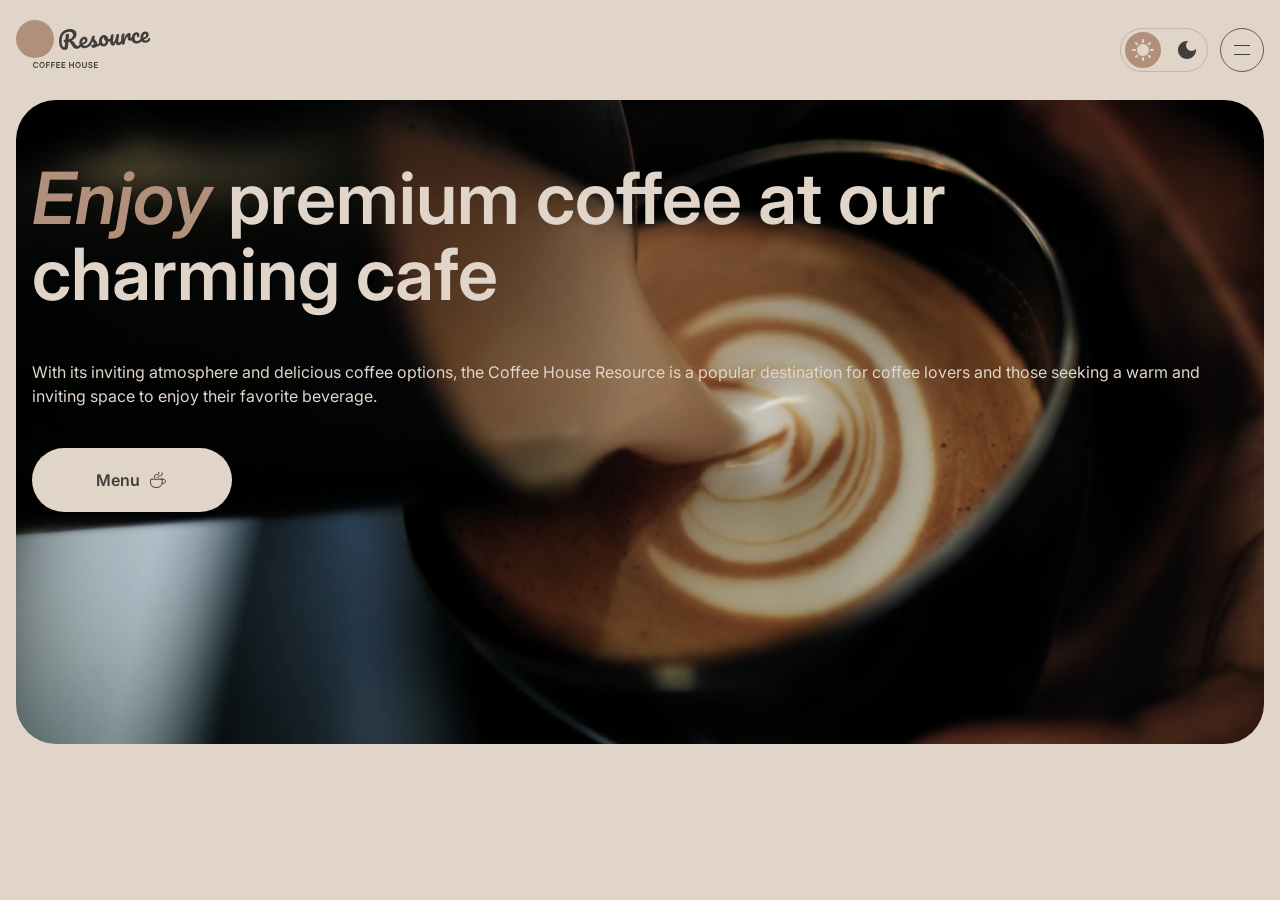
==== index.html @ c5e4708f "feat: add mobile header and hero" ====
<!DOCTYPE html>
<html lang="en">

<head>
    <meta charset="UTF-8">
    <meta name="viewport" content="width=device-width, initial-scale=1.0">
    <title>Coffee House</title>
    <link rel="stylesheet" href="./style.css">
</head>

<body>
    <header class="header">
        <div class="header-menu">
            <a class="logo" href="#">
                <span class="logo__main">
                    <span class="logo__ellipse"></span>
                    <img class="logo__text" src="./assets/images/icons/logo-resource.svg" alt="Resource">
                </span>

                <img class="logo__subtitle" src="./assets/images/icons/logo-coffee-house.svg" alt="Coffee House">
            </a>

            <div class="header-actions">
                <div class="theme-switch">
                    <button class="theme-switch__item theme-switch__item--light" type="button" aria-label="Light theme"
                        data-theme="light">
                        <img src="./assets/images/icons/sun.svg" alt="">
                    </button>

                    <button class="theme-switch__item theme-switch__item--dark" type="button" aria-label="Dark theme"
                        data-theme="dark">
                        <img src="./assets/images/icons/moon.svg" alt="">
                    </button>
                </div>

                <button class="burger-button" type="button" aria-label="Open menu" aria-expanded="false">
                    <span class="burger-button__lines">
                        <span class="burger-button__line"></span>
                        <span class="burger-button__line"></span>
                    </span>
                </button>
            </div>
        </div>

        <nav class="mobile-menu" aria-label="Main navigation">
            <ul class="mobile-menu__list">
                <li class="mobile-menu__item">
                    <a class="mobile-menu__link" href="#favorite-coffee">
                        Favorite coffee
                    </a>
                </li>

                <li class="mobile-menu__item">
                    <a class="mobile-menu__link" href="#about">
                        About
                    </a>
                </li>

                <li class="mobile-menu__item">
                    <a class="mobile-menu__link" href="#mobile-app">
                        Mobile App
                    </a>
                </li>

                <li class="mobile-menu__item">
                    <a class="mobile-menu__link" href="#contacts">
                        Contact Us
                    </a>
                </li>

                <li class="mobile-menu__item">
                    <a class="mobile-menu__link" href="./menu.html">
                        Menu
                    </a>
                </li>
            </ul>
        </nav>
    </header>

    <main>
        <section class="hero">
            <div class="hero__container">
                <div class="offer">
                    <h1 class="offer__title">
                        <em>Enjoy</em> premium coffee at our charming cafe
                    </h1>

                    <p class="offer__description">
                        With its inviting atmosphere and delicious coffee options, the Coffee House Resource is a
                        popular destination for coffee lovers and those seeking a warm and inviting space to enjoy their
                        favorite beverage.
                    </p>

                    <a class="primary-button" href="./menu.html">
                        <span>Menu</span>
                        <img class="primary-button__icon" src="./assets/images/icons/coffee-cup.svg" alt="">
                    </a>
                </div>
            </div>
        </section>

        <section class="slider" id="favorite-coffee">
        </section>

        <section class="about" id="about">
        </section>

        <section class="mobile-app" id="mobile-app">
        </section>
    </main>

    <footer class="footer" id="contacts">
        <section class="contacts">
        </section>
    </footer>

    <script src="./script.js"></script>
</body>

</html>
---- style.css ----
@import url('https://fonts.googleapis.com/css2?family=Inter:ital,wght@0,400;0,600;1,600&display=swap');

:root {
    --color-text-primary: #403F3D;
    --color-text-inverse: #E1D4C9;
    --color-text-accent: #B0907A;

    --color-background-page: #E1D4C9;
    --color-background-container: #665F55;
    --color-background-overlay: rgba(64, 63, 61, 0.8);

    --color-border-primary: #C1B6AD;
    --color-border-inverse: #665F55;

    --font-family-primary: 'Inter', sans-serif;

    --font-weight-regular: 400;
    --font-weight-semibold: 600;

    --font-size-h1-mobile: 42px;
    --font-size-h2-mobile: 32px;
    --font-size-h1-desktop: 72px;
    --font-size-h2-desktop: 60px;
    --font-size-body: 16px;
    --font-size-caption: 10px;
    --font-size-action: 16px;
    --font-size-burger: 32px;

    --line-height-h1-mobile: 115%;
    --line-height-h2-mobile: 125%;
    --line-height-h1-desktop: 105%;
    --line-height-h2-desktop: 125%;
    --line-height-body: 150%;
    --line-height-caption: 140%;
    --line-height-action: 150%;
    --line-height-burger: 125%;

    --menu-item-gap: 8px;
    --menu-item-icon-size: 20px;
    --menu-item-hover-border: 2px;
    --menu-item-hover-gap: 4px;

    --tab-item-width: 115px;
    --tab-item-height: 46px;
    --tab-item-gap: 8px;
    --tab-item-radius: 100px;
    --tab-item-padding-top: 8px;
    --tab-item-padding-right: 16px;
    --tab-item-padding-bottom: 8px;
    --tab-item-padding-left: 8px;
    --tab-item-icon-size: 30px;
    --tab-item-icon-radius: 100px;

    --button-primary-width: 200px;
    --button-primary-height: 64px;
    --button-primary-gap: 8px;
    --button-primary-radius: 100px;
    --button-primary-padding-top: 20px;
    --button-primary-padding-right: 78px;
    --button-primary-padding-bottom: 20px;
    --button-primary-padding-left: 78px;

    --button-secondary-width: 200px;
    --button-secondary-height: 44px;
    --button-secondary-gap: 8px;
    --button-secondary-radius: 100px;
    --button-secondary-padding-top: 10px;
    --button-secondary-padding-right: 78px;
    --button-secondary-padding-bottom: 10px;
    --button-secondary-padding-left: 78px;
    --button-secondary-border-width: 1px;

    --app-store-button-width: 200px;
    --app-store-button-height: 64px;
    --app-store-button-gap: 8px;
    --app-store-button-border-width: 1px;
    --app-store-button-radius: 100px;
    --app-store-button-padding-top: 12px;
    --app-store-button-padding-right: 20px;
    --app-store-button-padding-bottom: 12px;
    --app-store-button-padding-left: 20px;
    --app-store-button-icon-size: 36px;
    --app-store-button-text-gap: 2px;

    --slider-button-size: 60px;
    --slider-button-border-width: 1px;
    --slider-button-radius: 100px;
    --slider-button-icon-width: 14px;
    --slider-button-icon-height: 13px;

    --social-button-size: 60px;
    --social-button-border-width: 1px;
    --social-button-radius: 100px;
    --social-button-icon-size: 24px;

    --burger-button-size: 44px;
    --burger-button-border-width: 1px;
    --burger-button-radius: 100px;
    --burger-line-width: 16px;
    --burger-line-height: 1px;
    --burger-line-gap: 8px;

    --contact-link-icon-size: 20px;
    --contact-link-gap: 8px;
    --contact-link-hover-border: 2px;
    --contact-link-hover-gap: 4px;

    --theme-switch-width: 88px;
    --theme-switch-height: 44px;
    --theme-switch-gap: 8px;
    --theme-switch-border-width: 1px;
    --theme-switch-radius: 100px;
    --theme-switch-padding: 4px;
    --theme-switch-item-size: 36px;
    --theme-switch-item-radius: 100px;

    --logo-ellipse-size: 38px;
    --logo-ellipse-radius: 100%;
    --logo-text-width: 93px;
    --logo-text-height: 23px;
    --logo-subtitle-gap: 4.1px;
    --logo-subtitle-width: 64.78px;
    --logo-subtitle-height: 5.99px;

    --transition-duration: 500ms;
    --transition-timing: ease-in;
}

[data-theme='dark'] {
    --color-text-primary: #E1D4C9;
    --color-text-inverse: #E1D4C9;
    --color-text-accent: #B0907A;

    --color-background-page: #292826;
    --color-background-container: #403F3D;
    --color-background-overlay: rgba(41, 40, 38, 0.8);

    --color-border-primary: #665F55;
    --color-border-inverse: #C1B6AD;
}

*,
*::before,
*::after {
    box-sizing: border-box;
}

html {
    scroll-behavior: smooth;
}

body {
    margin: 0;
    min-width: 320px;
    font-family: var(--font-family-primary);
    font-size: var(--font-size-body);
    font-weight: var(--font-weight-regular);
    line-height: var(--line-height-body);
    color: var(--color-text-primary);
    background-color: var(--color-background-page);
}

h1,
h2,
h3,
h4,
h5,
h6,
p,
ul,
ol {
    margin: 0;
}

ul,
ol {
    padding: 0;
    list-style: none;
}

a {
    color: inherit;
    text-decoration: none;
}

button,
input,
textarea,
select {
    margin: 0;
    font: inherit;
}

button {
    padding: 0;
    border: 0;
    color: inherit;
    background: none;
    cursor: pointer;
}

img {
    display: block;
    max-width: 100%;
    height: auto;
}

h1,
h2 {
    font-weight: var(--font-weight-semibold);
}

h1 {
    font-size: var(--font-size-h1-mobile);
    line-height: var(--line-height-h1-mobile);
}

h2 {
    font-size: var(--font-size-h2-mobile);
    line-height: var(--line-height-h2-mobile);
}

h1 em,
h2 em {
    font-weight: var(--font-weight-semibold);
    font-style: italic;
    color: var(--color-text-accent);
}

.menu-item {
    display: inline-flex;
    align-items: center;
    gap: var(--menu-item-gap);
    font-size: var(--font-size-action);
    font-weight: var(--font-weight-semibold);
    line-height: var(--line-height-action);
}

.menu-item__icon {
    width: var(--menu-item-icon-size);
    height: var(--menu-item-icon-size);
}

.menu-item__text {
    position: relative;
}

.menu-item__text::after {
    position: absolute;
    right: 0;
    bottom: calc(-1 * var(--menu-item-hover-gap));
    left: 0;
    height: var(--menu-item-hover-border);
    content: '';
    background-color: currentColor;
    transform: scaleX(0);
    transform-origin: left;
    transition: transform var(--transition-duration) var(--transition-timing);
}

.menu-item:hover .menu-item__text::after {
    transform: scaleX(1);
}

.tab-item {
    display: inline-flex;
    align-items: center;
    width: var(--tab-item-width);
    height: var(--tab-item-height);
    gap: var(--tab-item-gap);
    padding: var(--tab-item-padding-top) var(--tab-item-padding-right) var(--tab-item-padding-bottom) var(--tab-item-padding-left);
    border-radius: var(--tab-item-radius);
    color: var(--color-text-inverse);
    background-color: var(--color-background-container);
}

.tab-item__icon {
    display: flex;
    align-items: center;
    justify-content: center;
    width: var(--tab-item-icon-size);
    height: var(--tab-item-icon-size);
    flex-shrink: 0;
    border-radius: var(--tab-item-icon-radius);
    background-color: var(--color-background-page);
}

.tab-item__icon svg {
    width: 100%;
    height: 100%;
}

.primary-button {
    display: inline-flex;
    align-items: center;
    justify-content: center;
    width: var(--button-primary-width);
    height: var(--button-primary-height);
    gap: var(--button-primary-gap);
    padding: var(--button-primary-padding-top) var(--button-primary-padding-right) var(--button-primary-padding-bottom) var(--button-primary-padding-left);
    border-radius: var(--button-primary-radius);
    color: var(--color-text-primary);
    background-color: var(--color-background-page);
    font-size: var(--font-size-action);
    font-weight: var(--font-weight-semibold);
    line-height: var(--line-height-action);
    transition: background-color var(--transition-duration) var(--transition-timing);
}

.secondary-button {
    display: inline-flex;
    align-items: center;
    justify-content: center;
    width: var(--button-secondary-width);
    height: var(--button-secondary-height);
    gap: var(--button-secondary-gap);
    padding: var(--button-secondary-padding-top) var(--button-secondary-padding-right) var(--button-secondary-padding-bottom) var(--button-secondary-padding-left);
    border: var(--button-secondary-border-width) solid var(--color-border-inverse);
    border-radius: var(--button-secondary-radius);
    color: var(--color-text-inverse);
    background-color: var(--color-text-primary);
    font-size: var(--font-size-action);
    font-weight: var(--font-weight-semibold);
    line-height: var(--line-height-action);
    transition: background-color var(--transition-duration) var(--transition-timing);
}

.secondary-button:hover {
    background-color: var(--color-background-container);
}

.app-store-button {
    display: inline-flex;
    align-items: center;
    justify-content: center;
    width: var(--app-store-button-width);
    height: var(--app-store-button-height);
    gap: var(--app-store-button-gap);
    padding: var(--app-store-button-padding-top) var(--app-store-button-padding-right) var(--app-store-button-padding-bottom) var(--app-store-button-padding-left);
    border: var(--app-store-button-border-width) solid var(--color-border-inverse);
    border-radius: var(--app-store-button-radius);
    color: var(--color-text-primary);
    background-color: transparent;
    transition:
        color var(--transition-duration) var(--transition-timing),
        background-color var(--transition-duration) var(--transition-timing),
        border-color var(--transition-duration) var(--transition-timing);
}

.app-store-button__icon {
    width: var(--app-store-button-icon-size);
    height: var(--app-store-button-icon-size);
    flex-shrink: 0;
}

.app-store-button__text {
    display: flex;
    flex-direction: column;
    gap: var(--app-store-button-text-gap);
    align-items: center;
}

.app-store-button__caption {
    font-size: var(--font-size-caption);
    font-weight: var(--font-weight-semibold);
    line-height: var(--line-height-caption);
}

.app-store-button__name {
    font-size: var(--font-size-action);
    font-weight: var(--font-weight-semibold);
    line-height: var(--line-height-action);
}

.app-store-button:hover {
    color: var(--color-text-inverse);
    background-color: var(--color-text-primary);
    border-color: var(--color-text-primary);
}

.slider-button {
    display: inline-flex;
    align-items: center;
    justify-content: center;
    width: var(--slider-button-size);
    height: var(--slider-button-size);
    border: var(--slider-button-border-width) solid var(--color-border-inverse);
    border-radius: var(--slider-button-radius);
    color: var(--color-text-primary);
    transition:
        color var(--transition-duration) var(--transition-timing),
        background-color var(--transition-duration) var(--transition-timing);
}

.slider-button:hover {
    color: var(--color-text-inverse);
    background-color: var(--color-background-container);
}

.slider-button svg {
    width: var(--slider-button-icon-width);
    height: var(--slider-button-icon-height);
}

.social-button {
    display: inline-flex;
    align-items: center;
    justify-content: center;
    width: var(--social-button-size);
    height: var(--social-button-size);
    border: var(--social-button-border-width) solid var(--color-border-primary);
    border-radius: var(--social-button-radius);
    color: var(--color-text-inverse);
    transition:
        color var(--transition-duration) var(--transition-timing),
        background-color var(--transition-duration) var(--transition-timing);
}

.social-button:hover {
    color: var(--color-text-primary);
    background-color: var(--color-background-page);
}

.social-button svg {
    width: var(--social-button-icon-size);
    height: var(--social-button-icon-size);
}

.burger-button {
    display: inline-flex;
    align-items: center;
    justify-content: center;
    width: var(--burger-button-size);
    height: var(--burger-button-size);
    border: var(--burger-button-border-width) solid var(--color-border-inverse);
    border-radius: var(--burger-button-radius);
}

.burger-button__lines {
    display: flex;
    flex-direction: column;
    gap: var(--burger-line-gap);
}

.burger-button__line {
    width: var(--burger-line-width);
    height: var(--burger-line-height);
    background-color: currentColor;
    transition:
        transform var(--transition-duration) var(--transition-timing);
}

.burger-button--active .burger-button__line:first-child {
    transform: translateY(4.5px) rotate(45deg);
}

.burger-button--active .burger-button__line:last-child {
    transform: translateY(-4.5px) rotate(-45deg);
}

.contact-link {
    display: inline-flex;
    align-items: center;
    gap: var(--contact-link-gap);
    font-size: var(--font-size-action);
    font-weight: var(--font-weight-semibold);
    line-height: var(--line-height-action);
}

.contact-link__content {
    position: relative;
}

.contact-link__content::after {
    position: absolute;
    right: 0;
    bottom: calc(-1 * var(--contact-link-hover-gap));
    left: 0;
    height: var(--contact-link-hover-border);
    content: '';
    background-color: currentColor;
    transform: scaleX(0);
    transform-origin: left;
    transition: transform var(--transition-duration) var(--transition-timing);
}

.contact-link:hover .contact-link__content::after {
    transform: scaleX(1);
}

.contact-link__icon {
    width: var(--contact-link-icon-size);
    height: var(--contact-link-icon-size);
}

.theme-switch {
    display: flex;
    align-items: center;
    justify-content: space-between;
    width: var(--theme-switch-width);
    height: var(--theme-switch-height);
    gap: var(--theme-switch-gap);
    padding: var(--theme-switch-padding);
    border: var(--theme-switch-border-width) solid var(--color-border-primary);
    border-radius: var(--theme-switch-radius);
}

.theme-switch__item {
    display: flex;
    align-items: center;
    justify-content: center;
    width: var(--theme-switch-item-size);
    height: var(--theme-switch-item-size);
    flex-shrink: 0;
    border: 0;
    border-radius: var(--theme-switch-item-radius);
    color: var(--color-text-primary);
    background-color: transparent;
    transition:
        color var(--transition-duration) var(--transition-timing),
        background-color var(--transition-duration) var(--transition-timing);
}

.theme-switch__item--light {
    background-color: var(--color-text-accent);
    color: var(--color-text-inverse);
}

.theme-switch__item:hover {
    background-color: var(--color-border-inverse);
}

.theme-switch__item img {
    display: block;
}

.theme-switch__item--light img {
    width: 22px;
    height: 22px;
}

.theme-switch__item--dark img {
    width: 18px;
    height: 18px;
}

[data-theme='dark'] .theme-switch__item--light {
    background-color: transparent;
    color: var(--color-text-inverse);
}

[data-theme='dark'] .theme-switch__item--dark {
    background-color: var(--color-text-accent);
    color: var(--color-text-inverse);
}

[data-theme='dark'] .theme-switch__item--light:hover {
    background-color: var(--color-background-container);
}

.logo {
    display: inline-flex;
    flex-direction: column;
    align-items: flex-start;
    width: 100px;
    height: 60px;
    color: var(--color-text-primary);
}

.logo__main {
    display: flex;
    align-items: center;
    gap: 4px;
}

.logo__ellipse {
    display: flex;
    align-items: center;
    justify-content: center;
    width: var(--logo-ellipse-size);
    height: var(--logo-ellipse-size);
    flex-shrink: 0;
    border-radius: var(--logo-ellipse-radius);
    background-color: var(--color-text-accent);
}

.logo__text {
    width: var(--logo-text-width);
    height: var(--logo-text-height);
}

.logo__subtitle {
    width: var(--logo-subtitle-width);
    height: var(--logo-subtitle-height);
    margin-top: var(--logo-subtitle-gap);
    margin-left: 17.43px;
}

@media (min-width: 768px) {
    h1 {
        font-size: var(--font-size-h1-desktop);
        line-height: var(--line-height-h1-desktop);
    }

    h2 {
        font-size: var(--font-size-h2-desktop);
        line-height: var(--line-height-h2-desktop);
    }
}

.header {
    padding: 20px 16px 0;
}

.header-menu {
    display: flex;
    align-items: center;
    justify-content: space-between;
}

.header-actions {
    display: flex;
    align-items: center;
    gap: 12px;
}

.mobile-menu {
    display: none;
}

.mobile-menu__list {
    display: flex;
    flex-direction: column;
    align-items: center;
    gap: 40px;
}

.mobile-menu__link {
    font-size: var(--font-size-burger);
    font-weight: var(--font-weight-semibold);
    line-height: var(--line-height-burger);
}

.header--menu-open {
    position: fixed;
    inset: 0;
    z-index: 10;
    width: 100%;
    min-height: 100vh;
    background-color: var(--color-background-page);
}

.header--menu-open .mobile-menu {
    display: flex;
    align-items: center;
    justify-content: center;
    min-height: calc(100vh - 80px);
}

.hero {
    margin-top: 20px;
    padding: 0 16px;
}

.hero__container {
    min-height: 644px;
    padding: 60px 16px;
    border-radius: 40px;
    background-image: url('./assets/images/img-hero.png');
    background-position: center;
    background-size: cover;
    background-repeat: no-repeat;
}

.offer {
    display: flex;
    flex-direction: column;
    justify-content: center;
    height: 100%;
}

.offer__title {
    color: var(--color-text-inverse);
}

.offer__description {
    margin-top: 49px;
    color: var(--color-text-inverse);
}

.offer .primary-button {
    margin-top: 40px;
}

.primary-button__icon {
    width: 20px;
    height: 20px;
    flex-shrink: 0;
}

.slider,
.about,
.mobile-app {
    margin-top: 100px;
}

.footer {
    margin-top: 100px;
    padding: 0 16px 40px;
}
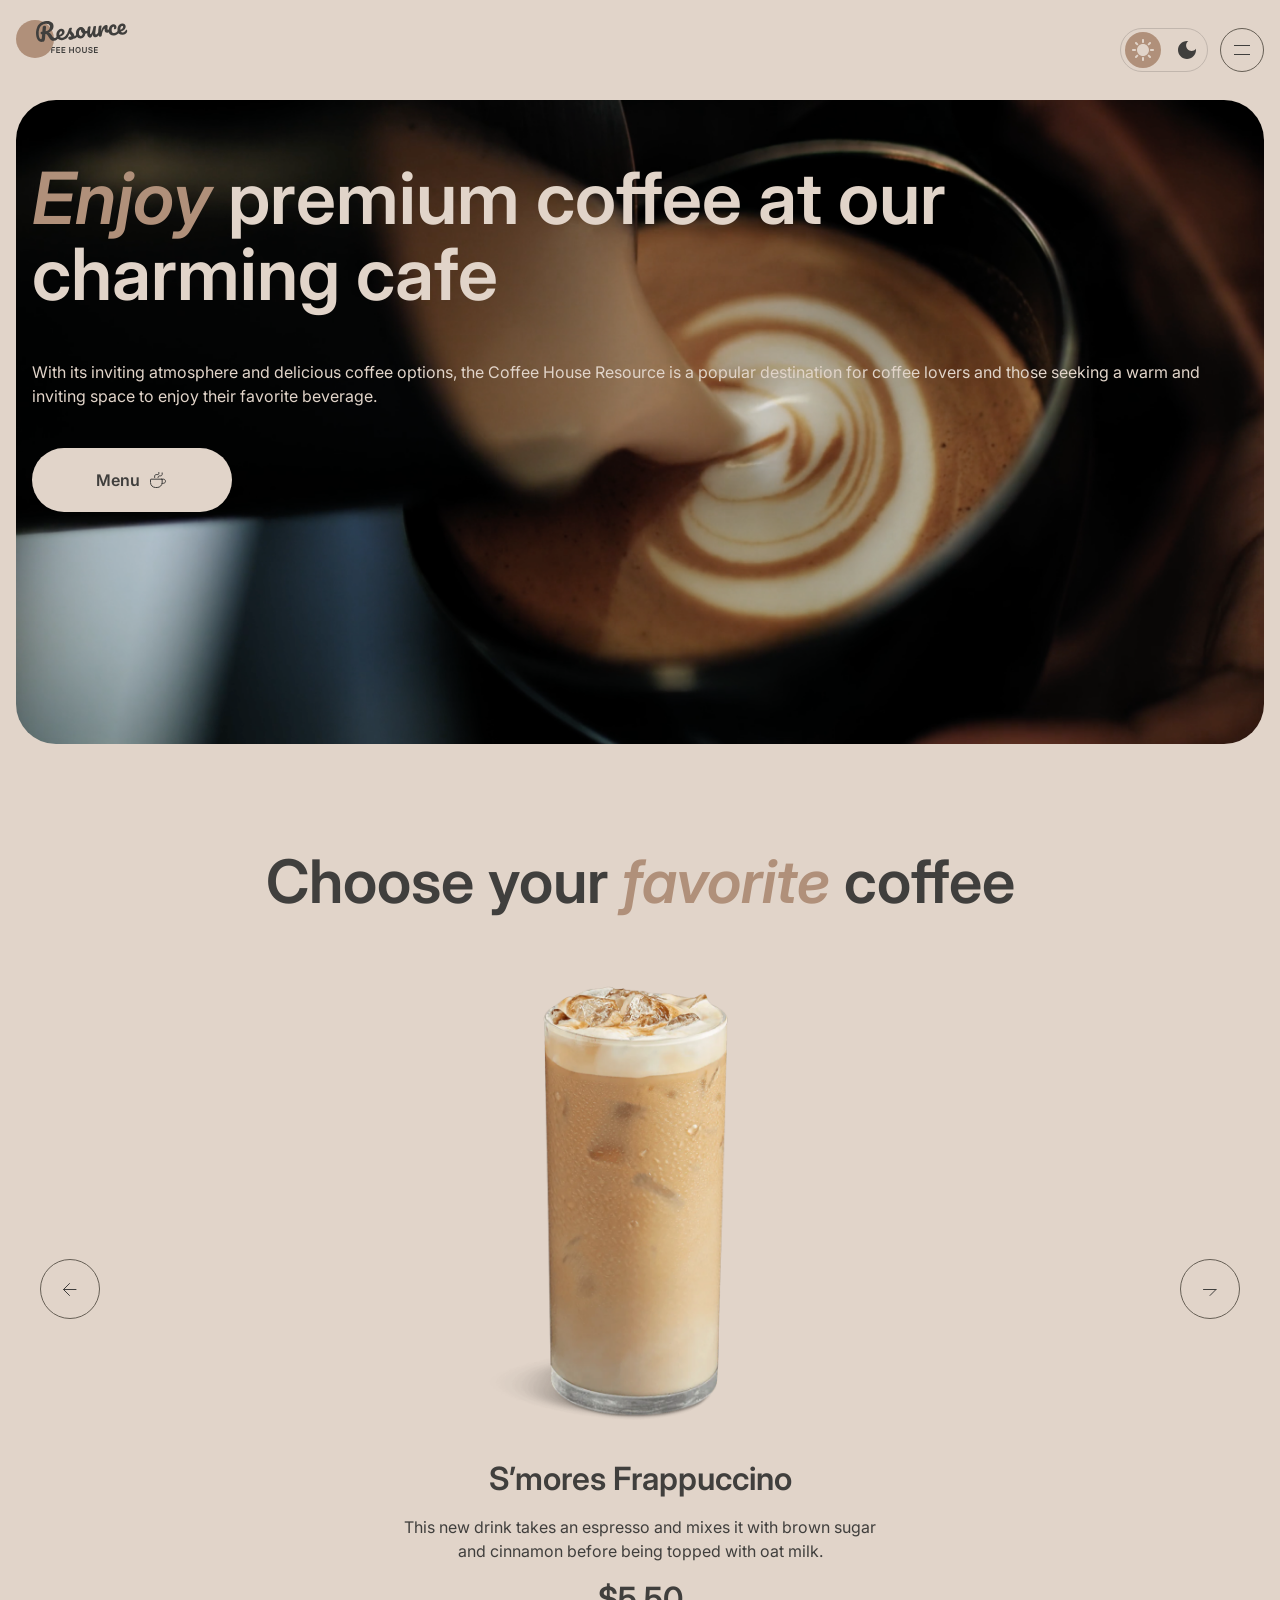
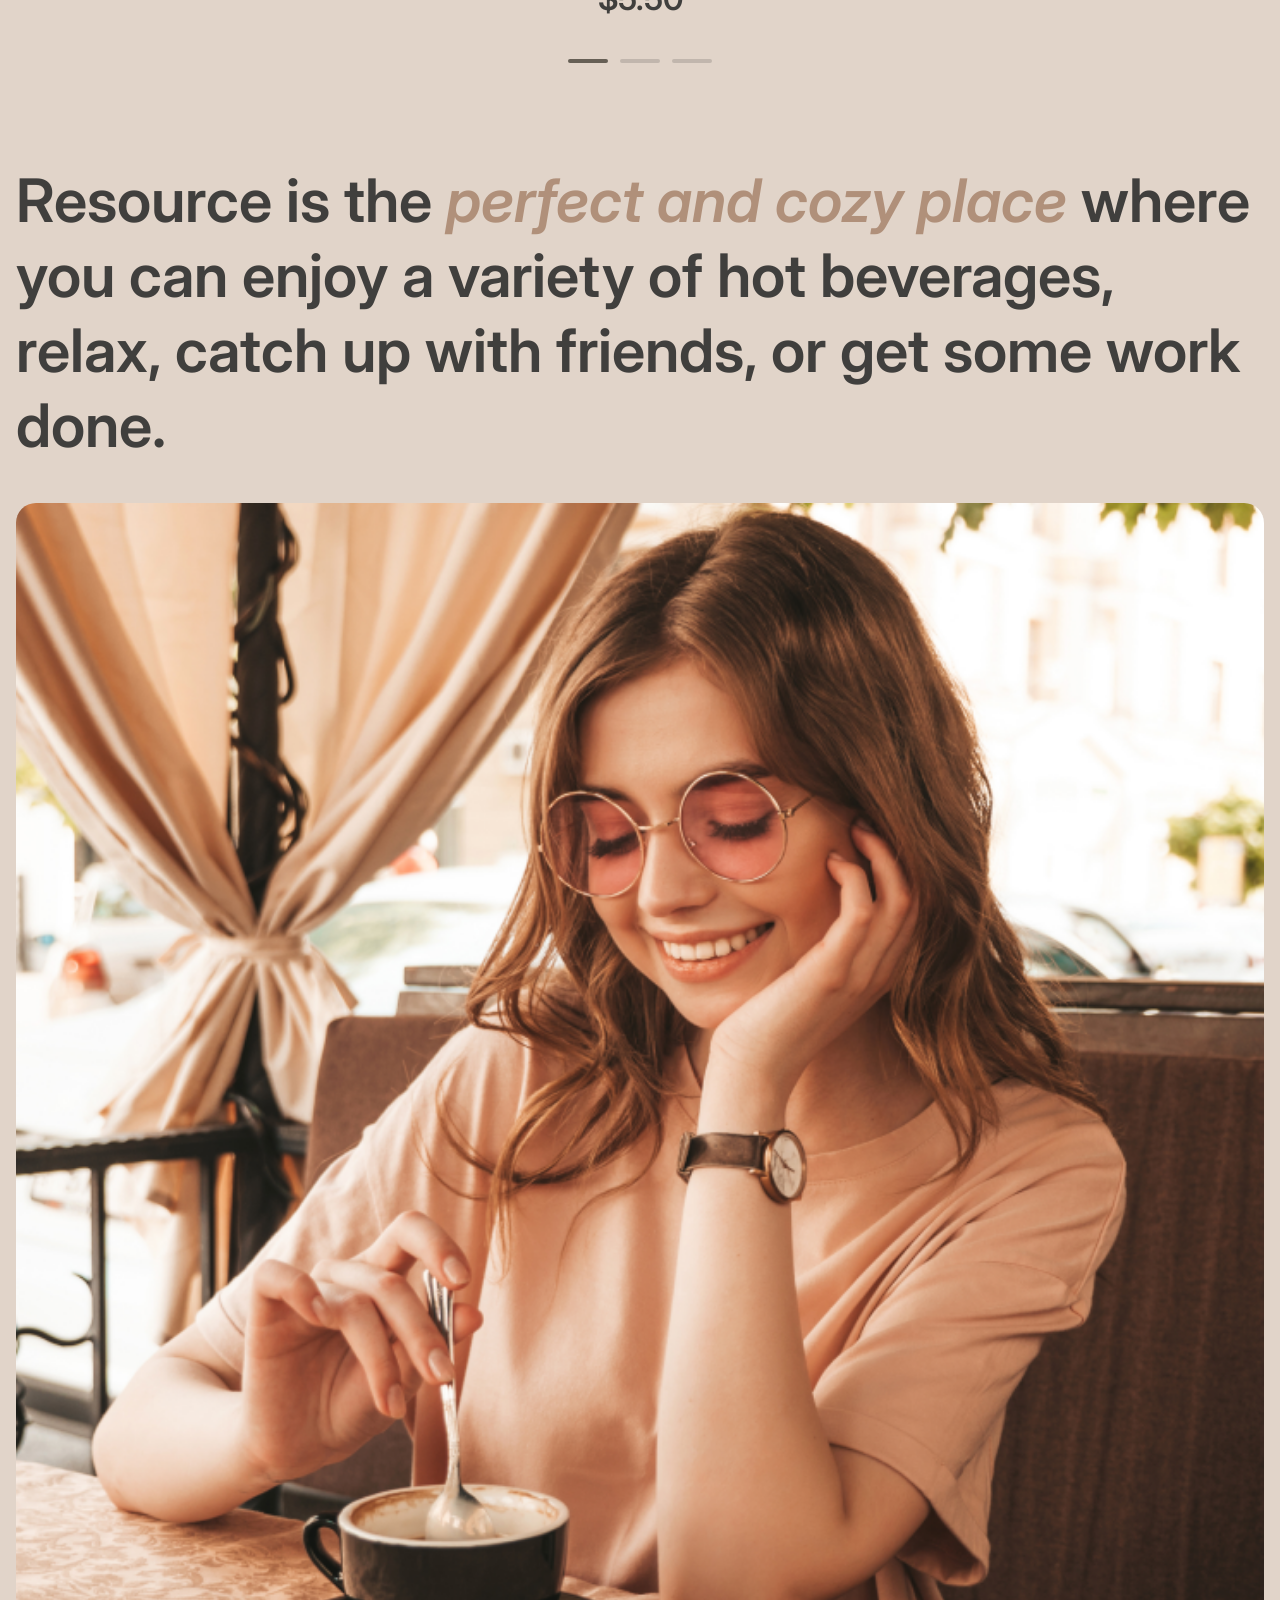
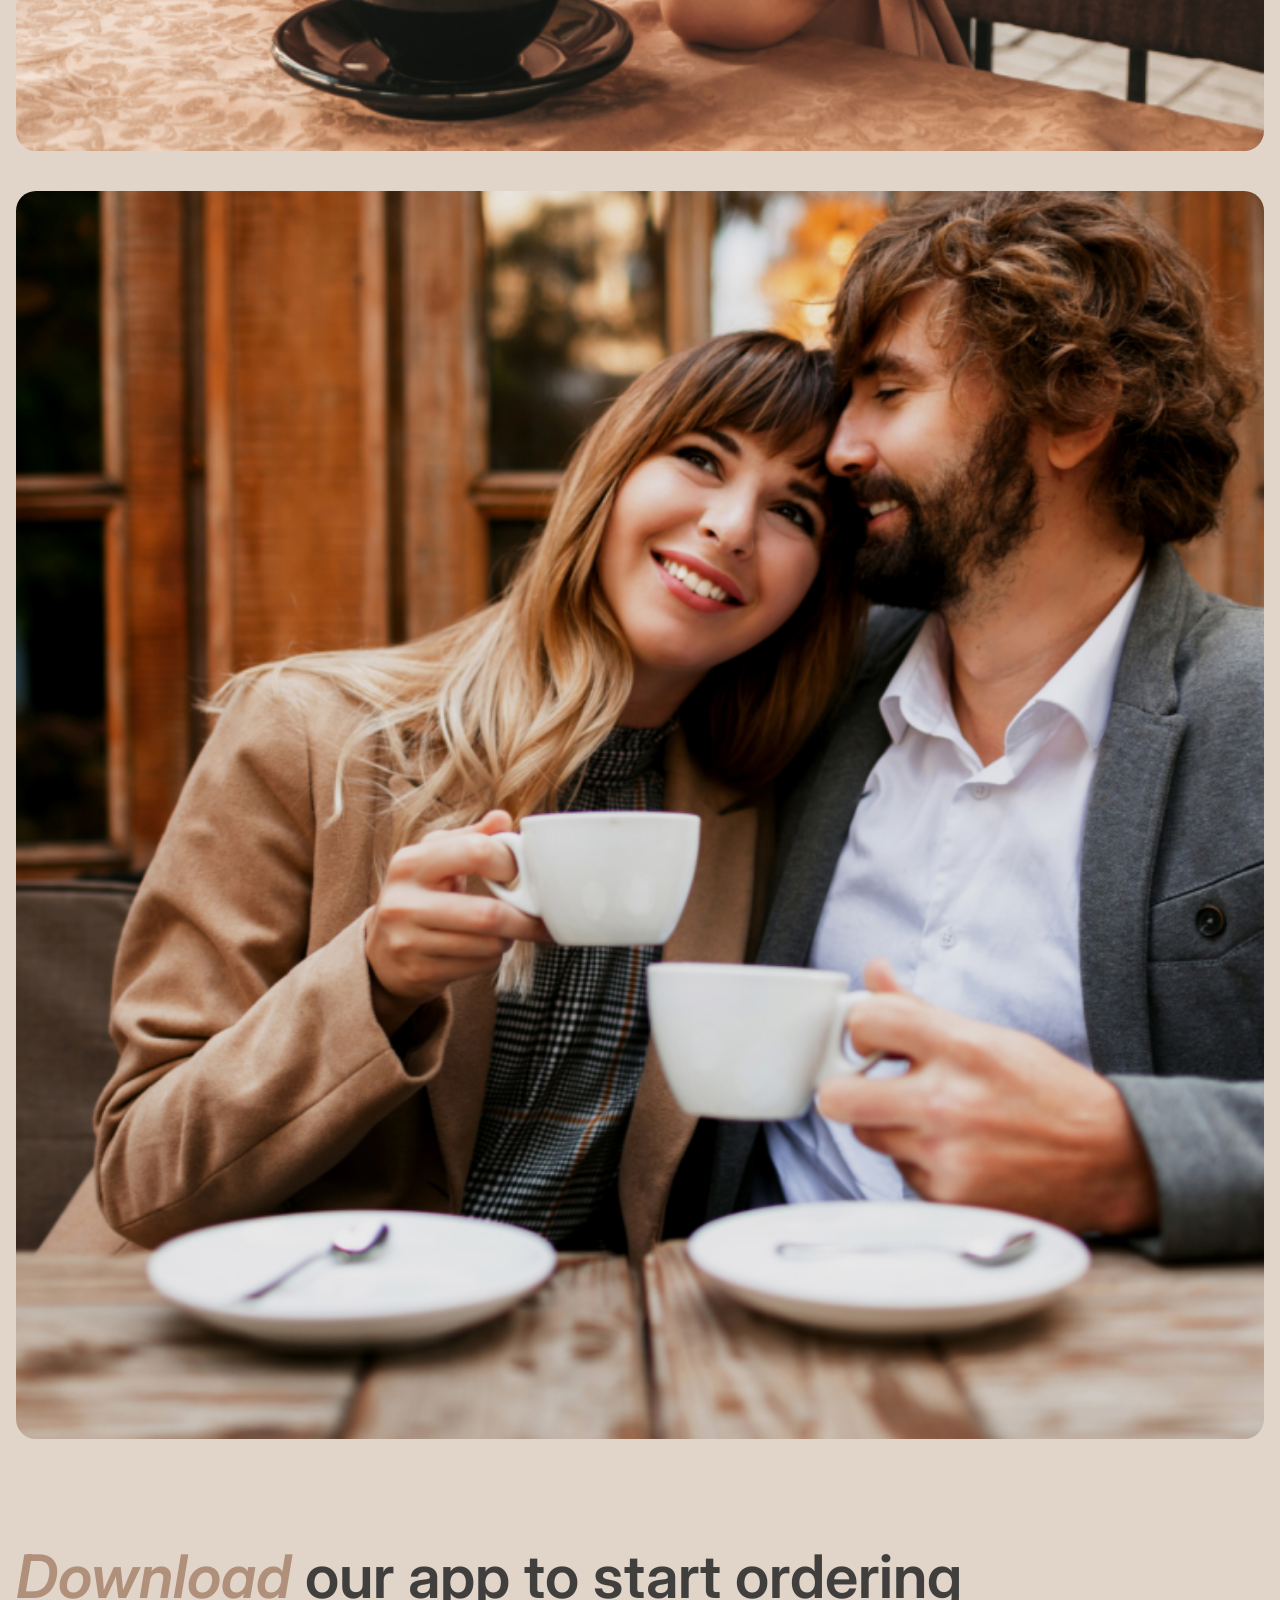
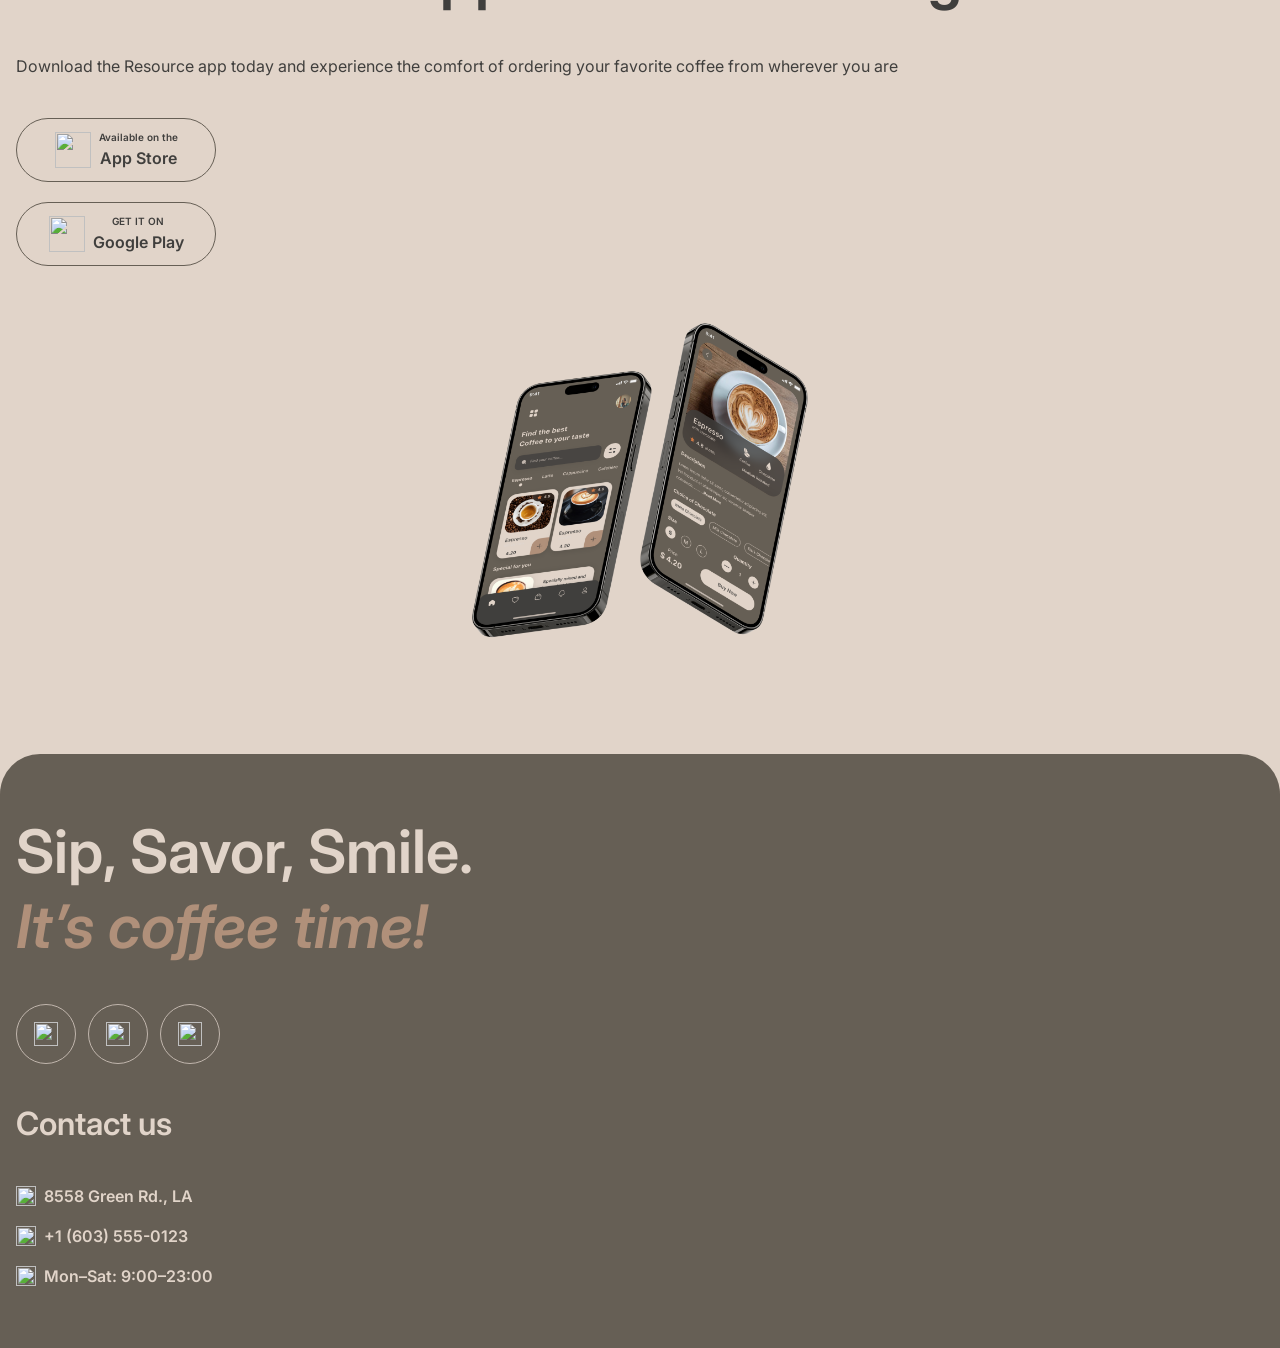
==== commit 8a16f4ab: "feat: add about mobile app and footer" ====
--- a/index.html
+++ b/index.html
@@ -100,18 +100,157 @@
         </section>
 
         <section class="slider" id="favorite-coffee">
+            <div class="slider__container">
+                <h2 class="slider__title">
+                    Choose your <em>favorite</em> coffee
+                </h2>
+
+                <div class="slider__content">
+                    <button class="slider-button slider-button--prev" type="button" aria-label="Previous coffee">
+                        <svg width="14" height="13" viewBox="0 0 14 13" fill="none" xmlns="http://www.w3.org/2000/svg">
+                            <path d="M13 6.5H0.5M6.5 12.5L0.5 6.5L6.5 0.5" stroke="currentColor" stroke-linecap="round"
+                                stroke-linejoin="round" />
+                        </svg>
+                    </button>
+
+                    <div class="slider__track">
+                        <article class="coffee-card">
+                            <img class="coffee-card__image" src="./assets/images/coffee-slider-1.png"
+                                alt="S’mores Frappuccino">
+
+                            <div class="coffee-card__description">
+                                <h3 class="coffee-card__title">
+                                    S’mores Frappuccino
+                                </h3>
+
+                                <p class="coffee-card__text">
+                                    This new drink takes an espresso and mixes it with brown sugar and cinnamon before
+                                    being topped with oat milk.
+                                </p>
+
+                                <p class="coffee-card__price">
+                                    $5.50
+                                </p>
+                            </div>
+                        </article>
+                    </div>
+
+                    <button class="slider-button slider-button--next" type="button" aria-label="Next coffee">
+                        <svg width="14" height="13" viewBox="0 0 14 13" fill="none" xmlns="http://www.w3.org/2000/svg">
+                            <path d="M0.5 6.5H13M7 12.5L13 6.5" stroke="currentColor" stroke-linecap="round"
+                                stroke-linejoin="round" />
+                        </svg>
+                    </button>
+                </div>
+
+                <div class="slider__controls" aria-label="Coffee slider controls">
+                    <span class="slider__control slider__control--active"></span>
+                    <span class="slider__control"></span>
+                    <span class="slider__control"></span>
+                </div>
+            </div>
         </section>
 
         <section class="about" id="about">
+            <div class="about__container">
+                <div class="about__text">
+                    <h2>
+                        Resource is the <em>perfect and cozy place</em> where you can enjoy a variety of hot beverages,
+                        relax, catch up with friends, or get some work done.
+                    </h2>
+                </div>
+
+                <div class="about__images">
+                    <img class="about__image" src="./assets/images/about-1.png" alt="Coffee House interior">
+
+                    <img class="about__image" src="./assets/images/about-4.png" alt="Coffee House interior">
+                </div>
+            </div>
         </section>
 
         <section class="mobile-app" id="mobile-app">
+            <div class="mobile-app__container">
+                <div class="mobile-app__content">
+                    <h2>
+                        <em>Download</em> our app to start ordering
+                    </h2>
+
+                    <p class="mobile-app__text">
+                        Download the Resource app today and experience the comfort of ordering your favorite coffee from
+                        wherever you are
+                    </p>
+
+                    <div class="mobile-app__buttons">
+                        <a class="app-store-button" href="#" aria-label="Download on the App Store">
+                            <img class="app-store-button__icon" src="./assets/images/icons/apple.svg" alt="">
+
+                            <span class="app-store-button__text">
+                                <span class="app-store-button__caption">Available on the</span>
+                                <span class="app-store-button__name">App Store</span>
+                            </span>
+                        </a>
+
+                        <a class="app-store-button" href="#" aria-label="Get it on Google Play">
+                            <img class="app-store-button__icon" src="./assets/images/icons/google-play.svg" alt="">
+
+                            <span class="app-store-button__text">
+                                <span class="app-store-button__caption">GET IT ON</span>
+                                <span class="app-store-button__name">Google Play</span>
+                            </span>
+                        </a>
+                    </div>
+                </div>
+
+                <img class="mobile-app__image" src="./assets/images/mobile-screens.png"
+                    alt="Resource mobile app screens">
+            </div>
         </section>
     </main>
 
     <footer class="footer" id="contacts">
-        <section class="contacts">
-        </section>
+        <div class="footer__container">
+            <div class="footer__offer">
+                <h2>
+                    Sip, Savor, Smile.<br>
+                    <em>It’s coffee time!</em>
+                </h2>
+
+                <div class="footer__socials">
+                    <a class="social-button" href="#" aria-label="Twitter">
+                        <img src="./assets/images/icons/twitter.svg" alt="">
+                    </a>
+
+                    <a class="social-button" href="#" aria-label="Instagram">
+                        <img src="./assets/images/icons/instagram.svg" alt="">
+                    </a>
+
+                    <a class="social-button" href="#" aria-label="Facebook">
+                        <img src="./assets/images/icons/facebook.svg" alt="">
+                    </a>
+                </div>
+            </div>
+
+            <div class="contacts-info">
+                <h3>Contact us</h3>
+
+                <ul class="contacts">
+                    <li class="contact-link">
+                        <img class="contact-link__icon" src="./assets/images/icons/address.svg" alt="">
+                        <span class="contact-link__content">8558 Green Rd., LA</span>
+                    </li>
+
+                    <li class="contact-link">
+                        <img class="contact-link__icon" src="./assets/images/icons/phone.svg" alt="">
+                        <span class="contact-link__content">+1 (603) 555-0123</span>
+                    </li>
+
+                    <li class="contact-link">
+                        <img class="contact-link__icon" src="./assets/images/icons/clock.svg" alt="">
+                        <span class="contact-link__content">Mon–Sat: 9:00–23:00</span>
+                    </li>
+                </ul>
+            </div>
+        </div>
     </footer>
 
     <script src="./script.js"></script>
--- a/style.css
+++ b/style.css
@@ -568,9 +568,23 @@
 }
 
 .logo__main {
-    display: flex;
-    align-items: center;
-    gap: 4px;
+    position: relative;
+    display: flex;
+    align-items: center;
+    width: 100%;
+}
+
+.logo__ellipse {
+    position: absolute;
+    top: 0;
+    left: 0;
+    z-index: 0;
+}
+
+.logo__text {
+    position: relative;
+    z-index: 1;
+    margin-left: 19px;
 }
 
 .logo__ellipse {
@@ -707,4 +721,229 @@
 .footer {
     margin-top: 100px;
     padding: 0 16px 40px;
+}
+
+.slider {
+    margin-top: 100px;
+    padding: 0 16px;
+}
+
+.slider__content {
+    margin-top: 40px;
+}
+
+.slider__track {
+    width: 100%;
+    overflow: hidden;
+}
+
+.slider-button {
+    display: none;
+}
+
+.slider__title {
+    text-align: center;
+}
+
+.slider__content {
+    display: flex;
+    align-items: center;
+    justify-content: center;
+    gap: 40px;
+    margin-top: 40px;
+}
+
+.coffee-card {
+    width: 100%;
+}
+
+.coffee-card__image {
+    width: 100%;
+    aspect-ratio: 1;
+    object-fit: cover;
+}
+
+.coffee-card__description {
+    display: flex;
+    flex-direction: column;
+    align-items: center;
+    text-align: center;
+    gap: 16px;
+    margin-top: 20px;
+    color: var(--color-text-primary);
+}
+
+.coffee-card__title,
+.coffee-card__price {
+    font-size: var(--font-size-h2-mobile);
+    line-height: var(--line-height-h2-mobile);
+    font-weight: var(--font-weight-semibold);
+}
+
+.coffee-card__text {
+    font-size: var(--font-size-body);
+    line-height: var(--line-height-body);
+    font-weight: var(--font-weight-regular);
+}
+
+.slider__controls {
+    display: flex;
+    justify-content: center;
+    gap: 12px;
+    margin-top: 40px;
+}
+
+.slider__control {
+    width: 40px;
+    height: 4px;
+    border-radius: 100px;
+    background-color: var(--color-border-primary);
+}
+
+.slider__control--active {
+    background-color: var(--color-border-inverse);
+}
+
+.footer {
+    margin-top: 100px;
+    padding: 0 16px 40px;
+}
+
+@media (min-width: 768px) {
+    .slider {
+        padding: 0 40px;
+    }
+
+    .slider__content {
+        display: flex;
+        align-items: center;
+        gap: 40px;
+    }
+
+    .slider-button {
+        display: inline-flex;
+        flex-shrink: 0;
+    }
+
+    .slider__track {
+        flex: 1;
+    }
+
+    .coffee-card {
+        max-width: 480px;
+        margin: 0 auto;
+    }
+}
+
+.about {
+    padding: 0 16px;
+}
+
+.about__container {
+    display: flex;
+    flex-direction: column;
+    gap: 40px;
+}
+
+.about__text {
+    text-align: left;
+}
+
+.about__images {
+    display: flex;
+    flex-direction: column;
+    gap: 40px;
+}
+
+.about__image {
+    width: 100%;
+    border-radius: 20px;
+    object-fit: cover;
+}
+
+.mobile-app {
+    padding: 0 16px;
+}
+
+.mobile-app__container {
+    display: flex;
+    flex-direction: column;
+    gap: 40px;
+}
+
+.mobile-app__content {
+    display: flex;
+    flex-direction: column;
+    gap: 40px;
+}
+
+.mobile-app__text {
+    font-size: var(--font-size-body);
+    line-height: var(--line-height-body);
+}
+
+.mobile-app__buttons {
+    display: flex;
+    flex-direction: column;
+    gap: 20px;
+}
+
+.mobile-app__image {
+    width: 348px;
+    max-width: 100%;
+    height: 348px;
+    margin: 0 auto;
+    object-fit: contain;
+}
+
+.footer {
+    margin-top: 100px;
+    padding: 60px 16px;
+    border-radius: 40px 40px 0 0;
+    color: var(--color-text-inverse);
+    background-color: var(--color-background-container);
+}
+
+.footer__container {
+    display: flex;
+    flex-direction: column;
+    gap: 40px;
+}
+
+.footer__offer {
+    display: flex;
+    flex-direction: column;
+    gap: 40px;
+}
+
+.footer__socials {
+    display: flex;
+    gap: 12px;
+}
+
+.contacts-info {
+    display: flex;
+    flex-direction: column;
+    gap: 40px;
+}
+
+.contacts-info h3 {
+    font-size: var(--font-size-h2-mobile);
+    line-height: var(--line-height-h2-mobile);
+    font-weight: var(--font-weight-semibold);
+}
+
+.contacts {
+    display: flex;
+    flex-direction: column;
+    gap: 16px;
+}
+
+.footer .contact-link {
+    color: var(--color-text-inverse);
+}
+
+.social-button img {
+    width: var(--social-button-icon-size);
+    height: var(--social-button-icon-size);
 }
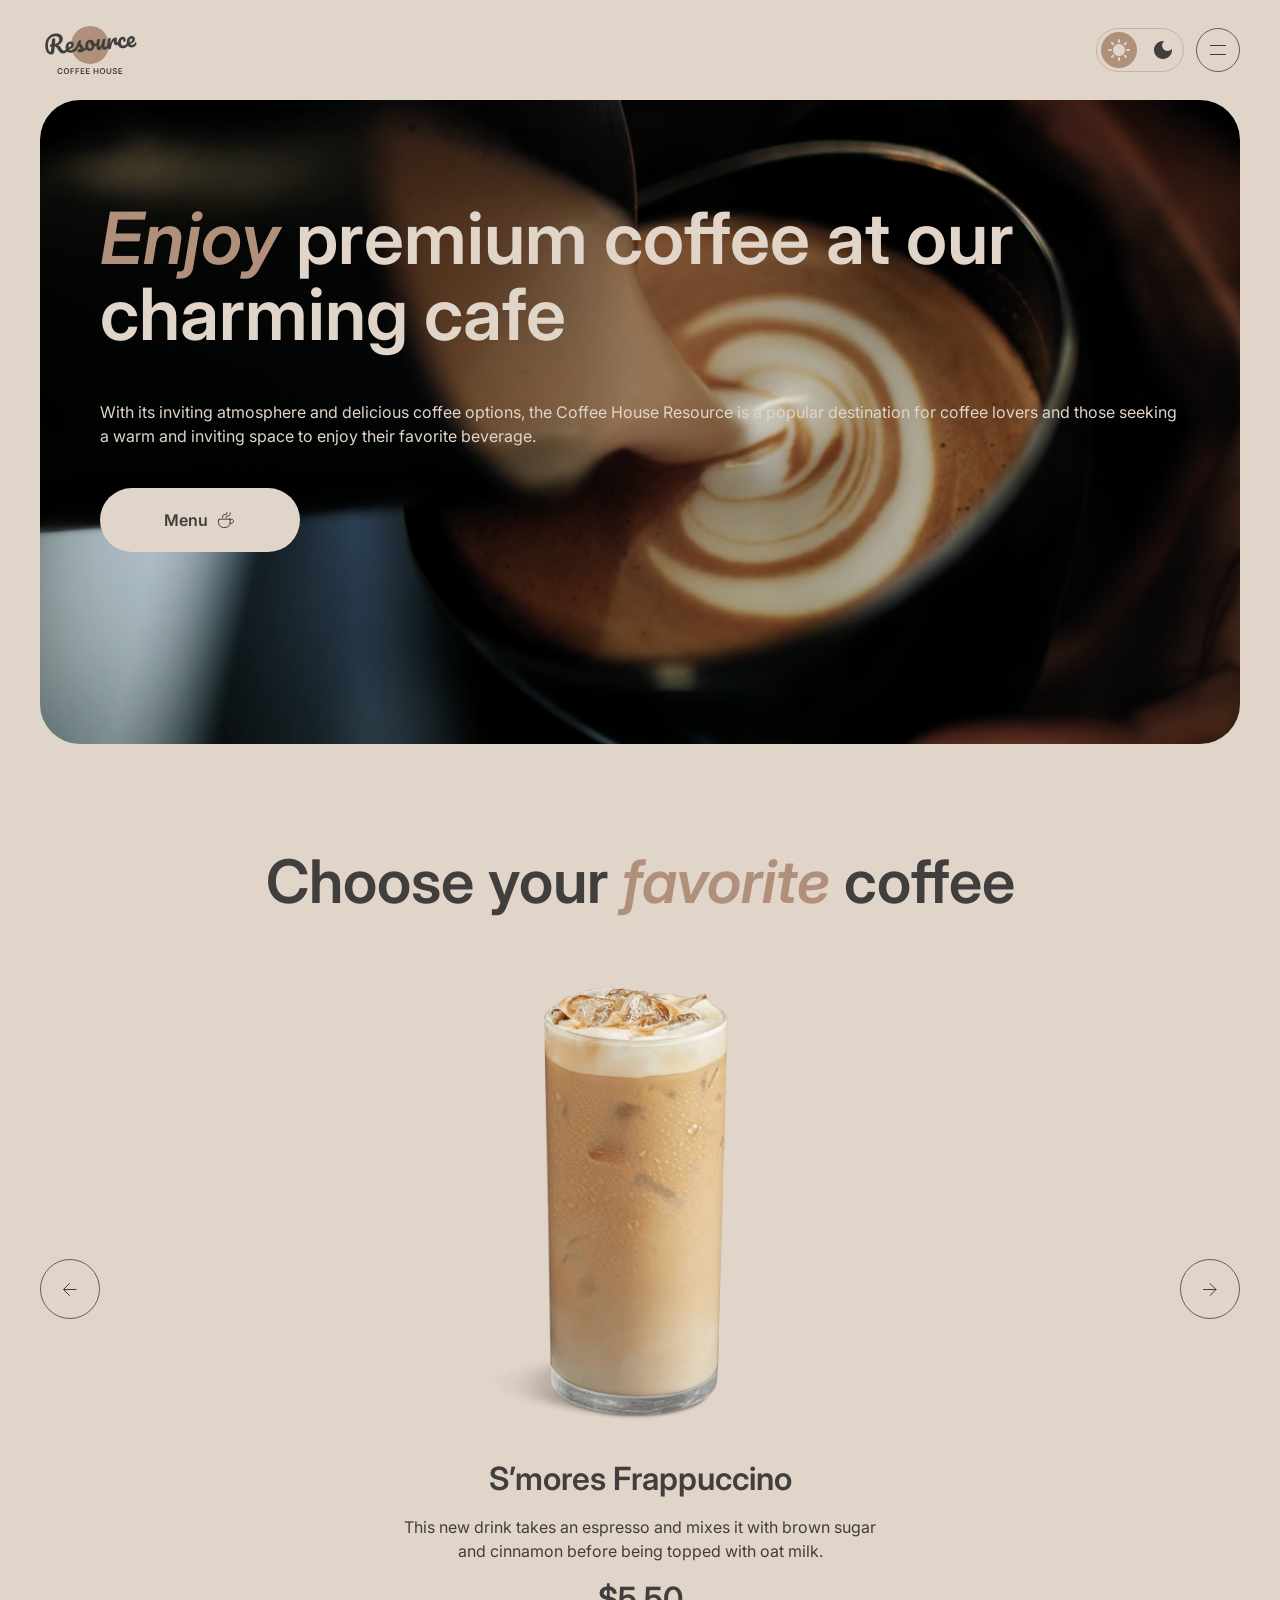
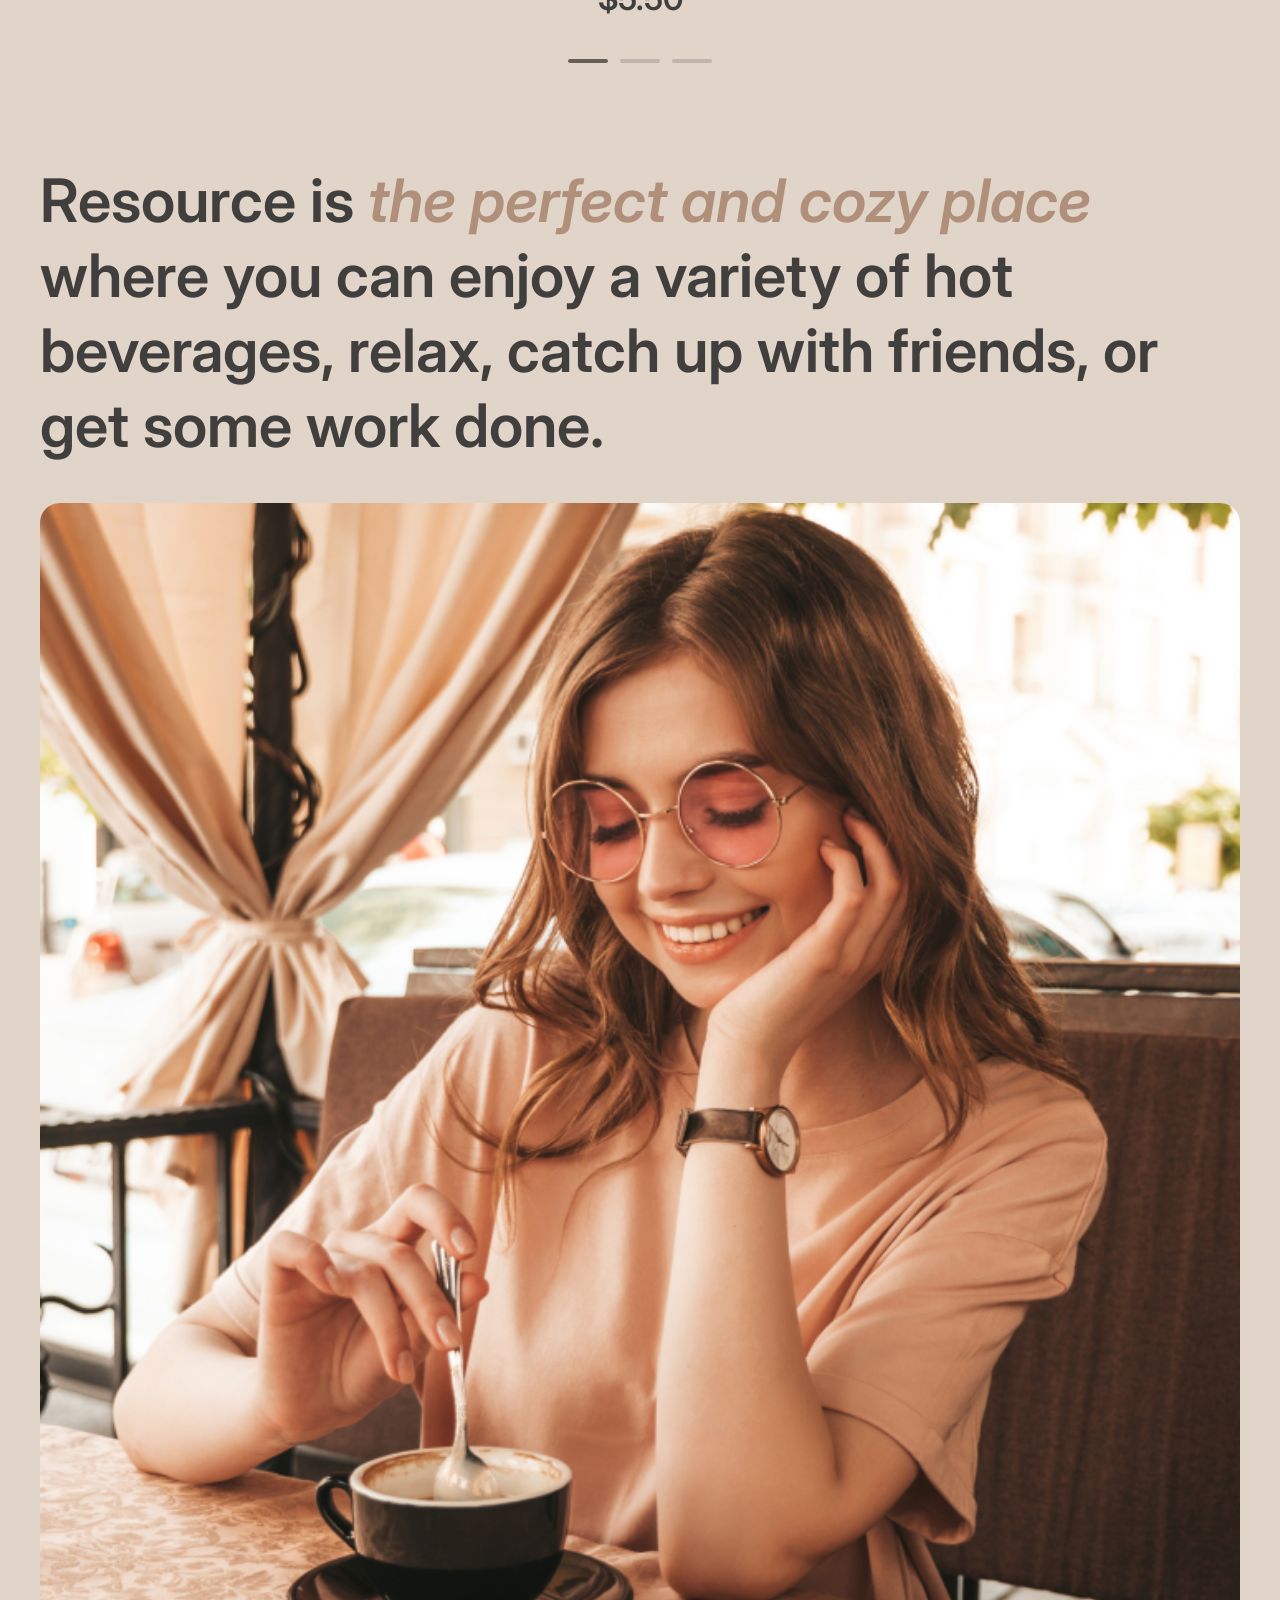
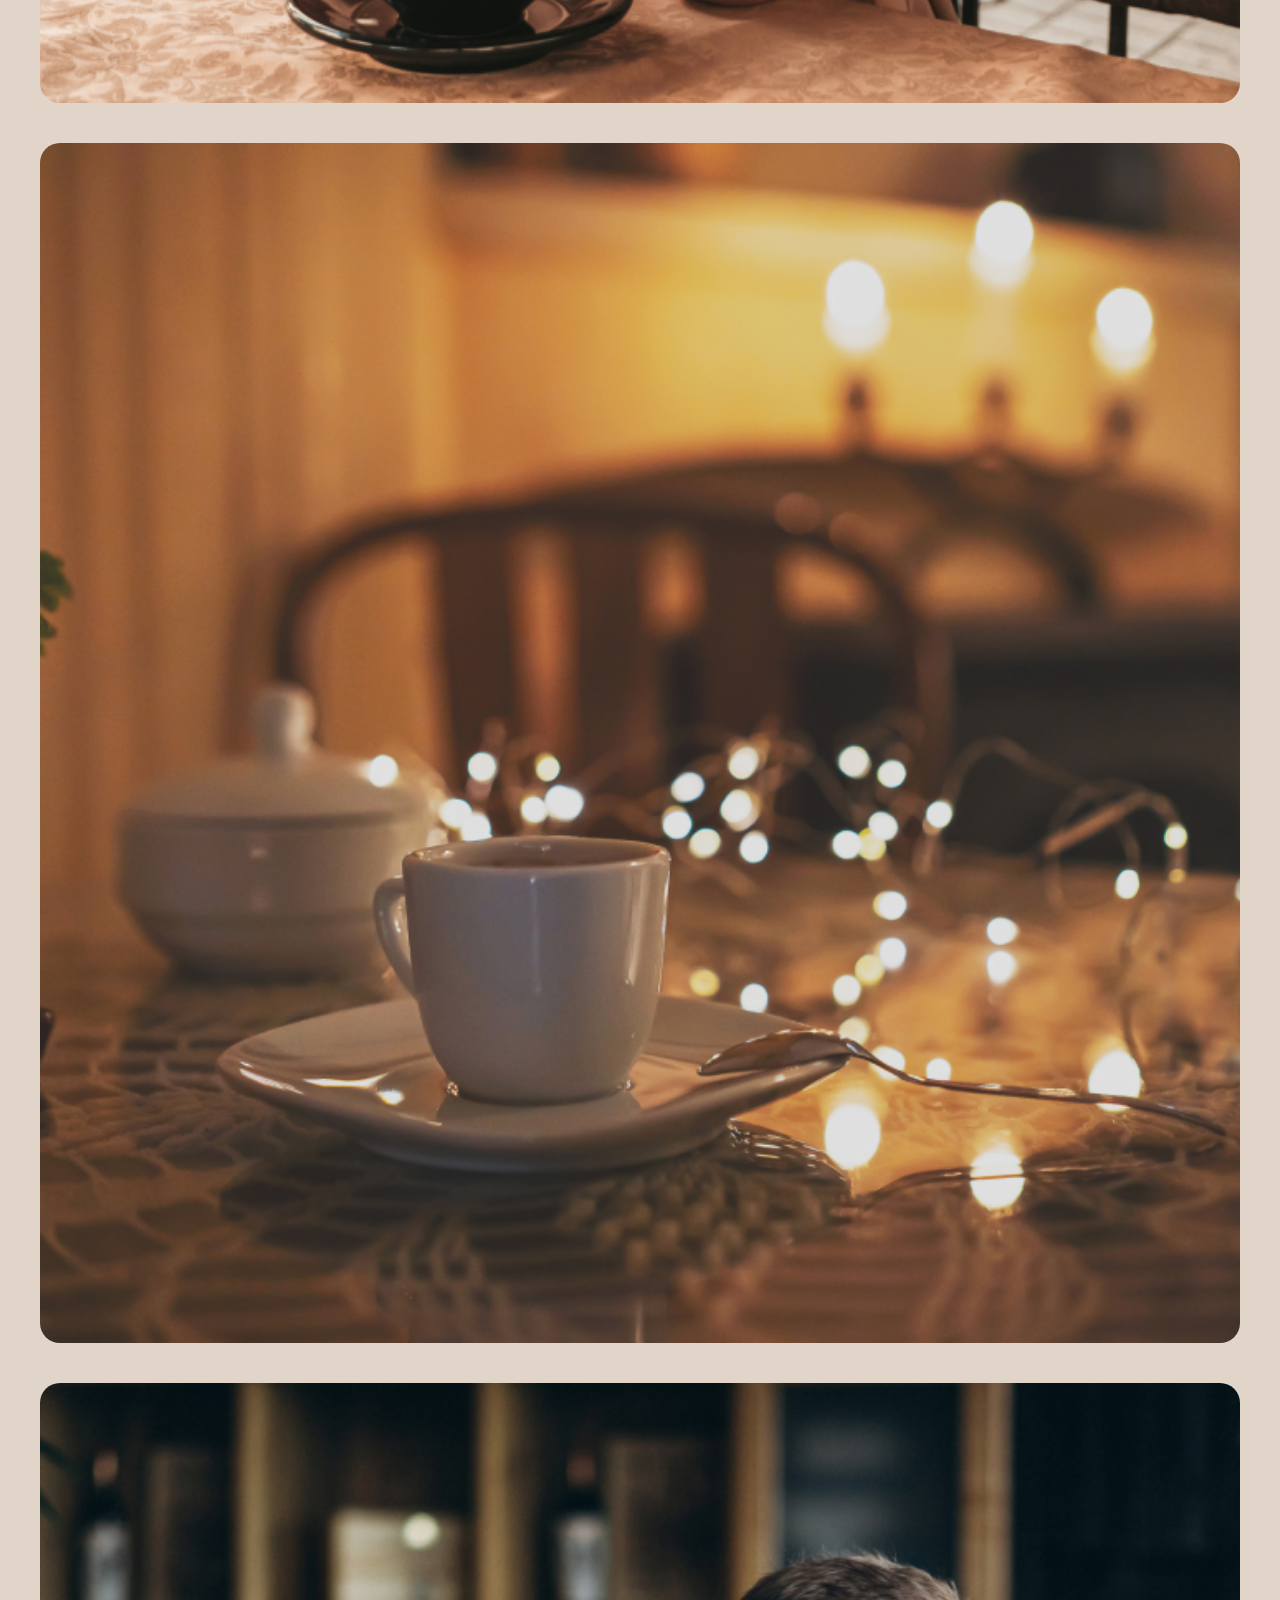
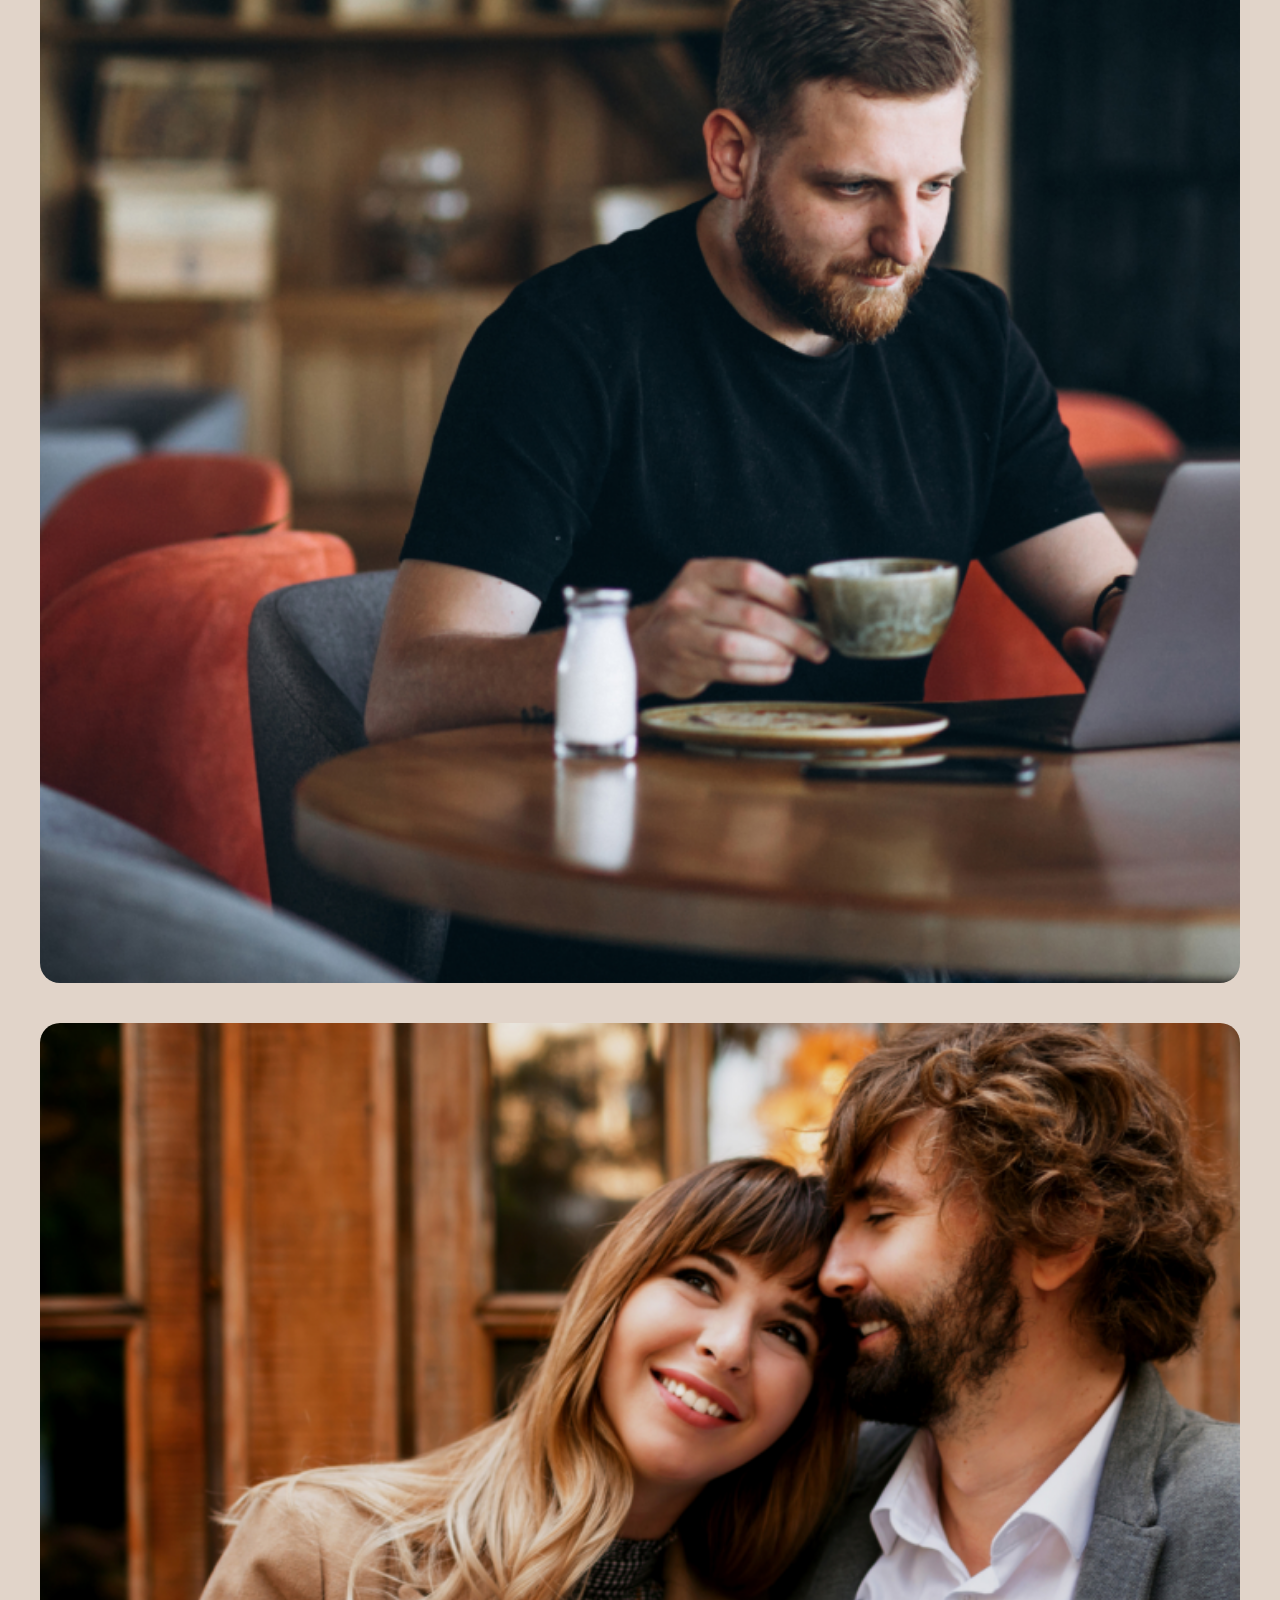
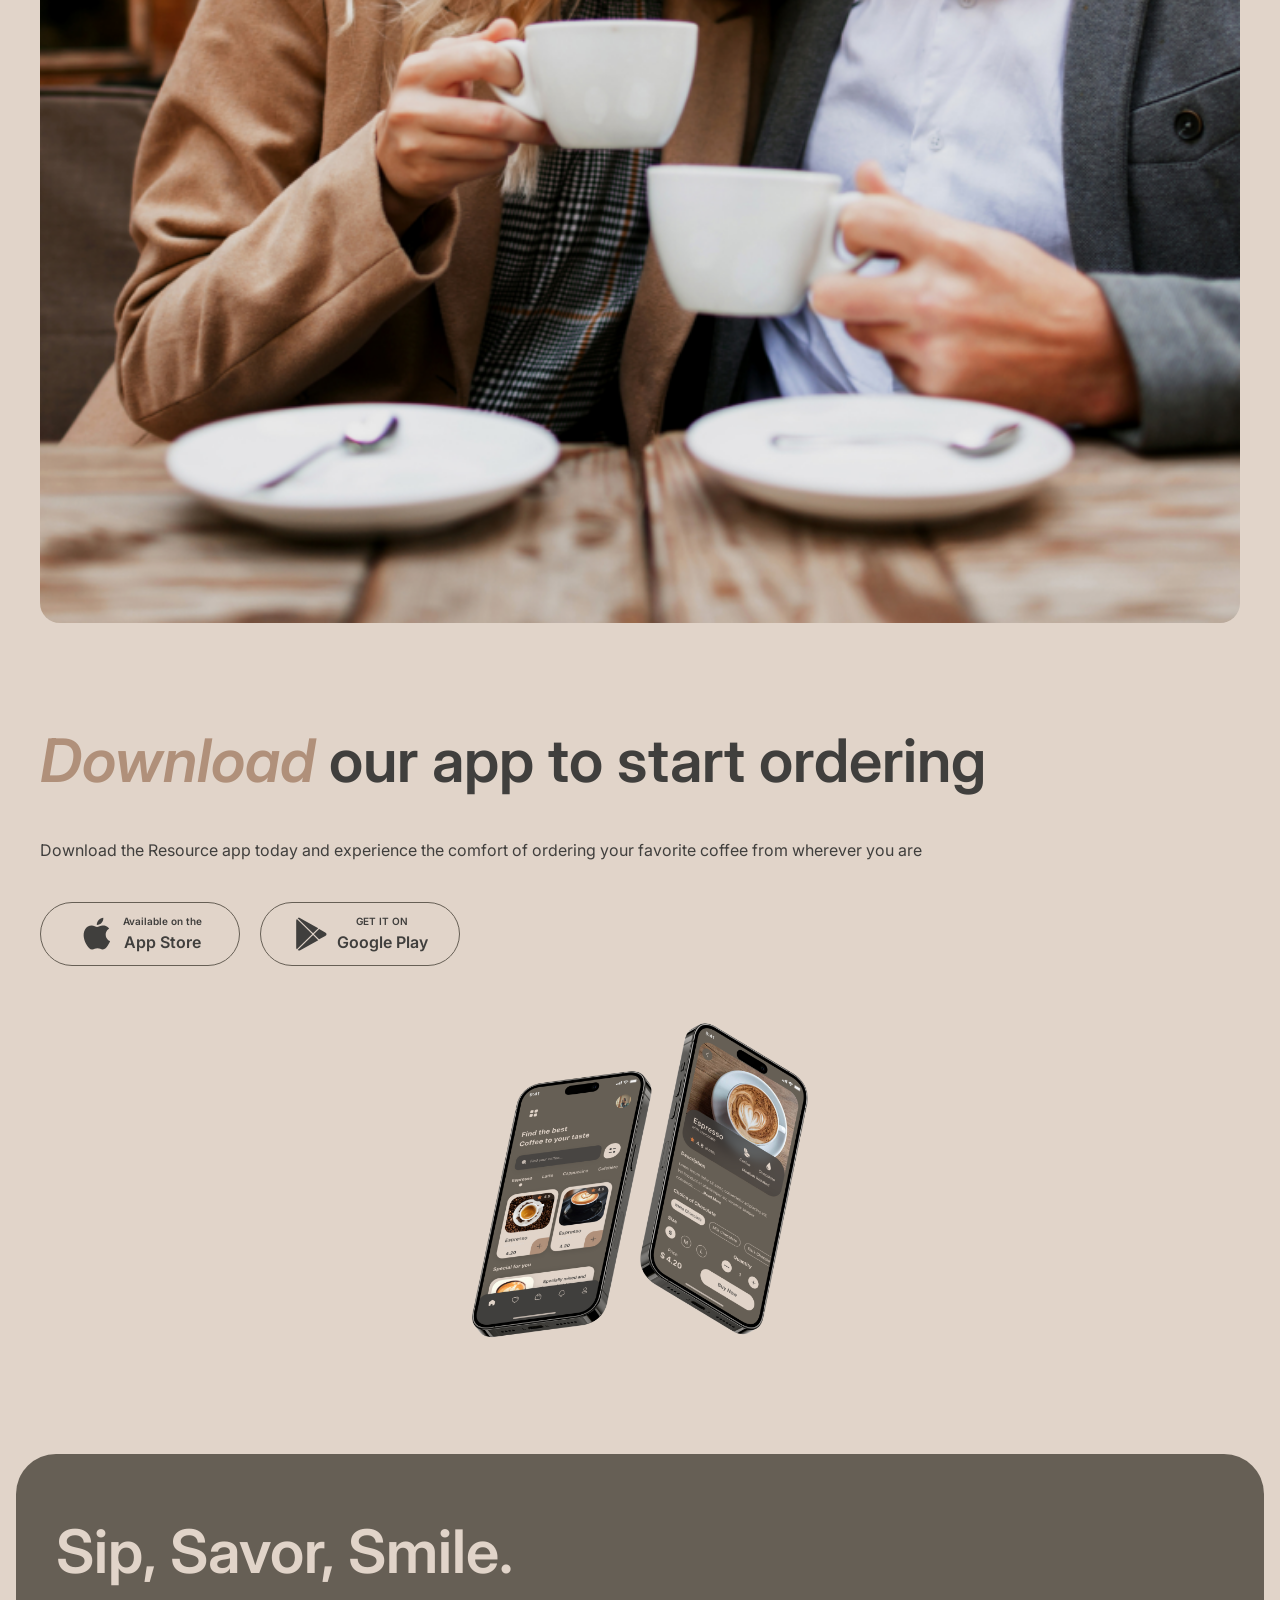
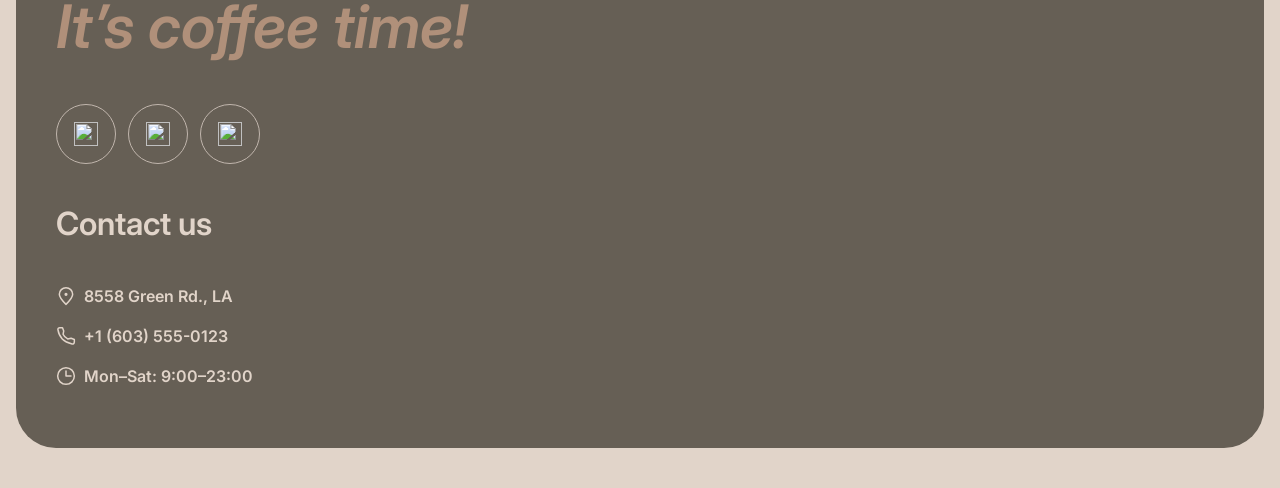
==== commit 499f7d87: "feat: refine responsive layout" ====
--- a/index.html
+++ b/index.html
@@ -1,4 +1,5 @@
 <!DOCTYPE html>
+
 <html lang="en">
 
 <head>
@@ -11,14 +12,29 @@
 <body>
     <header class="header">
         <div class="header-menu">
-            <a class="logo" href="#">
-                <span class="logo__main">
-                    <span class="logo__ellipse"></span>
-                    <img class="logo__text" src="./assets/images/icons/logo-resource.svg" alt="Resource">
-                </span>
-
-                <img class="logo__subtitle" src="./assets/images/icons/logo-coffee-house.svg" alt="Coffee House">
+            <a class="logo" href="./index.html">
+                <img class="logo__image" src="./assets/images/icons/logo-light.svg" alt="Resource Coffee House">
             </a>
+
+            <nav class="desktop-menu" aria-label="Main navigation">
+                <ul class="desktop-menu__list">
+                    <li>
+                        <a class="menu-item" href="#favorite-coffee">Favorite coffee</a>
+                    </li>
+
+                    <li>
+                        <a class="menu-item" href="#about">About</a>
+                    </li>
+
+                    <li>
+                        <a class="menu-item" href="#mobile-app">Mobile App</a>
+                    </li>
+
+                    <li>
+                        <a class="menu-item" href="#contacts">Contact Us</a>
+                    </li>
+                </ul>
+            </nav>
 
             <div class="header-actions">
                 <div class="theme-switch">
@@ -32,6 +48,11 @@
                         <img src="./assets/images/icons/moon.svg" alt="">
                     </button>
                 </div>
+
+                <a class="menu-item menu-item--menu" href="./menu.html">
+                    <span class="menu-item__text">Menu</span>
+                    <img class="menu-item__icon" src="./assets/images/icons/coffee-cup.svg" alt="">
+                </a>
 
                 <button class="burger-button" type="button" aria-label="Open menu" aria-expanded="false">
                     <span class="burger-button__lines">
@@ -137,7 +158,7 @@
 
                     <button class="slider-button slider-button--next" type="button" aria-label="Next coffee">
                         <svg width="14" height="13" viewBox="0 0 14 13" fill="none" xmlns="http://www.w3.org/2000/svg">
-                            <path d="M0.5 6.5H13M7 12.5L13 6.5" stroke="currentColor" stroke-linecap="round"
+                            <path d="M0.5 6.5H13M7 12.5L13 6.5L7 0.5" stroke="currentColor" stroke-linecap="round"
                                 stroke-linejoin="round" />
                         </svg>
                     </button>
@@ -155,15 +176,23 @@
             <div class="about__container">
                 <div class="about__text">
                     <h2>
-                        Resource is the <em>perfect and cozy place</em> where you can enjoy a variety of hot beverages,
+                        Resource is <em>the perfect and cozy place</em> where you can enjoy a variety of hot beverages,
                         relax, catch up with friends, or get some work done.
                     </h2>
                 </div>
 
                 <div class="about__images">
-                    <img class="about__image" src="./assets/images/about-1.png" alt="Coffee House interior">
-
-                    <img class="about__image" src="./assets/images/about-4.png" alt="Coffee House interior">
+                    <div class="about__column">
+                        <img class="about__image" src="./assets/images/about-1.png" alt="Coffee House interior">
+
+                        <img class="about__image" src="./assets/images/about-2.png" alt="Coffee House interior">
+                    </div>
+
+                    <div class="about__column">
+                        <img class="about__image" src="./assets/images/about-3.png" alt="Coffee House interior">
+
+                        <img class="about__image" src="./assets/images/about-4.png" alt="Coffee House interior">
+                    </div>
                 </div>
             </div>
         </section>
@@ -254,6 +283,7 @@
     </footer>
 
     <script src="./script.js"></script>
+
 </body>
 
 </html>
--- a/style.css
+++ b/style.css
@@ -114,14 +114,6 @@
     --theme-switch-item-size: 36px;
     --theme-switch-item-radius: 100px;
 
-    --logo-ellipse-size: 38px;
-    --logo-ellipse-radius: 100%;
-    --logo-text-width: 93px;
-    --logo-text-height: 23px;
-    --logo-subtitle-gap: 4.1px;
-    --logo-subtitle-width: 64.78px;
-    --logo-subtitle-height: 5.99px;
-
     --transition-duration: 500ms;
     --transition-timing: ease-in;
 }
@@ -260,6 +252,14 @@
 
 .menu-item:hover .menu-item__text::after {
     transform: scaleX(1);
+}
+
+.desktop-menu {
+    display: none;
+}
+
+.menu-item--menu {
+    display: none;
 }
 
 .tab-item {
@@ -421,7 +421,8 @@
     background-color: var(--color-background-page);
 }
 
-.social-button svg {
+.social-button svg,
+.social-button img {
     width: var(--social-button-icon-size);
     height: var(--social-button-icon-size);
 }
@@ -446,8 +447,7 @@
     width: var(--burger-line-width);
     height: var(--burger-line-height);
     background-color: currentColor;
-    transition:
-        transform var(--transition-duration) var(--transition-timing);
+    transition: transform var(--transition-duration) var(--transition-timing);
 }
 
 .burger-button--active .burger-button__line:first-child {
@@ -459,19 +459,17 @@
 }
 
 .contact-link {
+    position: relative;
     display: inline-flex;
     align-items: center;
+    width: fit-content;
     gap: var(--contact-link-gap);
     font-size: var(--font-size-action);
     font-weight: var(--font-weight-semibold);
     line-height: var(--line-height-action);
 }
 
-.contact-link__content {
-    position: relative;
-}
-
-.contact-link__content::after {
+.contact-link::after {
     position: absolute;
     right: 0;
     bottom: calc(-1 * var(--contact-link-hover-gap));
@@ -484,7 +482,7 @@
     transition: transform var(--transition-duration) var(--transition-timing);
 }
 
-.contact-link:hover .contact-link__content::after {
+.contact-link:hover::after {
     transform: scaleX(1);
 }
 
@@ -559,67 +557,18 @@
 }
 
 .logo {
-    display: inline-flex;
-    flex-direction: column;
-    align-items: flex-start;
+    display: block;
     width: 100px;
     height: 60px;
-    color: var(--color-text-primary);
-}
-
-.logo__main {
-    position: relative;
-    display: flex;
-    align-items: center;
+}
+
+.logo__image {
     width: 100%;
-}
-
-.logo__ellipse {
-    position: absolute;
-    top: 0;
-    left: 0;
-    z-index: 0;
-}
-
-.logo__text {
-    position: relative;
-    z-index: 1;
-    margin-left: 19px;
-}
-
-.logo__ellipse {
-    display: flex;
-    align-items: center;
-    justify-content: center;
-    width: var(--logo-ellipse-size);
-    height: var(--logo-ellipse-size);
-    flex-shrink: 0;
-    border-radius: var(--logo-ellipse-radius);
-    background-color: var(--color-text-accent);
-}
-
-.logo__text {
-    width: var(--logo-text-width);
-    height: var(--logo-text-height);
-}
-
-.logo__subtitle {
-    width: var(--logo-subtitle-width);
-    height: var(--logo-subtitle-height);
-    margin-top: var(--logo-subtitle-gap);
-    margin-left: 17.43px;
-}
-
-@media (min-width: 768px) {
-    h1 {
-        font-size: var(--font-size-h1-desktop);
-        line-height: var(--line-height-h1-desktop);
-    }
-
-    h2 {
-        font-size: var(--font-size-h2-desktop);
-        line-height: var(--line-height-h2-desktop);
-    }
+    height: 100%;
+}
+
+[data-theme='dark'] .logo__image {
+    content: url('./assets/images/icons/logo-dark.svg');
 }
 
 .header {
@@ -714,21 +663,20 @@
 
 .slider,
 .about,
-.mobile-app {
-    margin-top: 100px;
-}
-
+.mobile-app,
 .footer {
     margin-top: 100px;
-    padding: 0 16px 40px;
 }
 
 .slider {
-    margin-top: 100px;
     padding: 0 16px;
 }
 
 .slider__content {
+    display: flex;
+    align-items: center;
+    justify-content: center;
+    gap: 40px;
     margin-top: 40px;
 }
 
@@ -743,14 +691,6 @@
 
 .slider__title {
     text-align: center;
-}
-
-.slider__content {
-    display: flex;
-    align-items: center;
-    justify-content: center;
-    gap: 40px;
-    margin-top: 40px;
 }
 
 .coffee-card {
@@ -767,10 +707,10 @@
     display: flex;
     flex-direction: column;
     align-items: center;
-    text-align: center;
     gap: 16px;
     margin-top: 20px;
     color: var(--color-text-primary);
+    text-align: center;
 }
 
 .coffee-card__title,
@@ -781,9 +721,11 @@
 }
 
 .coffee-card__text {
+    width: 100%;
     font-size: var(--font-size-body);
     line-height: var(--line-height-body);
     font-weight: var(--font-weight-regular);
+    text-align: center;
 }
 
 .slider__controls {
@@ -804,37 +746,6 @@
     background-color: var(--color-border-inverse);
 }
 
-.footer {
-    margin-top: 100px;
-    padding: 0 16px 40px;
-}
-
-@media (min-width: 768px) {
-    .slider {
-        padding: 0 40px;
-    }
-
-    .slider__content {
-        display: flex;
-        align-items: center;
-        gap: 40px;
-    }
-
-    .slider-button {
-        display: inline-flex;
-        flex-shrink: 0;
-    }
-
-    .slider__track {
-        flex: 1;
-    }
-
-    .coffee-card {
-        max-width: 480px;
-        margin: 0 auto;
-    }
-}
-
 .about {
     padding: 0 16px;
 }
@@ -855,8 +766,15 @@
     gap: 40px;
 }
 
+.about__column {
+    display: flex;
+    flex-direction: column;
+    gap: 40px;
+}
+
 .about__image {
     width: 100%;
+    max-width: 100%;
     border-radius: 20px;
     object-fit: cover;
 }
@@ -897,9 +815,9 @@
 }
 
 .footer {
-    margin-top: 100px;
     padding: 60px 16px;
-    border-radius: 40px 40px 0 0;
+    border-radius: 40px;
+    margin: 100px 16px 40px;
     color: var(--color-text-inverse);
     background-color: var(--color-background-container);
 }
@@ -936,6 +854,7 @@
 .contacts {
     display: flex;
     flex-direction: column;
+    align-items: flex-start;
     gap: 16px;
 }
 
@@ -943,7 +862,185 @@
     color: var(--color-text-inverse);
 }
 
-.social-button img {
-    width: var(--social-button-icon-size);
-    height: var(--social-button-icon-size);
+@media (min-width: 768px) {
+    h1 {
+        font-size: var(--font-size-h1-desktop);
+        line-height: var(--line-height-h1-desktop);
+    }
+
+    h2 {
+        font-size: var(--font-size-h2-desktop);
+        line-height: var(--line-height-h2-desktop);
+    }
+
+    .header {
+        padding: 20px 40px 0;
+    }
+
+    .hero {
+        padding: 0 40px;
+    }
+
+    .hero__container {
+        padding: 100px 60px;
+    }
+
+    .slider {
+        padding: 0 40px;
+    }
+
+    .slider-button {
+        display: inline-flex;
+        flex-shrink: 0;
+    }
+
+    .slider__track {
+        flex: 1;
+    }
+
+    .coffee-card {
+        max-width: 480px;
+        margin: 0 auto;
+    }
+
+    .about {
+        padding: 0 40px;
+    }
+
+    .mobile-app {
+        padding: 0 40px;
+    }
+
+    .mobile-app__buttons {
+        flex-direction: row;
+        gap: 20px;
+    }
+
+    .footer {
+        padding-left: 40px;
+        padding-right: 40px;
+    }
+}
+
+@media (min-width: 1440px) {
+    .header {
+        padding: 20px 40px 0;
+    }
+
+    .header-menu {
+        display: flex;
+        align-items: center;
+    }
+
+    .desktop-menu {
+        display: block;
+        flex: 1;
+    }
+
+    .desktop-menu__list {
+        display: flex;
+        align-items: center;
+        justify-content: center;
+        gap: 40px;
+    }
+
+    .header-actions {
+        margin-left: auto;
+        gap: 40px;
+    }
+
+    .menu-item--menu {
+        display: inline-flex;
+    }
+
+    .burger-button,
+    .mobile-menu {
+        display: none;
+    }
+
+    .hero {
+        padding: 0 40px;
+    }
+
+    .hero__container {
+        min-height: 644px;
+        padding: 100px;
+    }
+
+    .about {
+        padding: 0 40px;
+    }
+
+    .about__images {
+        display: grid;
+        grid-template-columns: repeat(2, minmax(0, 1fr));
+        gap: 40px;
+        height: 1060px;
+    }
+
+    .about__column {
+        display: grid;
+        gap: 40px;
+        min-height: 0;
+    }
+
+    .about__column:first-child {
+        grid-template-rows: 1.372fr 1fr;
+    }
+
+    .about__column:last-child {
+        grid-template-rows: 1fr 1.372fr;
+    }
+
+    .about__image {
+        width: 100%;
+        height: 100%;
+        min-height: 0;
+        max-width: none;
+        border-radius: 20px;
+        object-fit: cover;
+    }
+
+    .mobile-app {
+        padding: 0 40px;
+    }
+
+    .mobile-app__container {
+        flex-direction: row;
+        align-items: center;
+        justify-content: space-between;
+        gap: 100px;
+    }
+
+    .mobile-app__content {
+        flex: 1;
+    }
+
+    .mobile-app__buttons {
+        flex-direction: row;
+        gap: 20px;
+    }
+
+    .mobile-app__image {
+        width: 50%;
+        height: auto;
+        margin: 0;
+        flex-shrink: 0;
+    }
+
+    .footer {
+        padding: 60px 40px;
+    }
+
+    .footer__container {
+        flex-direction: row;
+        align-items: flex-start;
+        justify-content: space-between;
+        gap: 40px;
+    }
+
+    .footer__offer,
+    .contacts-info {
+        flex: 1;
+    }
 }
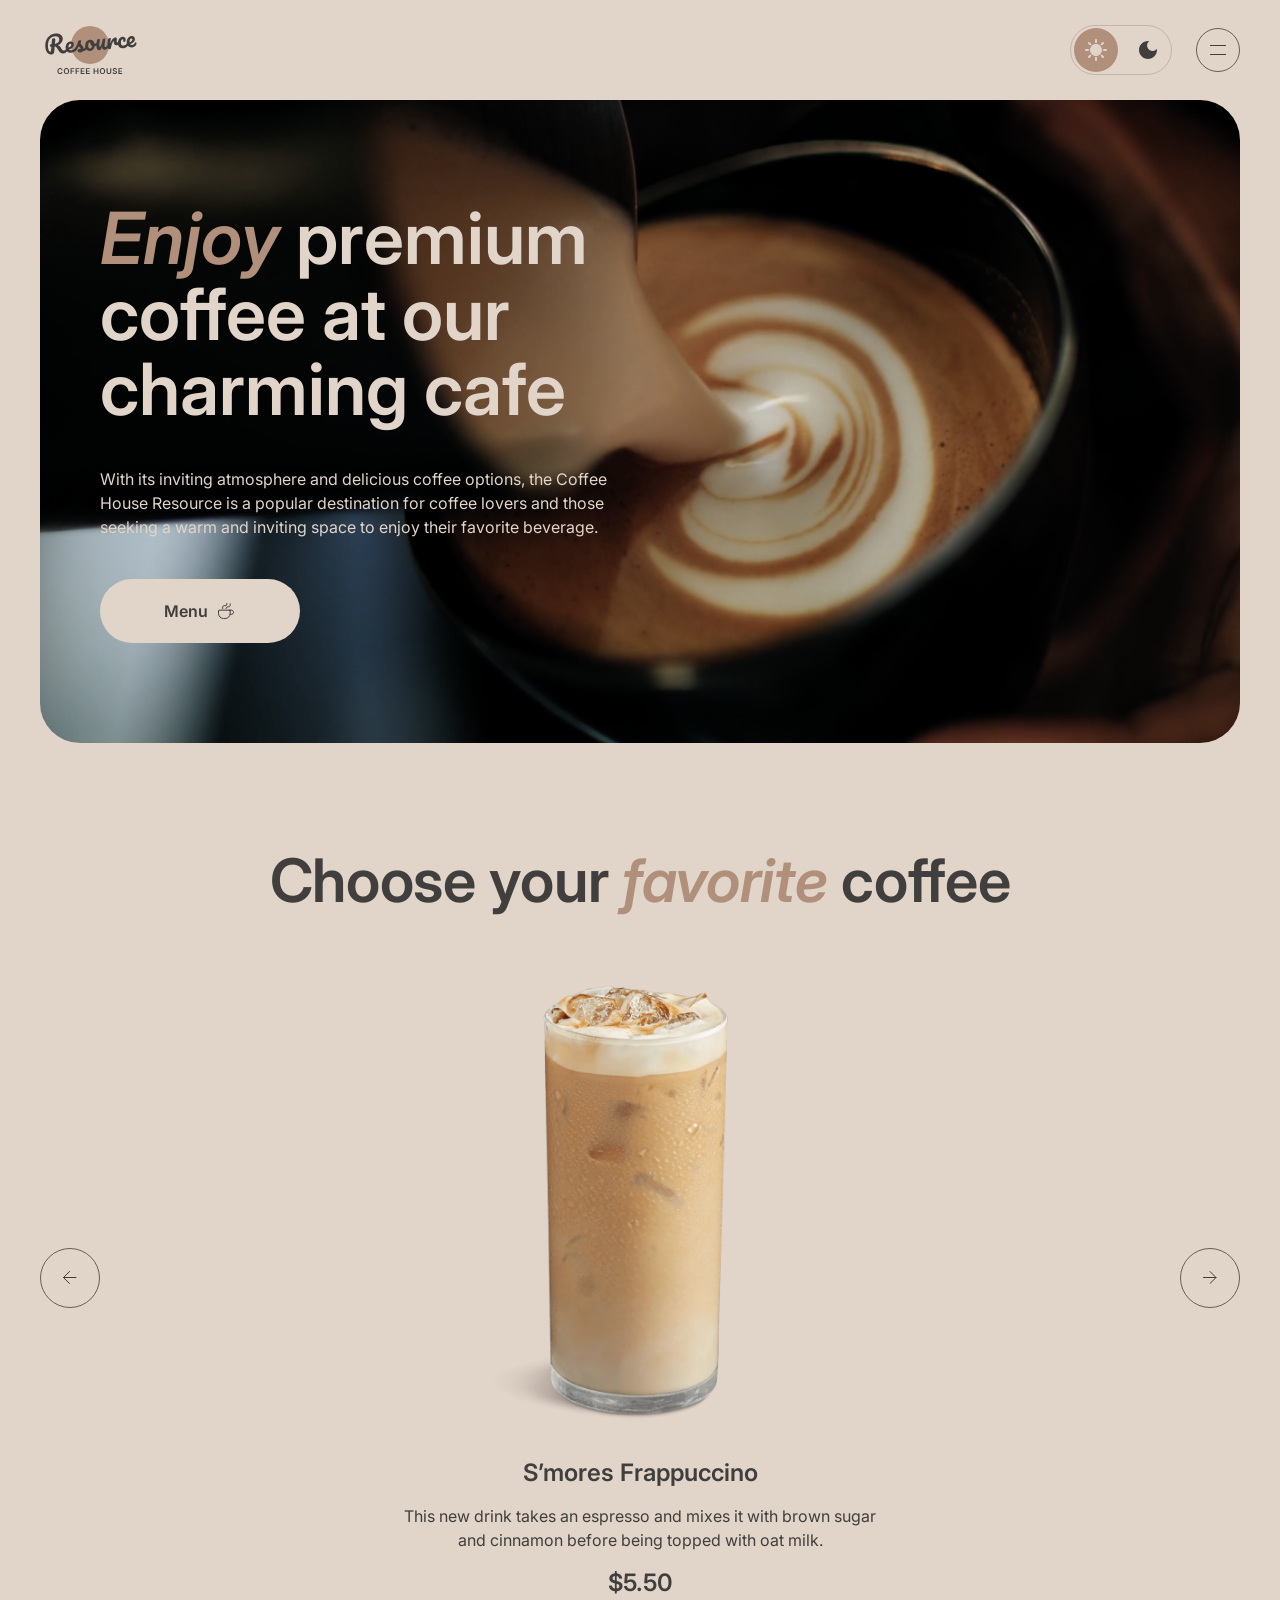
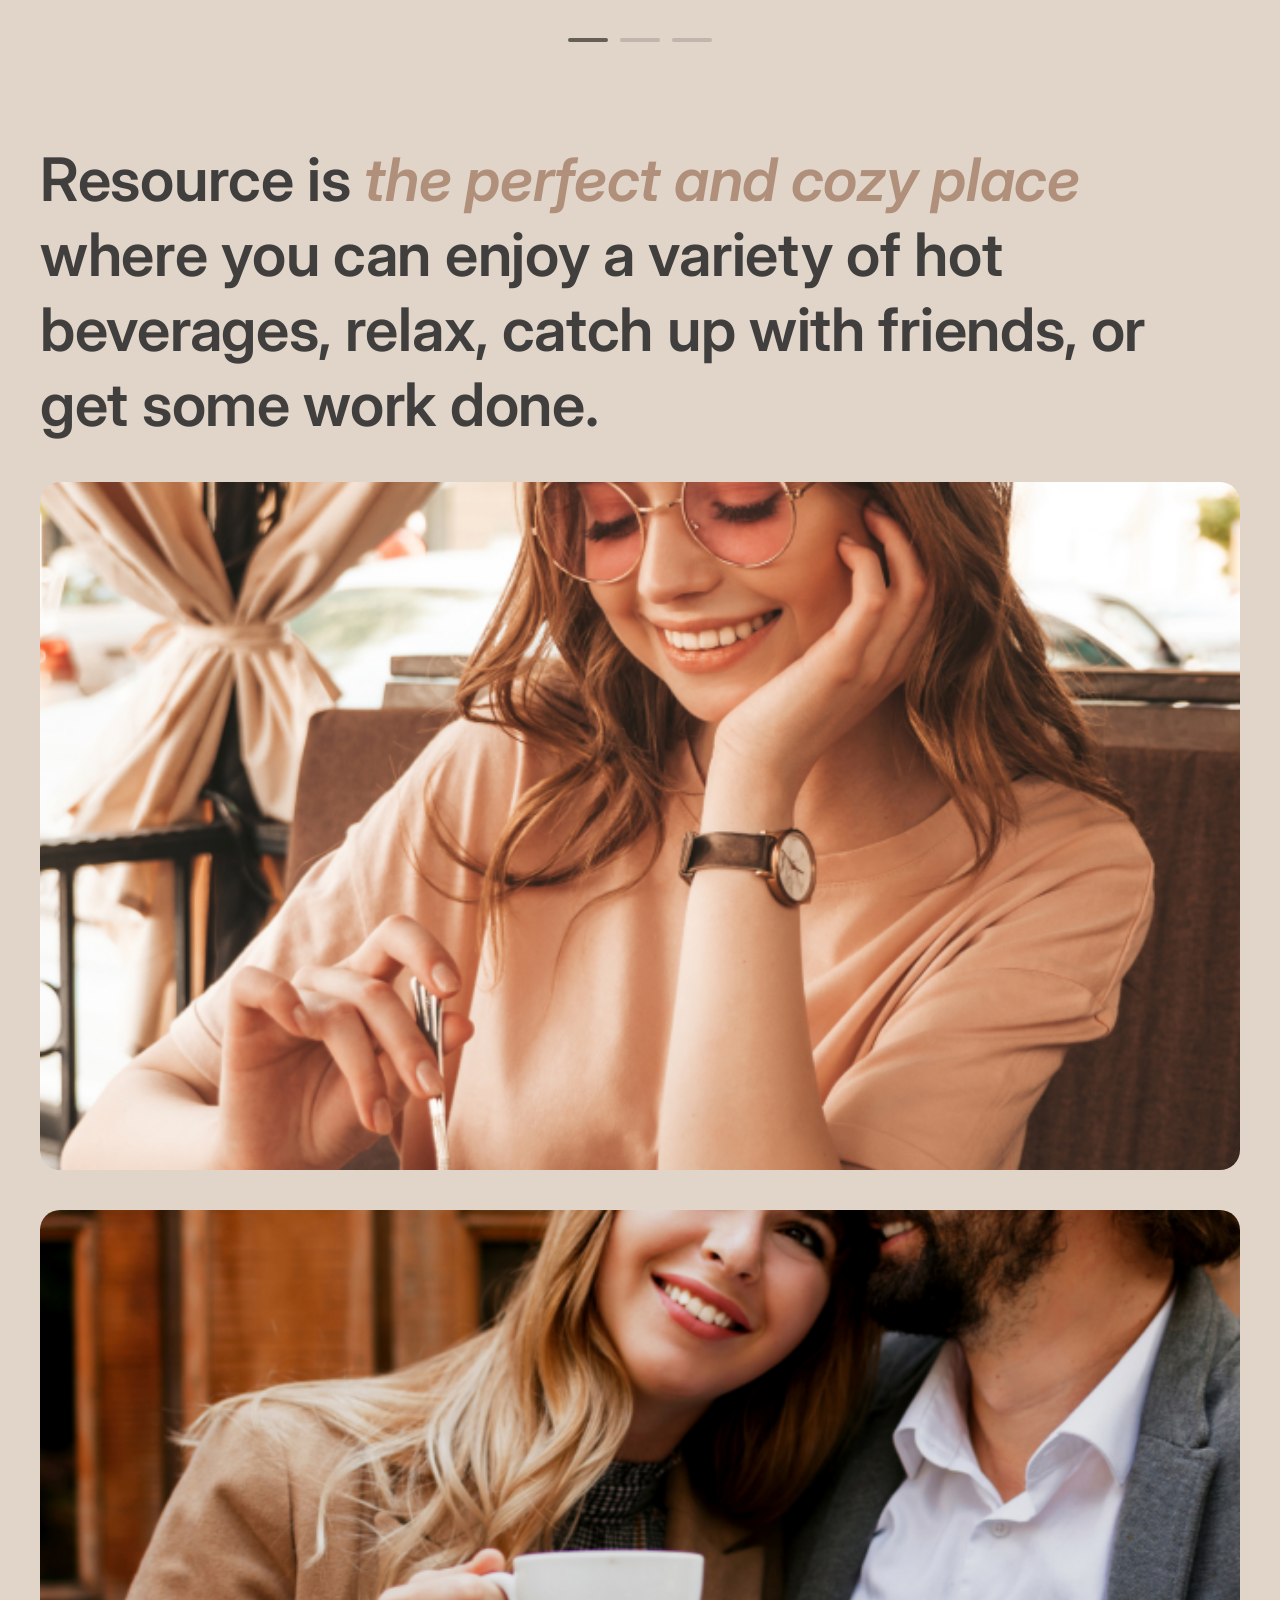
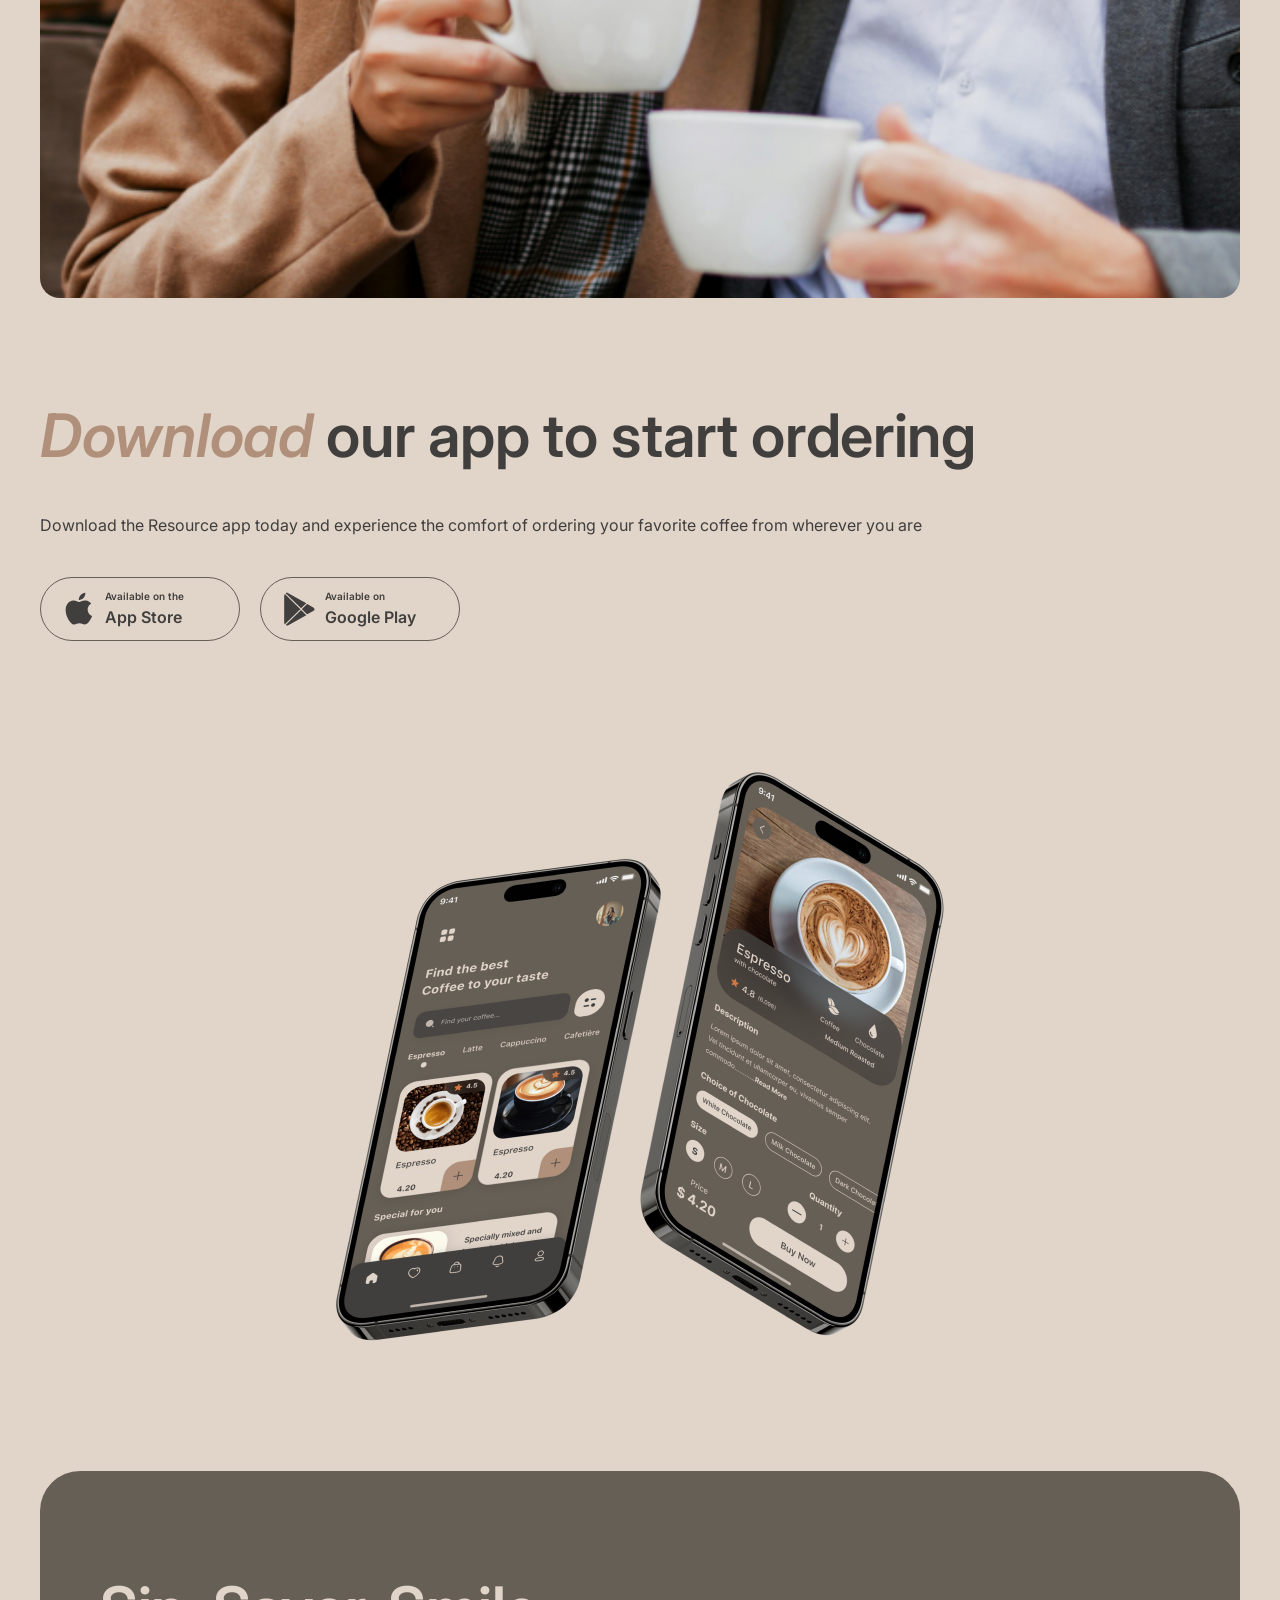
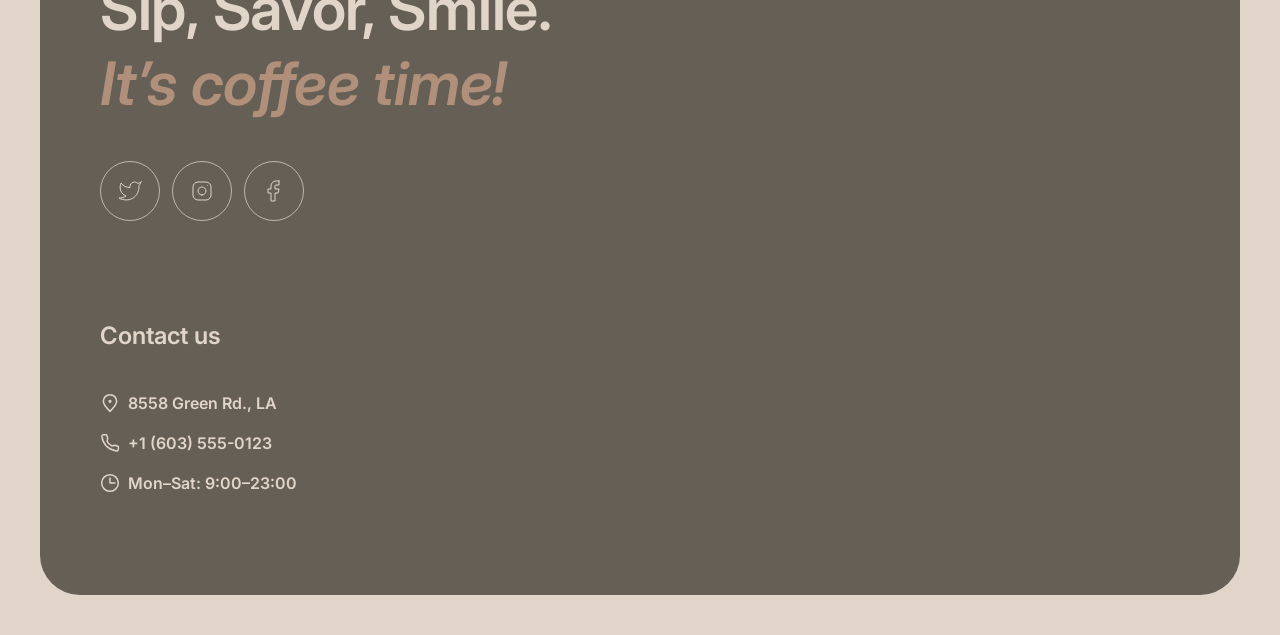
==== commit e0372583: "feat: complete responsive layout for main page" ====
--- a/index.html
+++ b/index.html
@@ -51,7 +51,22 @@
 
                 <a class="menu-item menu-item--menu" href="./menu.html">
                     <span class="menu-item__text">Menu</span>
-                    <img class="menu-item__icon" src="./assets/images/icons/coffee-cup.svg" alt="">
+
+                    <svg class="menu-item__icon" width="20" height="20" viewBox="0 0 40 40" fill="none"
+                        xmlns="http://www.w3.org/2000/svg" aria-hidden="true">
+                        <path
+                            d="M28.3335 18.9333V25C28.3335 30.5228 23.8563 35 18.3335 35H15.0002C9.47731 35 5.00016 30.5228 5.00016 25V18.9333C5.00016 18.602 5.26879 18.3333 5.60016 18.3333H27.7335C28.0649 18.3333 28.3335 18.602 28.3335 18.9333Z"
+                            stroke="currentColor" stroke-width="2" stroke-linecap="round" stroke-linejoin="round" />
+                        <path
+                            d="M20.0002 15C20.0002 13.3334 21.1906 11.6667 23.5716 11.6667C24.0921 11.6667 24.7139 11.6667 25.3335 11.6667C26.9904 11.6667 28.3335 10.3236 28.3335 8.66671V5.83337"
+                            stroke="currentColor" stroke-width="2" stroke-linecap="round" stroke-linejoin="round" />
+                        <path
+                            d="M13.3332 15V12.1667C13.3332 10.5098 14.6763 9.16667 16.3332 9.16667H19.6665C20.7711 9.16667 21.6665 8.27124 21.6665 7.16667V5"
+                            stroke="currentColor" stroke-width="2" stroke-linecap="round" stroke-linejoin="round" />
+                        <path
+                            d="M26.6665 18.3334H30.8332C33.1344 18.3334 34.9998 20.1989 34.9998 22.5C34.9998 24.8012 33.1344 26.6667 30.8332 26.6667H28.3332"
+                            stroke="currentColor" stroke-width="2" stroke-linecap="round" stroke-linejoin="round" />
+                    </svg>
                 </a>
 
                 <button class="burger-button" type="button" aria-label="Open menu" aria-expanded="false">
@@ -113,8 +128,29 @@
                     </p>
 
                     <a class="primary-button" href="./menu.html">
-                        <span>Menu</span>
-                        <img class="primary-button__icon" src="./assets/images/icons/coffee-cup.svg" alt="">
+                        <span class="primary-button__content">
+                            <span>Menu</span>
+
+                            <svg class="primary-button__icon" width="20" height="20" viewBox="0 0 40 40" fill="none"
+                                xmlns="http://www.w3.org/2000/svg" aria-hidden="true">
+                                <path
+                                    d="M28.3335 18.9333V25C28.3335 30.5228 23.8563 35 18.3335 35H15.0002C9.47731 35 5.00016 30.5228 5.00016 25V18.9333C5.00016 18.602 5.26879 18.3333 5.60016 18.3333H27.7335C28.0649 18.3333 28.3335 18.602 28.3335 18.9333Z"
+                                    stroke="currentColor" stroke-width="2" stroke-linecap="round"
+                                    stroke-linejoin="round" />
+                                <path
+                                    d="M20.0002 15C20.0002 13.3334 21.1906 11.6667 23.5716 11.6667C24.0921 11.6667 24.7139 11.6667 25.3335 11.6667C26.9904 11.6667 28.3335 10.3236 28.3335 8.66671V5.83337"
+                                    stroke="currentColor" stroke-width="2" stroke-linecap="round"
+                                    stroke-linejoin="round" />
+                                <path
+                                    d="M13.3332 15V12.1667C13.3332 10.5098 14.6763 9.16667 16.3332 9.16667H19.6665C20.7711 9.16667 21.6665 8.27124 21.6665 7.16667V5"
+                                    stroke="currentColor" stroke-width="2" stroke-linecap="round"
+                                    stroke-linejoin="round" />
+                                <path
+                                    d="M26.6665 18.3334H30.8332C33.1344 18.3334 34.9998 20.1989 34.9998 22.5C34.9998 24.8012 33.1344 26.6667 30.8332 26.6667H28.3332"
+                                    stroke="currentColor" stroke-width="2" stroke-linecap="round"
+                                    stroke-linejoin="round" />
+                            </svg>
+                        </span>
                     </a>
                 </div>
             </div>
@@ -183,15 +219,23 @@
 
                 <div class="about__images">
                     <div class="about__column">
-                        <img class="about__image" src="./assets/images/about-1.png" alt="Coffee House interior">
-
-                        <img class="about__image" src="./assets/images/about-2.png" alt="Coffee House interior">
+                        <div class="about__image-wrapper">
+                            <img class="about__image" src="./assets/images/about-1.png" alt="Coffee House interior">
+                        </div>
+
+                        <div class="about__image-wrapper">
+                            <img class="about__image" src="./assets/images/about-2.png" alt="Coffee House interior">
+                        </div>
                     </div>
 
                     <div class="about__column">
-                        <img class="about__image" src="./assets/images/about-3.png" alt="Coffee House interior">
-
-                        <img class="about__image" src="./assets/images/about-4.png" alt="Coffee House interior">
+                        <div class="about__image-wrapper">
+                            <img class="about__image" src="./assets/images/about-3.png" alt="Coffee House interior">
+                        </div>
+
+                        <div class="about__image-wrapper">
+                            <img class="about__image" src="./assets/images/about-4.png" alt="Coffee House interior">
+                        </div>
                     </div>
                 </div>
             </div>
@@ -211,7 +255,15 @@
 
                     <div class="mobile-app__buttons">
                         <a class="app-store-button" href="#" aria-label="Download on the App Store">
-                            <img class="app-store-button__icon" src="./assets/images/icons/apple.svg" alt="">
+                            <svg class="app-store-button__icon" width="36" height="36" viewBox="0 0 36 36" fill="none"
+                                xmlns="http://www.w3.org/2000/svg" aria-hidden="true">
+                                <path
+                                    d="M26.7068 18.6307C26.6699 14.6324 30.0645 12.6872 30.2198 12.5966C28.2972 9.86366 25.3173 9.49026 24.2702 9.46048C21.7675 9.20369 19.3398 10.9206 18.0649 10.9206C16.7645 10.9206 14.8013 9.48529 12.6853 9.52747C9.96244 9.56841 7.41517 11.1055 6.01811 13.4923C3.13493 18.359 5.28523 25.5108 8.04754 29.4446C9.42932 31.3712 11.044 33.5223 13.1574 33.4466C15.2249 33.3635 15.9973 32.1614 18.4924 32.1614C20.9646 32.1614 21.6898 33.4466 23.8452 33.3983C26.0642 33.3635 27.4613 31.463 28.7947 29.519C30.3915 27.3108 31.0328 25.1362 31.0583 25.0245C31.0061 25.0071 26.7488 23.4229 26.7068 18.6307Z"
+                                    fill="currentColor" />
+                                <path
+                                    d="M22.6352 6.87268C23.7472 5.51675 24.5081 3.67205 24.2969 1.80005C22.6874 1.86952 20.6745 2.88554 19.5154 4.21169C18.4898 5.38029 17.5737 7.29571 17.8104 9.097C19.6184 9.2285 21.4748 8.20752 22.6352 6.87268Z"
+                                    fill="currentColor" />
+                            </svg>
 
                             <span class="app-store-button__text">
                                 <span class="app-store-button__caption">Available on the</span>
@@ -220,10 +272,24 @@
                         </a>
 
                         <a class="app-store-button" href="#" aria-label="Get it on Google Play">
-                            <img class="app-store-button__icon" src="./assets/images/icons/google-play.svg" alt="">
+                            <svg class="app-store-button__icon" width="36" height="36" viewBox="0 0 36 36" fill="none"
+                                xmlns="http://www.w3.org/2000/svg" aria-hidden="true">
+                                <path
+                                    d="M3.7558 3.20297C3.39335 3.57289 3.18359 4.14884 3.18359 4.89471V31.4994C3.18359 32.2453 3.39335 32.8212 3.7558 33.1911L3.84525 33.2723L19.1359 18.37V18.0181L3.84525 3.11575L3.7558 3.20297Z"
+                                    fill="currentColor" />
+                                <path
+                                    d="M26.078 23.34L20.9868 18.37V18.0181L26.0842 13.0482L26.1983 13.1128L32.235 16.4617C33.9578 17.4121 33.9578 18.976 32.235 19.9324L26.1983 23.2753L26.078 23.34V23.34Z"
+                                    fill="currentColor" />
+                                <path
+                                    d="M25.2737 24.2007L20.0622 19.1195L4.68213 34.1166C5.25433 34.7031 6.18744 34.7737 7.24856 34.1873L25.2737 24.2007"
+                                    fill="currentColor" />
+                                <path
+                                    d="M25.2737 12.1876L7.24856 2.20103C6.18744 1.62058 5.25433 1.69125 4.68213 2.27772L20.0622 17.2688L25.2737 12.1876Z"
+                                    fill="currentColor" />
+                            </svg>
 
                             <span class="app-store-button__text">
-                                <span class="app-store-button__caption">GET IT ON</span>
+                                <span class="app-store-button__caption">Available on</span>
                                 <span class="app-store-button__name">Google Play</span>
                             </span>
                         </a>
@@ -246,15 +312,35 @@
 
                 <div class="footer__socials">
                     <a class="social-button" href="#" aria-label="Twitter">
-                        <img src="./assets/images/icons/twitter.svg" alt="">
+                        <svg width="24" height="24" viewBox="0 0 24 24" fill="none" xmlns="http://www.w3.org/2000/svg"
+                            aria-hidden="true">
+                            <path
+                                d="M23 3.01006C23 3.01006 20.9821 4.20217 19.86 4.54006C19.2577 3.84757 18.4577 3.35675 17.567 3.13398C16.6767 2.91122 15.7395 2.96725 14.8821 3.29451C14.0247 3.62177 13.2884 4.20446 12.773 4.96377C12.2575 5.72309 11.9877 6.62239 12 7.54006V8.54006C10.2426 8.58562 8.50127 8.19587 6.93101 7.4055C5.36074 6.61513 4.01032 5.44869 3 4.01006C3 4.01006 -1 13.0101 8 17.0101C5.94053 18.408 3.48716 19.109 1 19.0101C10 24.0101 21 19.0101 21 7.51006C20.9991 7.23151 20.9723 6.95365 20.92 6.68006C21.9406 5.67355 23 3.01006 23 3.01006Z"
+                                stroke="currentColor" stroke-linecap="round" stroke-linejoin="round" />
+                        </svg>
                     </a>
 
                     <a class="social-button" href="#" aria-label="Instagram">
-                        <img src="./assets/images/icons/instagram.svg" alt="">
+                        <svg width="24" height="24" viewBox="0 0 24 24" fill="none" xmlns="http://www.w3.org/2000/svg"
+                            aria-hidden="true">
+                            <path
+                                d="M12 16C14.2091 16 16 14.2091 16 12C16 9.79086 14.2091 8 12 8C9.79086 8 8 9.79086 8 12C8 14.2091 9.79086 16 12 16Z"
+                                stroke="currentColor" stroke-linecap="round" stroke-linejoin="round" />
+                            <path
+                                d="M3 16V8C3 5.23858 5.23858 3 8 3H16C18.7614 3 21 5.23858 21 8V16C21 18.7614 18.7614 21 16 21H8C5.23858 21 3 18.7614 3 16Z"
+                                stroke="currentColor" />
+                            <path d="M17.5 6.51L17.51 6.49889" stroke="currentColor" stroke-linecap="round"
+                                stroke-linejoin="round" />
+                        </svg>
                     </a>
 
                     <a class="social-button" href="#" aria-label="Facebook">
-                        <img src="./assets/images/icons/facebook.svg" alt="">
+                        <svg width="24" height="24" viewBox="0 0 24 24" fill="none" xmlns="http://www.w3.org/2000/svg"
+                            aria-hidden="true">
+                            <path
+                                d="M17 2H14C12.6739 2 11.4021 2.52678 10.4645 3.46447C9.52678 4.40215 9 5.67392 9 7V10H6V14H9V22H13V14H16L17 10H13V7C13 6.73478 13.1054 6.48043 13.2929 6.29289C13.4804 6.10536 13.7348 6 14 6H17V2Z"
+                                stroke="currentColor" stroke-linecap="round" stroke-linejoin="round" />
+                        </svg>
                     </a>
                 </div>
             </div>
--- a/style.css
+++ b/style.css
@@ -21,6 +21,7 @@
     --font-size-h2-mobile: 32px;
     --font-size-h1-desktop: 72px;
     --font-size-h2-desktop: 60px;
+    --font-size-h3-desktop: 24px;
     --font-size-body: 16px;
     --font-size-caption: 10px;
     --font-size-action: 16px;
@@ -210,11 +211,13 @@
 h2 {
     font-size: var(--font-size-h2-mobile);
     line-height: var(--line-height-h2-mobile);
+    letter-spacing: -0.3px;
 }
 
 h1 em,
 h2 em {
-    font-weight: var(--font-weight-semibold);
+    font-family: 'Inter', sans-serif;
+    font-weight: 600;
     font-style: italic;
     color: var(--color-text-accent);
 }
@@ -233,11 +236,16 @@
     height: var(--menu-item-icon-size);
 }
 
-.menu-item__text {
+.menu-item--menu {
     position: relative;
-}
-
-.menu-item__text::after {
+    display: none;
+}
+
+.menu-item {
+    position: relative;
+}
+
+.menu-item::after {
     position: absolute;
     right: 0;
     bottom: calc(-1 * var(--menu-item-hover-gap));
@@ -250,7 +258,7 @@
     transition: transform var(--transition-duration) var(--transition-timing);
 }
 
-.menu-item:hover .menu-item__text::after {
+.menu-item:hover::after {
     transform: scaleX(1);
 }
 
@@ -288,23 +296,6 @@
 .tab-item__icon svg {
     width: 100%;
     height: 100%;
-}
-
-.primary-button {
-    display: inline-flex;
-    align-items: center;
-    justify-content: center;
-    width: var(--button-primary-width);
-    height: var(--button-primary-height);
-    gap: var(--button-primary-gap);
-    padding: var(--button-primary-padding-top) var(--button-primary-padding-right) var(--button-primary-padding-bottom) var(--button-primary-padding-left);
-    border-radius: var(--button-primary-radius);
-    color: var(--color-text-primary);
-    background-color: var(--color-background-page);
-    font-size: var(--font-size-action);
-    font-weight: var(--font-weight-semibold);
-    line-height: var(--line-height-action);
-    transition: background-color var(--transition-duration) var(--transition-timing);
 }
 
 .secondary-button {
@@ -332,7 +323,6 @@
 .app-store-button {
     display: inline-flex;
     align-items: center;
-    justify-content: center;
     width: var(--app-store-button-width);
     height: var(--app-store-button-height);
     gap: var(--app-store-button-gap);
@@ -357,7 +347,6 @@
     display: flex;
     flex-direction: column;
     gap: var(--app-store-button-text-gap);
-    align-items: center;
 }
 
 .app-store-button__caption {
@@ -370,12 +359,19 @@
     font-size: var(--font-size-action);
     font-weight: var(--font-weight-semibold);
     line-height: var(--line-height-action);
+    text-align: left;
 }
 
 .app-store-button:hover {
     color: var(--color-text-inverse);
     background-color: var(--color-text-primary);
     border-color: var(--color-text-primary);
+}
+
+[data-theme='dark'] .app-store-button:hover {
+    color: var(--color-text-inverse);
+    background-color: var(--color-background-container);
+    border-color: var(--color-background-container);
 }
 
 .slider-button {
@@ -626,7 +622,6 @@
 }
 
 .hero__container {
-    min-height: 644px;
     padding: 60px 16px;
     border-radius: 40px;
     background-image: url('./assets/images/img-hero.png');
@@ -640,6 +635,7 @@
     flex-direction: column;
     justify-content: center;
     height: 100%;
+    max-width: 530px;
 }
 
 .offer__title {
@@ -647,7 +643,7 @@
 }
 
 .offer__description {
-    margin-top: 49px;
+    margin-top: 40px;
     color: var(--color-text-inverse);
 }
 
@@ -655,10 +651,50 @@
     margin-top: 40px;
 }
 
+.primary-button {
+    display: inline-flex;
+    align-items: center;
+    justify-content: center;
+    width: var(--button-primary-width);
+    height: var(--button-primary-height);
+    padding: var(--button-primary-padding-top) var(--button-primary-padding-right) var(--button-primary-padding-bottom) var(--button-primary-padding-left);
+    border-radius: var(--button-primary-radius);
+    color: var(--color-text-primary);
+    background-color: var(--color-background-page);
+    font-size: var(--font-size-action);
+    font-weight: var(--font-weight-semibold);
+    line-height: var(--line-height-action);
+    transition: background-color var(--transition-duration) var(--transition-timing);
+}
+
+.primary-button__content {
+    position: relative;
+    display: inline-flex;
+    align-items: center;
+    justify-content: center;
+    transition: transform var(--transition-duration) var(--transition-timing);
+}
+
 .primary-button__icon {
+    position: absolute;
+    left: calc(100% + 8px);
+    top: 50%;
     width: 20px;
     height: 20px;
-    flex-shrink: 0;
+    opacity: 0;
+    transform: translateY(-50%) scale(0);
+    transition:
+        opacity var(--transition-duration) var(--transition-timing),
+        transform var(--transition-duration) var(--transition-timing);
+}
+
+.primary-button:hover .primary-button__content {
+    transform: translateX(-14px);
+}
+
+.primary-button:hover .primary-button__icon {
+    opacity: 1;
+    transform: translateY(-50%) scale(1);
 }
 
 .slider,
@@ -715,7 +751,7 @@
 
 .coffee-card__title,
 .coffee-card__price {
-    font-size: var(--font-size-h2-mobile);
+    font-size: var(--font-size-h3-desktop);
     line-height: var(--line-height-h2-mobile);
     font-weight: var(--font-weight-semibold);
 }
@@ -772,11 +808,16 @@
     gap: 40px;
 }
 
+.about__image-wrapper {
+    overflow: hidden;
+    border-radius: 20px;
+}
+
 .about__image {
     width: 100%;
-    max-width: 100%;
-    border-radius: 20px;
+    height: 100%;
     object-fit: cover;
+    transform: scale(1.1);
 }
 
 .mobile-app {
@@ -846,7 +887,7 @@
 }
 
 .contacts-info h3 {
-    font-size: var(--font-size-h2-mobile);
+    font-size: var(--font-size-h3-desktop);
     line-height: var(--line-height-h2-mobile);
     font-weight: var(--font-weight-semibold);
 }
@@ -860,6 +901,21 @@
 
 .footer .contact-link {
     color: var(--color-text-inverse);
+}
+
+@media (max-width: 767px) {
+    .about__image-wrapper {
+        height: 590px;
+    }
+
+    .about__image {
+        height: 100%;
+        object-fit: cover;
+    }
+
+    .mobile-app__content h2 {
+        max-width: 85%;
+    };
 }
 
 @media (min-width: 768px) {
@@ -873,8 +929,24 @@
         line-height: var(--line-height-h2-desktop);
     }
 
+    .theme-switch {
+        width: 102px;
+        height: 50px;
+        gap: 8px;
+        padding: 3px;
+    }
+
+    .theme-switch__item {
+        width: 44px;
+        height: 44px;
+    }
+
     .header {
         padding: 20px 40px 0;
+    }
+
+    .header-actions {
+        gap: 24px;
     }
 
     .hero {
@@ -911,14 +983,44 @@
         padding: 0 40px;
     }
 
+    .mobile-app__container {
+        gap: 100px;
+    }
+
     .mobile-app__buttons {
         flex-direction: row;
         gap: 20px;
     }
 
+    .mobile-app__content h2 {
+        width: 85%;
+    }
+
+    .mobile-app__image {
+        width: 630px;
+        height: 630px;
+    }
+
     .footer {
-        padding-left: 40px;
-        padding-right: 40px;
+        padding: 100px 60px;
+        margin-left: 40px;
+        margin-right: 40px;
+        text-align: left;
+    }
+
+    .footer__container {
+        gap: 100px;
+    }
+}
+
+@media (min-width: 768px) and (max-width: 1439px) {
+    .about__image-wrapper {
+        height: 688px;
+    }
+
+    .about__image {
+        height: 100%;
+        object-fit: cover;
     }
 }
 
@@ -942,15 +1044,17 @@
         align-items: center;
         justify-content: center;
         gap: 40px;
+        padding-right: 44px;
     }
 
     .header-actions {
         margin-left: auto;
-        gap: 40px;
+        gap: 24px;
     }
 
     .menu-item--menu {
         display: inline-flex;
+        width: 100%;
     }
 
     .burger-button,
@@ -1006,41 +1110,62 @@
     }
 
     .mobile-app__container {
+        display: grid;
+        grid-template-columns: 1fr 1fr;
+        gap: 100px;
+    }
+
+    .mobile-app__content {
+        align-self: center;
+        flex: 1;
+    }
+
+    .mobile-app__content h2 {
+        width: 90%;
+    }
+
+    .mobile-app__buttons {
+        flex-direction: row;
+        gap: 20px;
+    }
+
+    .mobile-app__image {
+        margin: 0;
+        flex-shrink: 0;
+        width: 100%;
+        height: auto;
+    }
+
+    .footer {
+        padding: 100px;
+        margin: 100px 40px 40px 40px;
+    }
+
+    .footer__container {
         flex-direction: row;
         align-items: center;
         justify-content: space-between;
         gap: 100px;
     }
 
-    .mobile-app__content {
-        flex: 1;
-    }
-
-    .mobile-app__buttons {
-        flex-direction: row;
-        gap: 20px;
-    }
-
-    .mobile-app__image {
-        width: 50%;
-        height: auto;
-        margin: 0;
-        flex-shrink: 0;
-    }
-
-    .footer {
-        padding: 60px 40px;
-    }
-
-    .footer__container {
-        flex-direction: row;
-        align-items: flex-start;
-        justify-content: space-between;
-        gap: 40px;
-    }
-
     .footer__offer,
     .contacts-info {
         flex: 1;
     }
+}
+
+@media (max-width: 1439px) {
+    .primary-button__content {
+        transform: translateX(-14px);
+    }
+
+    .primary-button__icon {
+        opacity: 1;
+        transform: translateY(-50%) scale(1);
+    }
+
+    .about__column:first-child .about__image-wrapper:nth-child(2),
+    .about__column:last-child .about__image-wrapper:first-child {
+        display: none;
+    }
 }
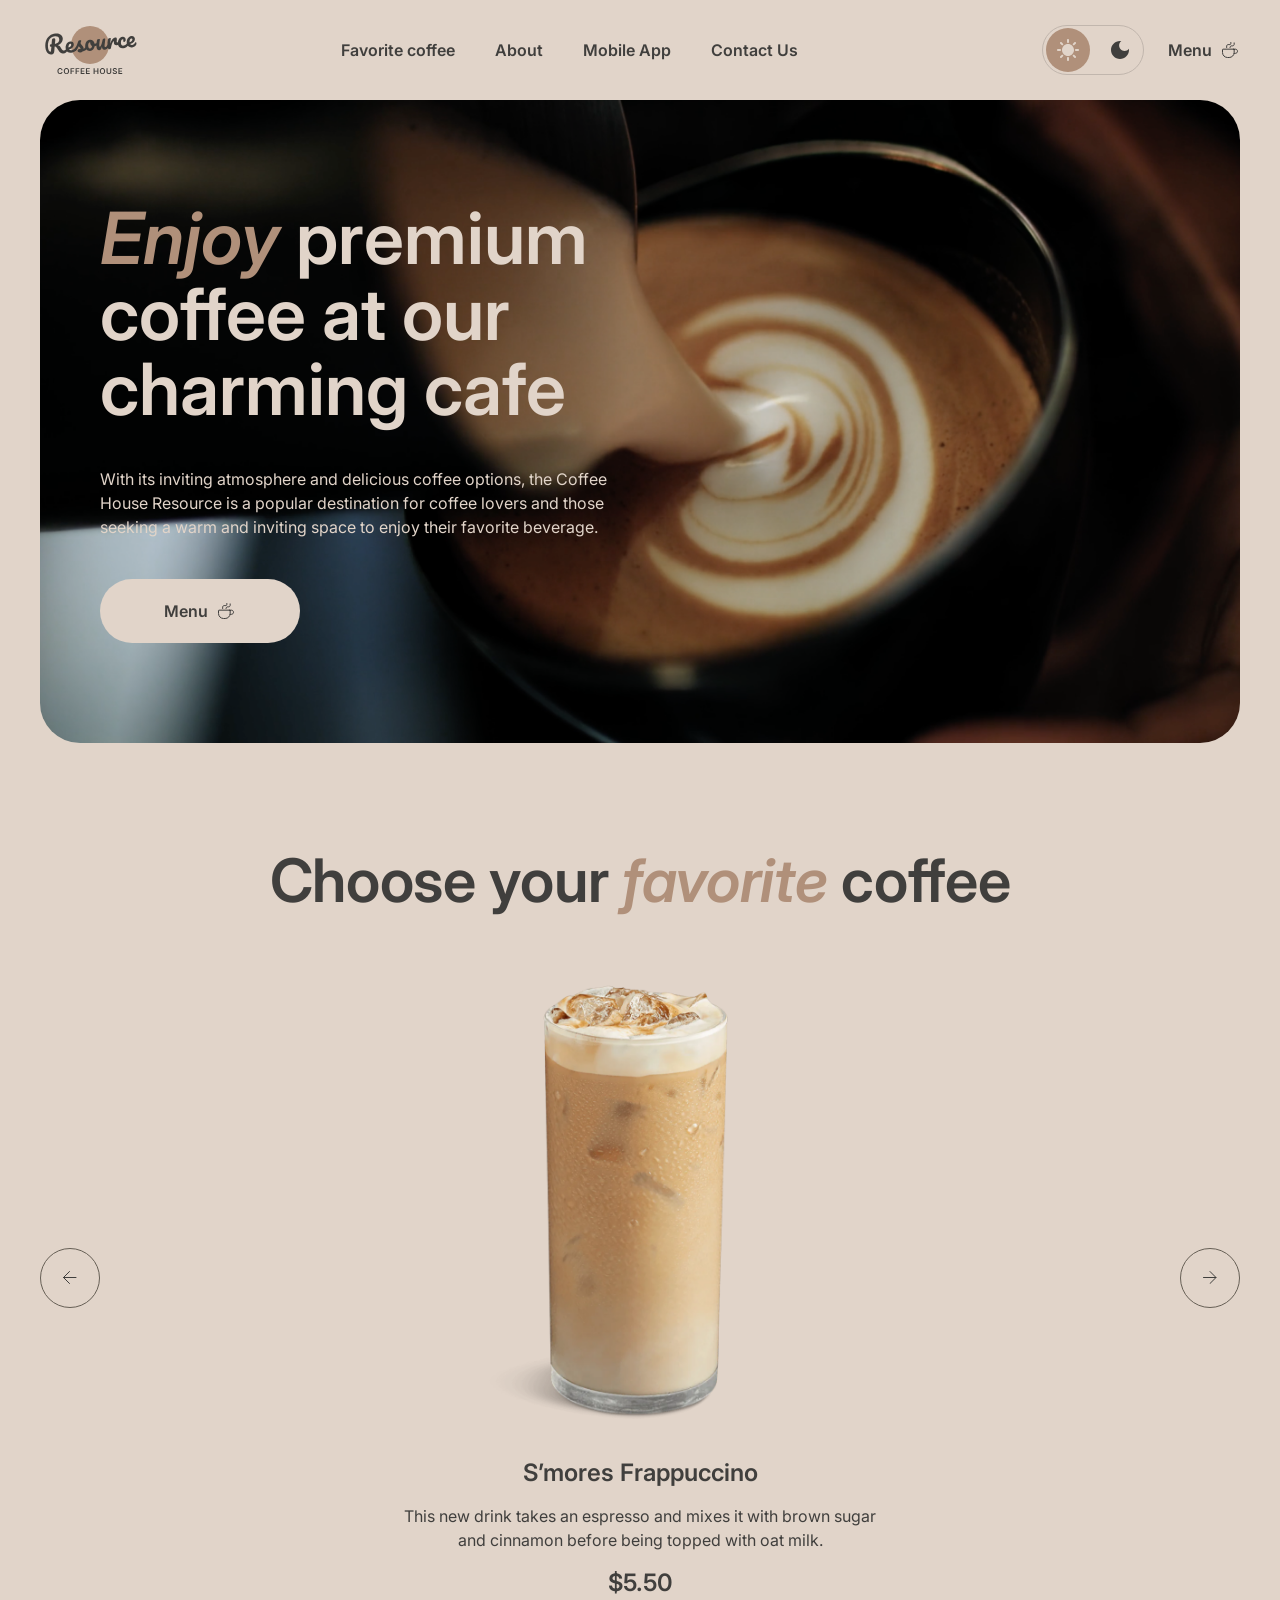
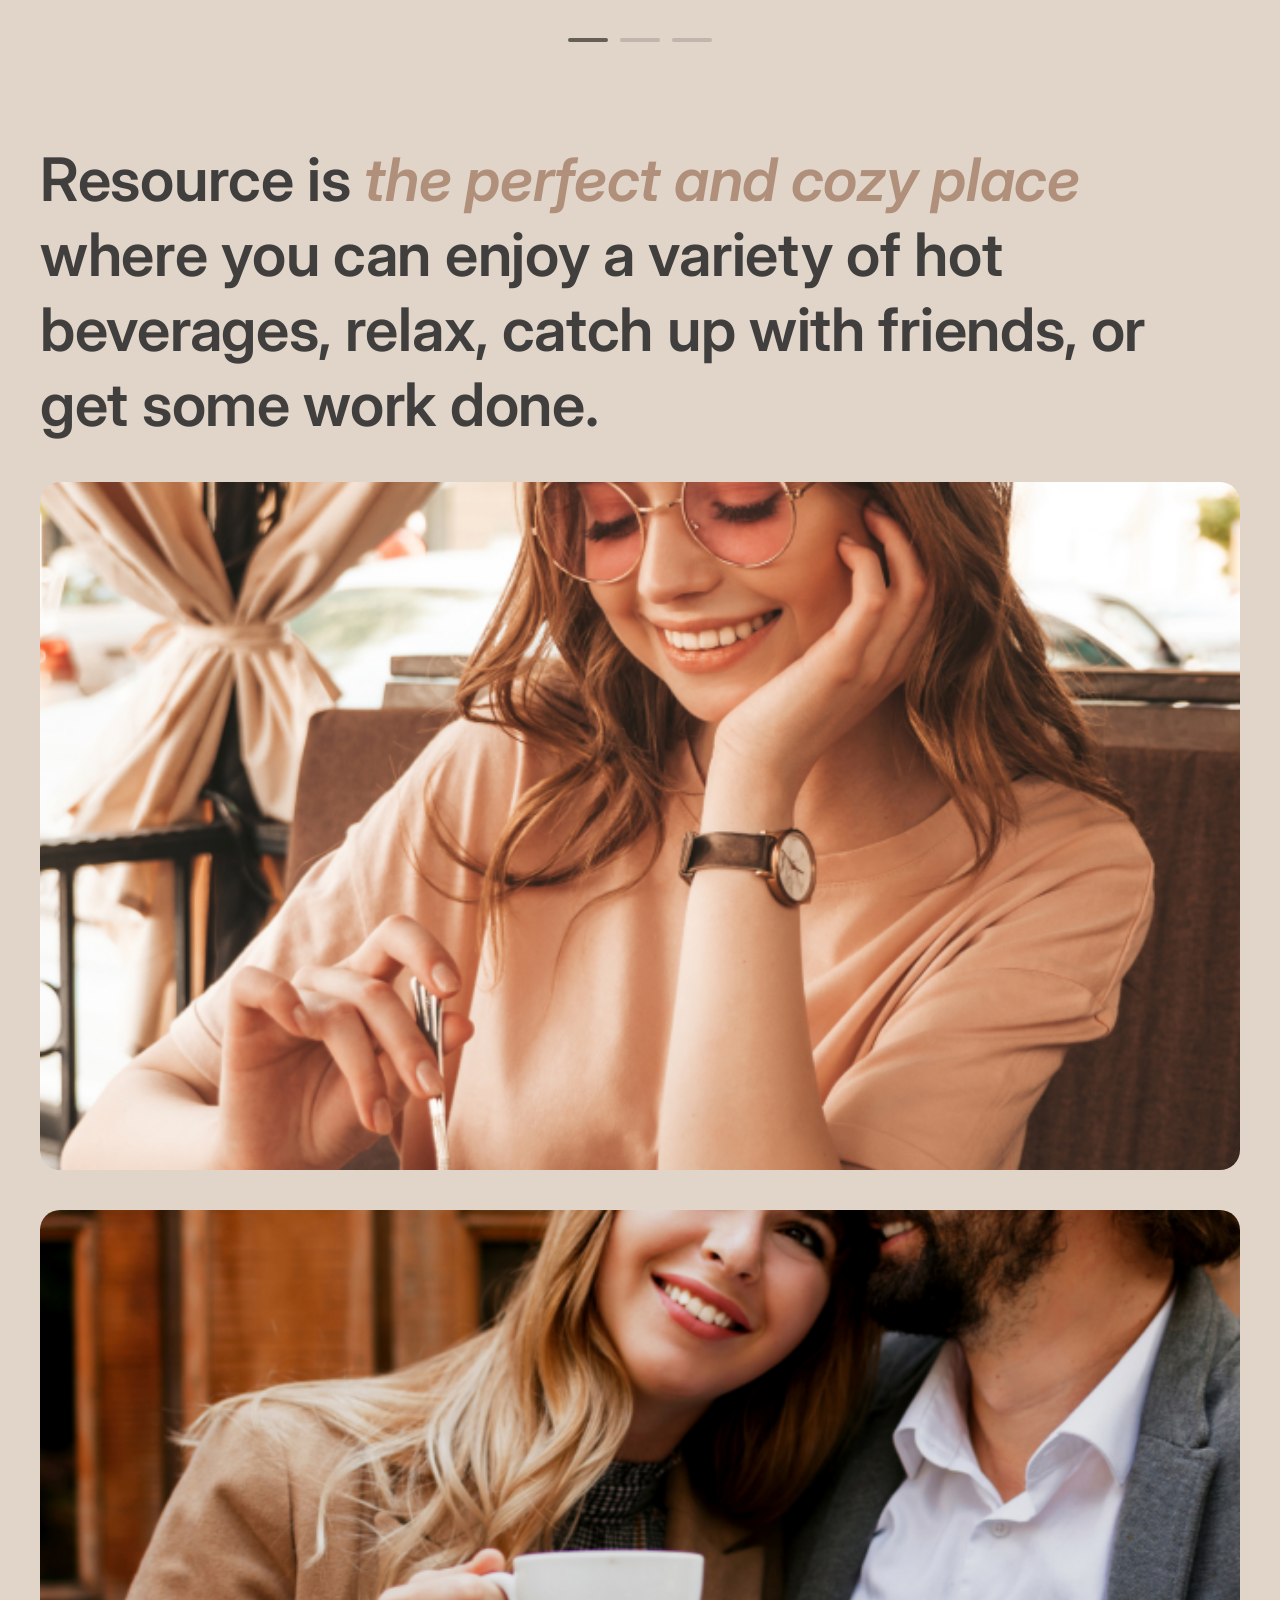
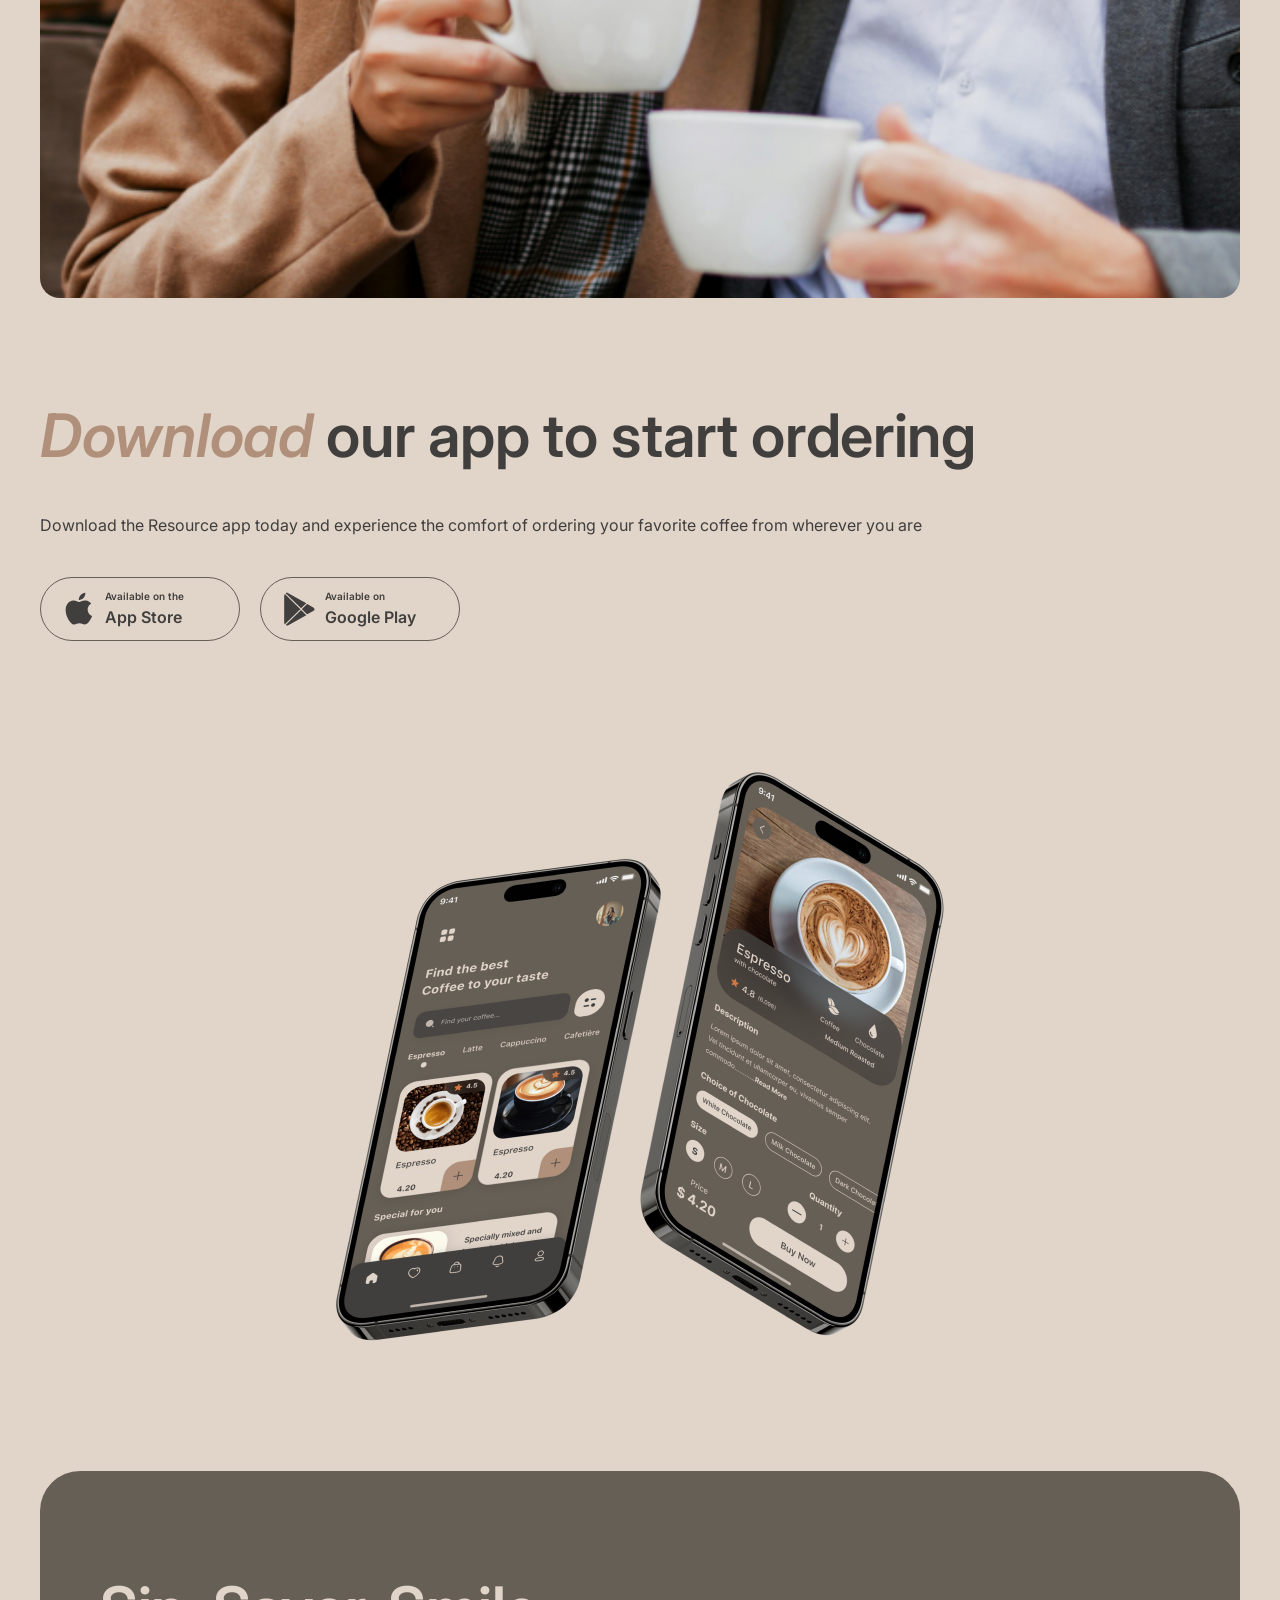
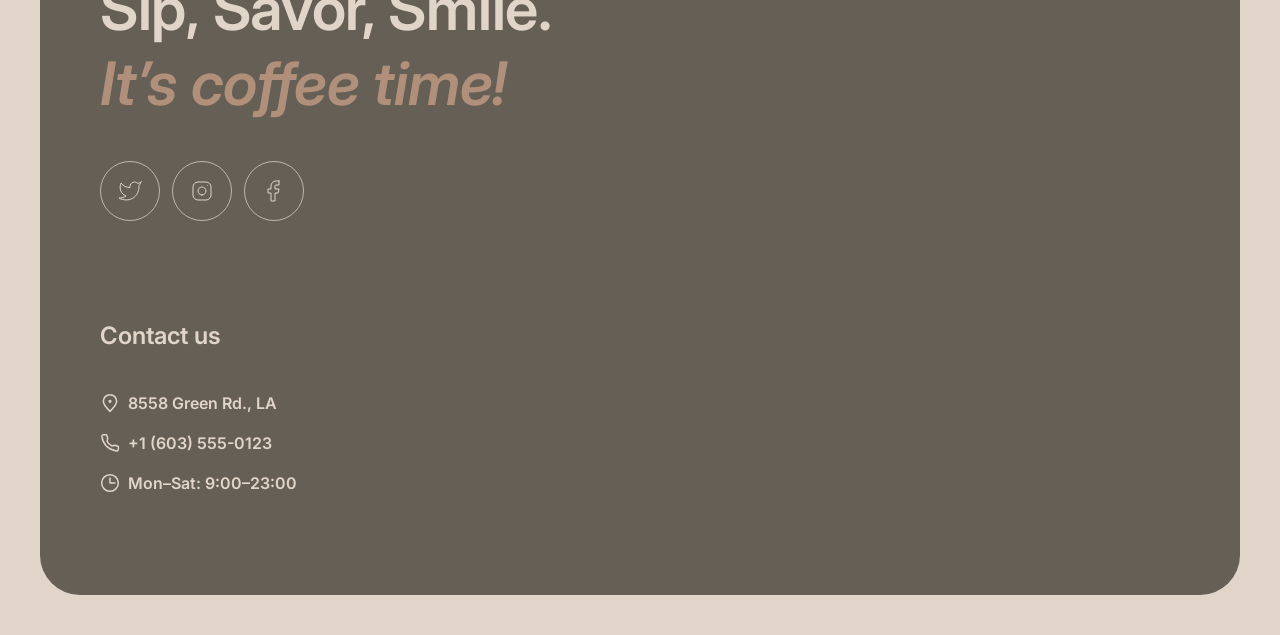
==== commit 80eb219e: "fix(theme): persist selected theme" ====
--- a/index.html
+++ b/index.html
@@ -6,6 +6,10 @@
     <meta charset="UTF-8">
     <meta name="viewport" content="width=device-width, initial-scale=1.0">
     <title>Coffee House</title>
+    <script>
+        const savedTheme = localStorage.getItem('theme') || 'light';
+        document.documentElement.dataset.theme = savedTheme;
+    </script>
     <link rel="stylesheet" href="./style.css">
 </head>
 
--- a/style.css
+++ b/style.css
@@ -266,8 +266,10 @@
     display: none;
 }
 
-.menu-item--menu {
-    display: none;
+.tab-item__icon img {
+    width: 20px;
+    height: 20px;
+    object-fit: contain;
 }
 
 .tab-item {
@@ -277,12 +279,28 @@
     height: var(--tab-item-height);
     gap: var(--tab-item-gap);
     padding: var(--tab-item-padding-top) var(--tab-item-padding-right) var(--tab-item-padding-bottom) var(--tab-item-padding-left);
+    border: 1px solid var(--color-border-primary);
     border-radius: var(--tab-item-radius);
+    color: var(--color-text-primary);
+    background-color: transparent;
+    transition:
+        color var(--transition-duration) var(--transition-timing),
+        background-color var(--transition-duration) var(--transition-timing);
+}
+
+.tab-item:hover {
+    border-color: var(--color-background-container);
     color: var(--color-text-inverse);
     background-color: var(--color-background-container);
 }
 
+.tab-item:hover .tab-item__icon {
+    background-color: var(--color-background-page);
+}
+
 .tab-item__icon {
+    width: 20px;
+    height: 20px;
     display: flex;
     align-items: center;
     justify-content: center;
@@ -290,6 +308,16 @@
     height: var(--tab-item-icon-size);
     flex-shrink: 0;
     border-radius: var(--tab-item-icon-radius);
+    background-color: var(--color-background-container);
+}
+
+.tab-item--active {
+    border-color: var(--color-background-container);
+    color: var(--color-text-inverse);
+    background-color: var(--color-background-container);
+}
+
+.tab-item--active .tab-item__icon {
     background-color: var(--color-background-page);
 }
 
@@ -436,12 +464,15 @@
 .burger-button__lines {
     display: flex;
     flex-direction: column;
-    gap: var(--burger-line-gap);
+    justify-content: space-between;
+    width: var(--burger-line-width);
+    height: calc(var(--burger-line-height) * 2 + var(--burger-line-gap));
 }
 
 .burger-button__line {
     width: var(--burger-line-width);
     height: var(--burger-line-height);
+    flex-shrink: 0;
     background-color: currentColor;
     transition: transform var(--transition-duration) var(--transition-timing);
 }
@@ -915,7 +946,9 @@
 
     .mobile-app__content h2 {
         max-width: 85%;
-    };
+    }
+
+    ;
 }
 
 @media (min-width: 768px) {
@@ -1011,6 +1044,7 @@
     .footer__container {
         gap: 100px;
     }
+
 }
 
 @media (min-width: 768px) and (max-width: 1439px) {
@@ -1024,16 +1058,7 @@
     }
 }
 
-@media (min-width: 1440px) {
-    .header {
-        padding: 20px 40px 0;
-    }
-
-    .header-menu {
-        display: flex;
-        align-items: center;
-    }
-
+@media (min-width: 1200px) {
     .desktop-menu {
         display: block;
         flex: 1;
@@ -1060,6 +1085,17 @@
     .burger-button,
     .mobile-menu {
         display: none;
+    }
+}
+
+@media (min-width: 1440px) {
+    .header {
+        padding: 20px 40px 0;
+    }
+
+    .header-menu {
+        display: flex;
+        align-items: center;
     }
 
     .hero {
@@ -1168,4 +1204,152 @@
     .about__column:last-child .about__image-wrapper:first-child {
         display: none;
     }
+}
+
+.menu {
+    margin-top: 20px;
+    padding: 0 16px;
+}
+
+.menu__container {
+    display: flex;
+    flex-direction: column;
+    gap: 40px;
+}
+
+.menu__offer {
+    display: flex;
+    justify-content: center;
+}
+
+.menu__title {
+    text-align: center;
+}
+
+.menu__content {
+    display: flex;
+    flex-direction: column;
+    align-items: center;
+    gap: 40px;
+}
+
+.menu__tabs {
+    display: flex;
+    align-items: center;
+    justify-content: center;
+    gap: 8px;
+}
+
+.tab-item {
+    transition:
+        color var(--transition-duration) var(--transition-timing),
+        background-color var(--transition-duration) var(--transition-timing);
+}
+
+.tab-item--active {
+    color: var(--color-text-inverse);
+    background-color: var(--color-background-container);
+}
+
+.menu__grid {
+    display: grid;
+    grid-template-columns: 1fr;
+    width: 100%;
+    gap: 40px;
+}
+
+.menu-card {
+    width: 100%;
+    overflow: hidden;
+    border: 1px solid var(--color-border-primary);
+    border-radius: 40px;
+    background-color: transparent;
+}
+
+.menu-card__image-wrapper {
+    overflow: hidden;
+    width: 100%;
+    aspect-ratio: 1;
+    border-radius: 40px 40px 0 0;
+}
+
+.menu-card__image {
+    width: 100%;
+    height: 100%;
+    object-fit: cover;
+}
+
+.menu-card__content {
+    display: flex;
+    flex-direction: column;
+    min-height: 190px;
+    padding: 20px;
+    gap: 12px;
+}
+
+.menu-card__title,
+.menu-card__price {
+    font-size: var(--font-size-h3-desktop);
+    line-height: var(--line-height-h2-mobile);
+    font-weight: var(--font-weight-semibold);
+}
+
+.menu-card__description {
+    flex: 1;
+    font-size: var(--font-size-body);
+    line-height: var(--line-height-body);
+}
+
+.refresh-button {
+    display: inline-flex;
+    align-items: center;
+    justify-content: center;
+    width: var(--slider-button-size);
+    height: var(--slider-button-size);
+    border: var(--slider-button-border-width) solid var(--color-border-inverse);
+    border-radius: 50%;
+    color: var(--color-text-primary);
+    transition:
+        color var(--transition-duration) var(--transition-timing),
+        background-color var(--transition-duration) var(--transition-timing);
+}
+
+.refresh-button:hover {
+    color: var(--color-text-inverse);
+    background-color: var(--color-background-container);
+}
+
+.refresh-button svg {
+    width: 24px;
+    height: 24px;
+}
+
+.refresh-button[hidden] {
+    display: none;
+}
+
+@media (min-width: 768px) {
+    .menu {
+        padding: 0 40px;
+    }
+
+    .menu__grid {
+        grid-template-columns: repeat(2, minmax(0, 1fr));
+        gap: 40px;
+    }
+}
+
+@media (min-width: 1200px) {
+    .menu__grid {
+        grid-template-columns: repeat(4, minmax(0, 1fr));
+        gap: 40px;
+    }
+
+    .refresh-button {
+        display: none;
+    }
+
+    .menu__title {
+        padding: 0 280px;
+    }
 }
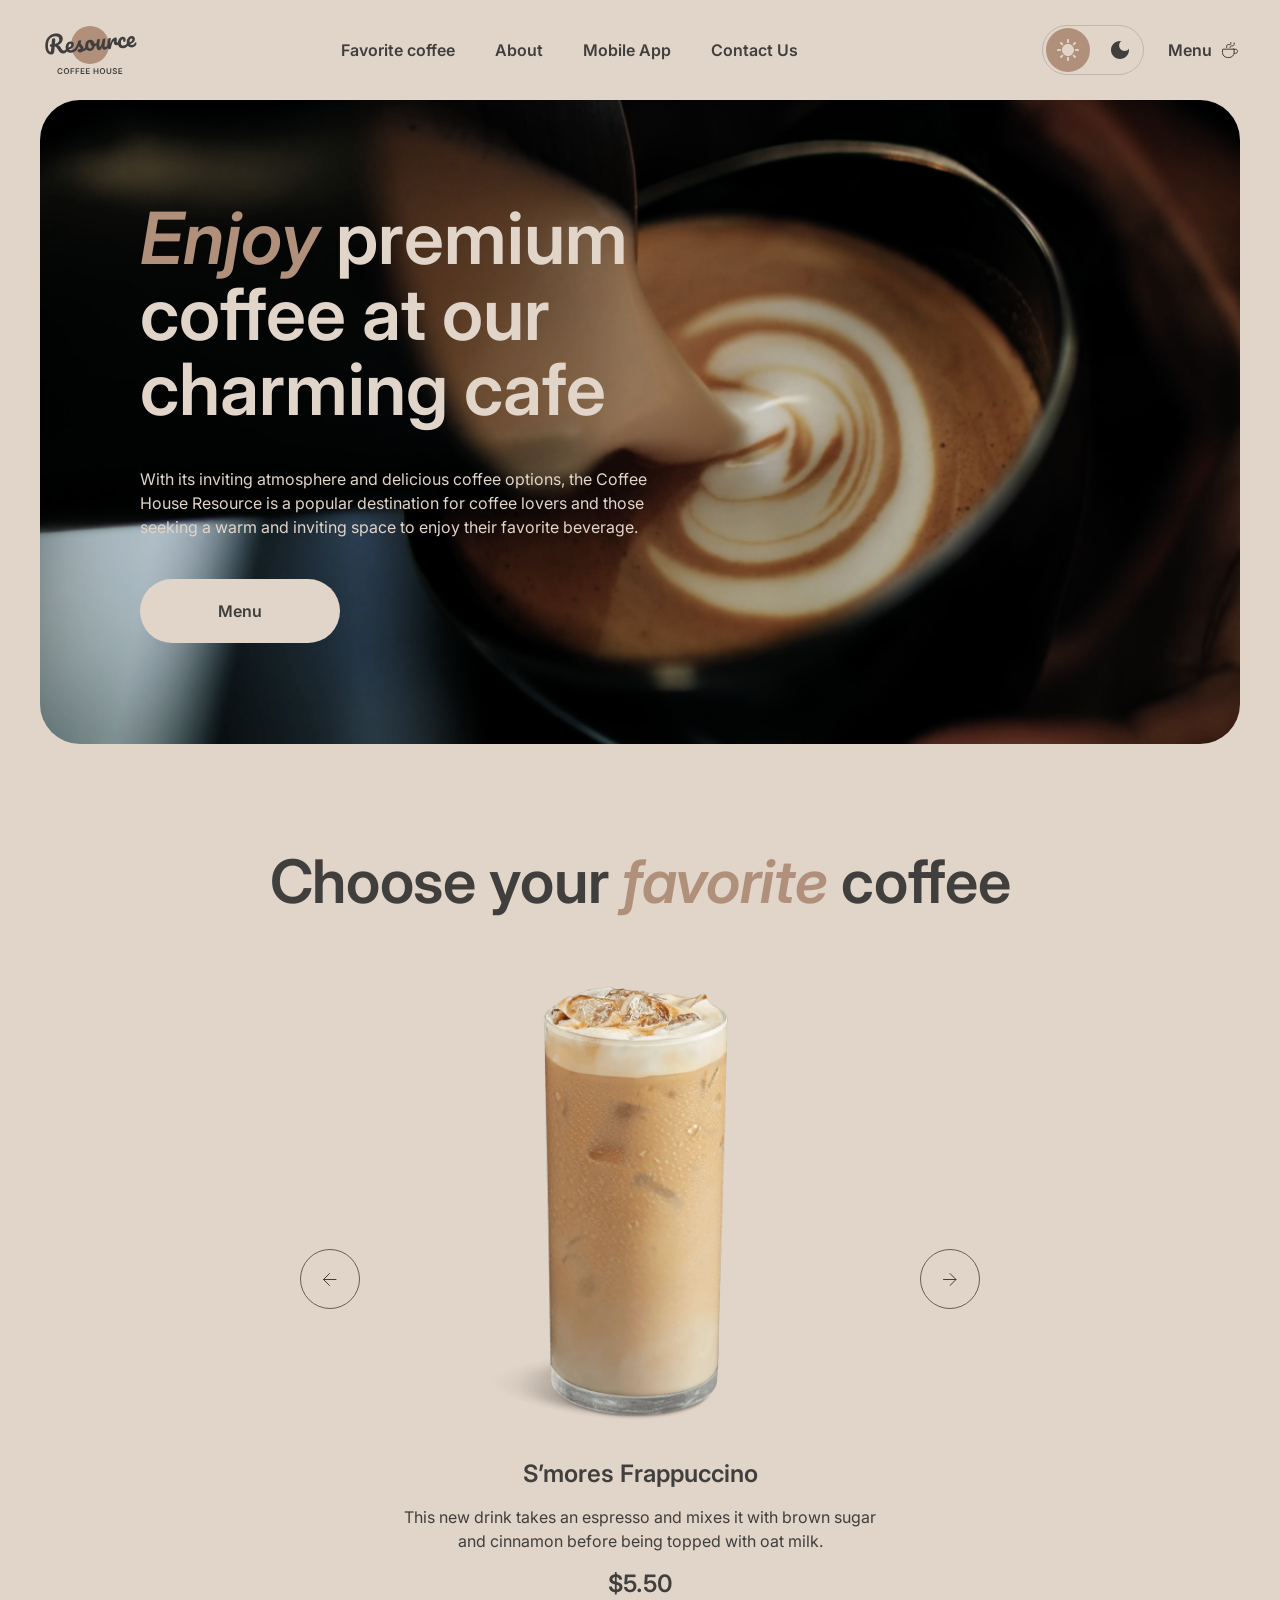
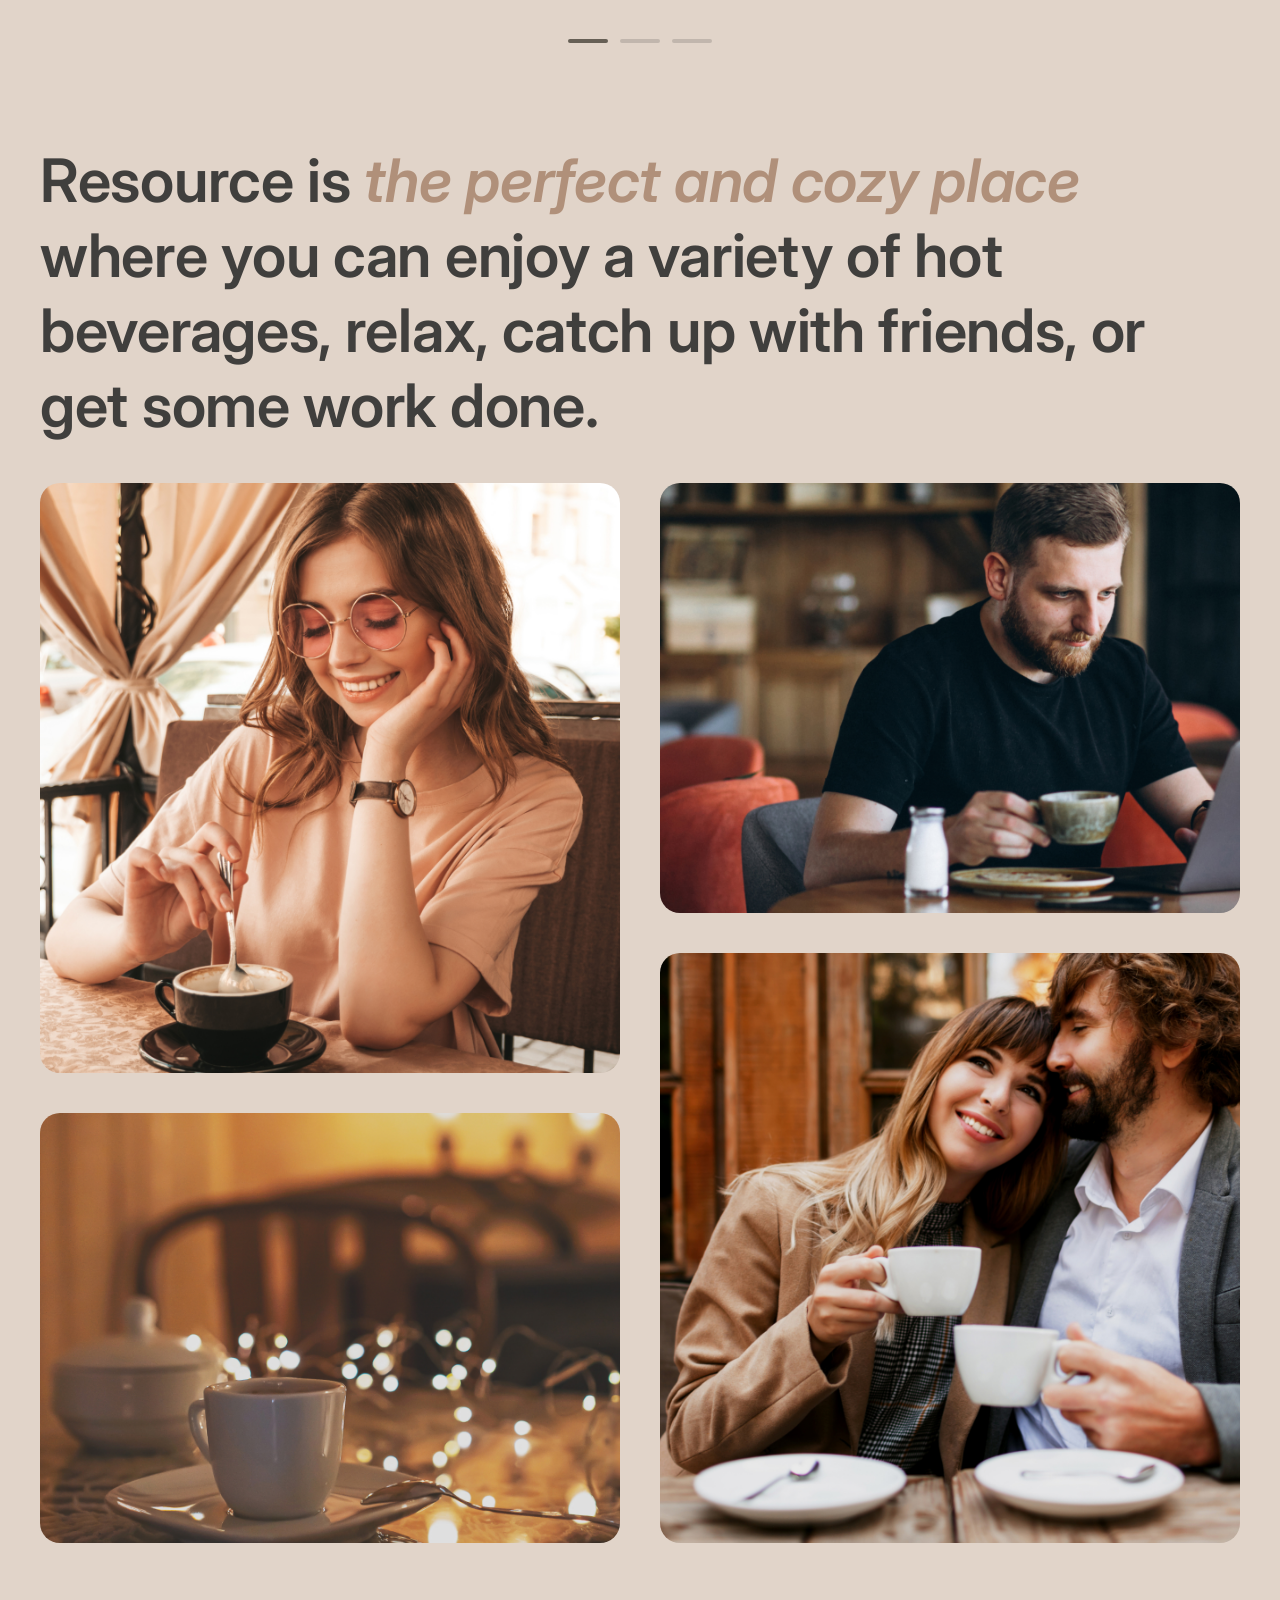
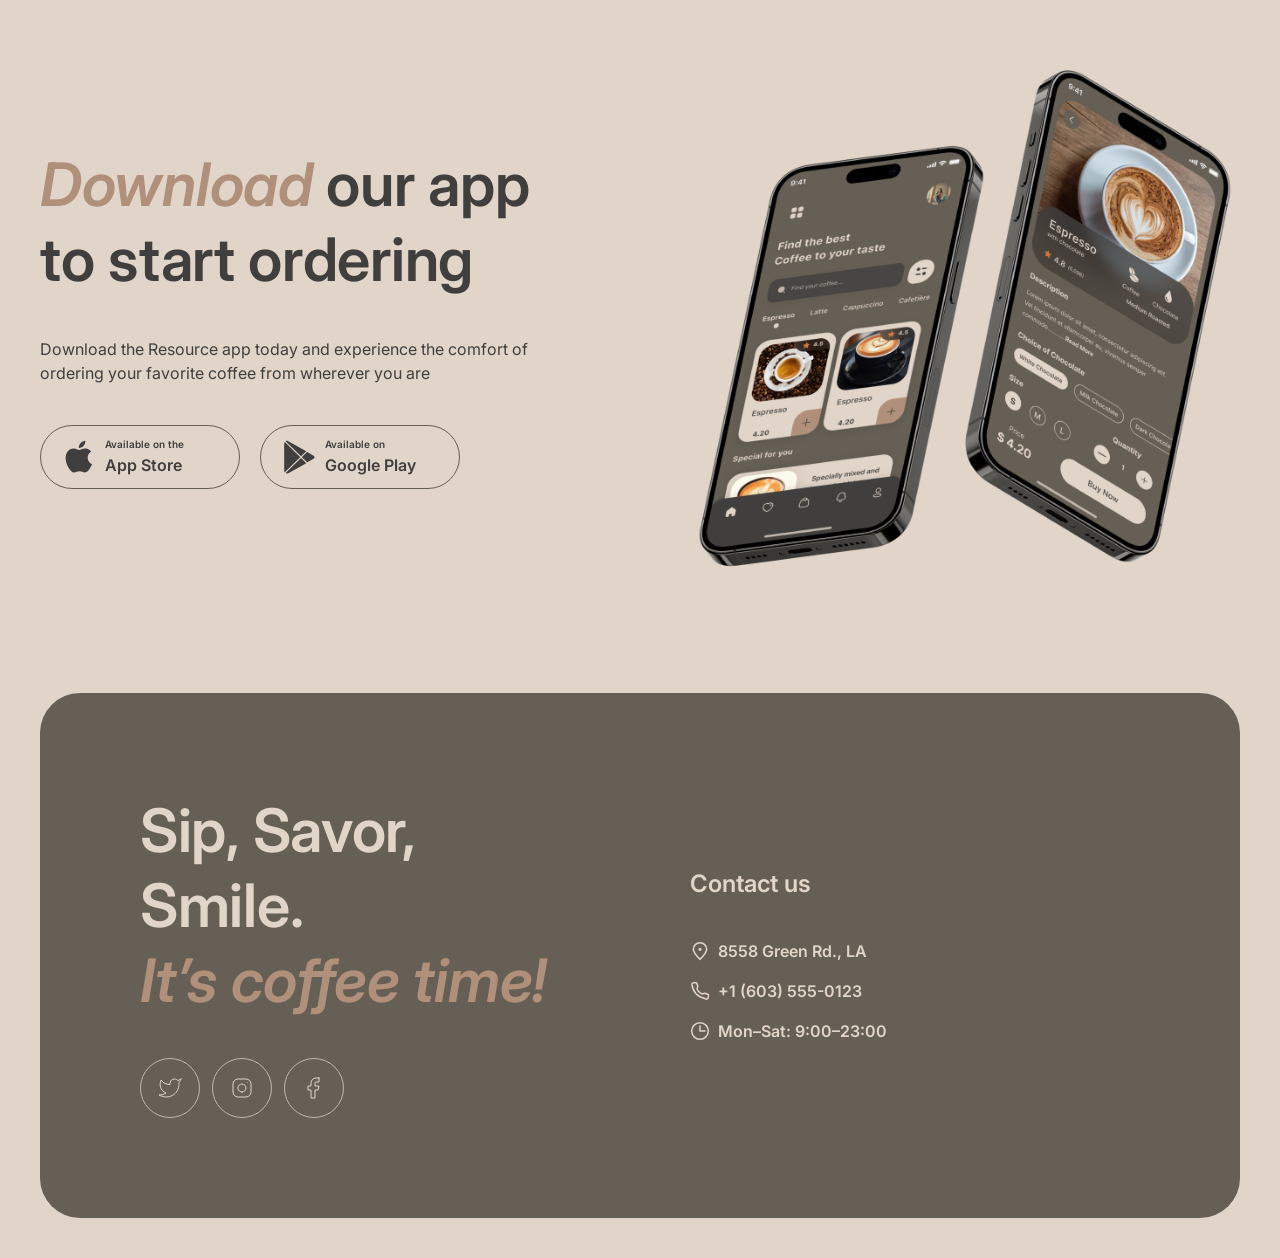
==== commit e67ef574: "feat(slider): implement coffee slider" ====
--- a/index.html
+++ b/index.html
@@ -174,27 +174,7 @@
                         </svg>
                     </button>
 
-                    <div class="slider__track">
-                        <article class="coffee-card">
-                            <img class="coffee-card__image" src="./assets/images/coffee-slider-1.png"
-                                alt="S’mores Frappuccino">
-
-                            <div class="coffee-card__description">
-                                <h3 class="coffee-card__title">
-                                    S’mores Frappuccino
-                                </h3>
-
-                                <p class="coffee-card__text">
-                                    This new drink takes an espresso and mixes it with brown sugar and cinnamon before
-                                    being topped with oat milk.
-                                </p>
-
-                                <p class="coffee-card__price">
-                                    $5.50
-                                </p>
-                            </div>
-                        </article>
-                    </div>
+                    <div class="slider__track"></div>
 
                     <button class="slider-button slider-button--next" type="button" aria-label="Next coffee">
                         <svg width="14" height="13" viewBox="0 0 14 13" fill="none" xmlns="http://www.w3.org/2000/svg">
@@ -204,7 +184,7 @@
                     </button>
                 </div>
 
-                <div class="slider__controls" aria-label="Coffee slider controls">
+                <div class="slider__controls">
                     <span class="slider__control slider__control--active"></span>
                     <span class="slider__control"></span>
                     <span class="slider__control"></span>
--- a/style.css
+++ b/style.css
@@ -16,6 +16,7 @@
 
     --font-weight-regular: 400;
     --font-weight-semibold: 600;
+    --font-weight-medium: 500;
 
     --font-size-h1-mobile: 42px;
     --font-size-h2-mobile: 32px;
@@ -41,7 +42,6 @@
     --menu-item-hover-border: 2px;
     --menu-item-hover-gap: 4px;
 
-    --tab-item-width: 115px;
     --tab-item-height: 46px;
     --tab-item-gap: 8px;
     --tab-item-radius: 100px;
@@ -117,6 +117,12 @@
 
     --transition-duration: 500ms;
     --transition-timing: ease-in;
+
+    --modal-radius: 40px;
+    --modal-padding: 16px;
+    --modal-content-gap: 20px;
+    --modal-option-gap: 8px;
+    --modal-divider-margin: 20px;
 }
 
 [data-theme='dark'] {
@@ -143,8 +149,8 @@
 }
 
 body {
+    min-width: 320px;
     margin: 0;
-    min-width: 320px;
     font-family: var(--font-family-primary);
     font-size: var(--font-size-body);
     font-weight: var(--font-weight-regular);
@@ -204,13 +210,13 @@
 }
 
 h1 {
-    font-size: var(--font-size-h1-mobile);
-    line-height: var(--line-height-h1-mobile);
+    font-size: var(--font-size-h1-desktop);
+    line-height: var(--line-height-h1-desktop);
 }
 
 h2 {
-    font-size: var(--font-size-h2-mobile);
-    line-height: var(--line-height-h2-mobile);
+    font-size: var(--font-size-h2-desktop);
+    line-height: var(--line-height-h2-desktop);
     letter-spacing: -0.3px;
 }
 
@@ -223,6 +229,7 @@
 }
 
 .menu-item {
+    position: relative;
     display: inline-flex;
     align-items: center;
     gap: var(--menu-item-gap);
@@ -237,12 +244,8 @@
 }
 
 .menu-item--menu {
-    position: relative;
-    display: none;
-}
-
-.menu-item {
-    position: relative;
+    display: inline-flex;
+    width: 100%;
 }
 
 .menu-item::after {
@@ -263,7 +266,27 @@
 }
 
 .desktop-menu {
-    display: none;
+    display: block;
+    flex: 1;
+}
+
+.desktop-menu__list {
+    display: flex;
+    align-items: center;
+    justify-content: center;
+    gap: 40px;
+    padding-right: 44px;
+}
+
+.tab-item__icon {
+    display: flex;
+    align-items: center;
+    justify-content: center;
+    width: var(--tab-item-icon-size);
+    height: var(--tab-item-icon-size);
+    flex-shrink: 0;
+    border-radius: var(--tab-item-icon-radius);
+    background-color: var(--color-background-container);
 }
 
 .tab-item__icon img {
@@ -275,7 +298,7 @@
 .tab-item {
     display: inline-flex;
     align-items: center;
-    width: var(--tab-item-width);
+    width: auto;
     height: var(--tab-item-height);
     gap: var(--tab-item-gap);
     padding: var(--tab-item-padding-top) var(--tab-item-padding-right) var(--tab-item-padding-bottom) var(--tab-item-padding-left);
@@ -296,19 +319,6 @@
 
 .tab-item:hover .tab-item__icon {
     background-color: var(--color-background-page);
-}
-
-.tab-item__icon {
-    width: 20px;
-    height: 20px;
-    display: flex;
-    align-items: center;
-    justify-content: center;
-    width: var(--tab-item-icon-size);
-    height: var(--tab-item-icon-size);
-    flex-shrink: 0;
-    border-radius: var(--tab-item-icon-radius);
-    background-color: var(--color-background-container);
 }
 
 .tab-item--active {
@@ -408,6 +418,7 @@
     justify-content: center;
     width: var(--slider-button-size);
     height: var(--slider-button-size);
+    flex-shrink: 0;
     border: var(--slider-button-border-width) solid var(--color-border-inverse);
     border-radius: var(--slider-button-radius);
     color: var(--color-text-primary);
@@ -452,7 +463,7 @@
 }
 
 .burger-button {
-    display: inline-flex;
+    display: none;
     align-items: center;
     justify-content: center;
     width: var(--burger-button-size);
@@ -522,10 +533,10 @@
     display: flex;
     align-items: center;
     justify-content: space-between;
-    width: var(--theme-switch-width);
-    height: var(--theme-switch-height);
-    gap: var(--theme-switch-gap);
-    padding: var(--theme-switch-padding);
+    width: 102px;
+    height: 50px;
+    gap: 8px;
+    padding: 3px;
     border: var(--theme-switch-border-width) solid var(--color-border-primary);
     border-radius: var(--theme-switch-radius);
 }
@@ -534,8 +545,8 @@
     display: flex;
     align-items: center;
     justify-content: center;
-    width: var(--theme-switch-item-size);
-    height: var(--theme-switch-item-size);
+    width: 44px;
+    height: 44px;
     flex-shrink: 0;
     border: 0;
     border-radius: var(--theme-switch-item-radius);
@@ -599,19 +610,19 @@
 }
 
 .header {
-    padding: 20px 16px 0;
+    padding: 20px 40px 0;
 }
 
 .header-menu {
     display: flex;
     align-items: center;
-    justify-content: space-between;
 }
 
 .header-actions {
     display: flex;
     align-items: center;
-    gap: 12px;
+    gap: 24px;
+    margin-left: auto;
 }
 
 .mobile-menu {
@@ -632,6 +643,8 @@
 }
 
 .header--menu-open {
+    display: flex;
+    flex-direction: column;
     position: fixed;
     inset: 0;
     z-index: 10;
@@ -645,15 +658,17 @@
     align-items: center;
     justify-content: center;
     min-height: calc(100vh - 80px);
+    flex: 1;
 }
 
 .hero {
     margin-top: 20px;
-    padding: 0 16px;
+    padding: 0 40px;
 }
 
 .hero__container {
-    padding: 60px 16px;
+    min-height: 644px;
+    padding: 100px;
     border-radius: 40px;
     background-image: url('./assets/images/img-hero.png');
     background-position: center;
@@ -708,8 +723,8 @@
 
 .primary-button__icon {
     position: absolute;
+    top: 50%;
     left: calc(100% + 8px);
-    top: 50%;
     width: 20px;
     height: 20px;
     opacity: 0;
@@ -736,7 +751,7 @@
 }
 
 .slider {
-    padding: 0 16px;
+    padding: 0 40px;
 }
 
 .slider__content {
@@ -748,12 +763,55 @@
 }
 
 .slider__track {
-    width: 100%;
+    width: 480px;
+    max-width: 100%;
     overflow: hidden;
-}
-
-.slider-button {
-    display: none;
+    position: relative;
+}
+
+.slider__slides {
+    display: flex;
+    width: 100%;
+    transition: transform var(--transition-duration) var(--transition-timing);
+}
+
+.slider__slides .coffee-card {
+    flex: 0 0 100%;
+    width: 100%;
+}
+
+.slider__slide {
+    flex: 0 0 100%;
+    width: 100%;
+}
+
+.slider__mask {
+    position: absolute;
+    top: 0;
+    bottom: 0;
+    width: 20%; 
+    background: var(--color-background-page); 
+    z-index: 1; 
+    pointer-events: none; 
+}
+
+.slider__mask--left {
+    left: 0;
+}
+
+.slider__mask--right {
+    right: 0;
+}
+
+.slider__slide–active {
+    position: relative;
+    z-index: 2; 
+}
+
+@media (max-width: 767px) {
+    .slider__track {
+        width: 100%;
+    }
 }
 
 .slider__title {
@@ -762,6 +820,9 @@
 
 .coffee-card {
     width: 100%;
+    max-width: 480px;
+    margin: 0 auto;
+    flex: 0 0 100%;
 }
 
 .coffee-card__image {
@@ -814,7 +875,7 @@
 }
 
 .about {
-    padding: 0 16px;
+    padding: 0 40px;
 }
 
 .about__container {
@@ -828,43 +889,62 @@
 }
 
 .about__images {
-    display: flex;
-    flex-direction: column;
+    display: grid;
+    grid-template-columns: repeat(2, minmax(0, 1fr));
     gap: 40px;
+    height: 1060px;
 }
 
 .about__column {
-    display: flex;
-    flex-direction: column;
+    display: grid;
     gap: 40px;
+    min-height: 0;
+}
+
+.about__column:first-child {
+    grid-template-rows: 1.372fr 1fr;
+}
+
+.about__column:last-child {
+    grid-template-rows: 1fr 1.372fr;
 }
 
 .about__image-wrapper {
     overflow: hidden;
+    min-height: 0;
     border-radius: 20px;
 }
 
 .about__image {
     width: 100%;
     height: 100%;
+    min-height: 0;
+    max-width: none;
+    border-radius: 20px;
     object-fit: cover;
     transform: scale(1.1);
 }
 
 .mobile-app {
-    padding: 0 16px;
+    padding: 0 40px;
 }
 
 .mobile-app__container {
+    display: grid;
+    grid-template-columns: 1fr 1fr;
+    gap: 100px;
+}
+
+.mobile-app__content {
     display: flex;
     flex-direction: column;
+    align-self: center;
     gap: 40px;
-}
-
-.mobile-app__content {
-    display: flex;
-    flex-direction: column;
-    gap: 40px;
+    flex: 1;
+}
+
+.mobile-app__content h2 {
+    width: 90%;
 }
 
 .mobile-app__text {
@@ -874,30 +954,35 @@
 
 .mobile-app__buttons {
     display: flex;
-    flex-direction: column;
+    flex-direction: row;
     gap: 20px;
 }
 
 .mobile-app__image {
-    width: 348px;
-    max-width: 100%;
-    height: 348px;
-    margin: 0 auto;
+    width: 100%;
+    height: auto;
+    margin: 0;
     object-fit: contain;
 }
 
 .footer {
-    padding: 60px 16px;
+    padding: 100px;
+    margin: 100px 40px 40px;
     border-radius: 40px;
-    margin: 100px 16px 40px;
     color: var(--color-text-inverse);
     background-color: var(--color-background-container);
 }
 
 .footer__container {
     display: flex;
-    flex-direction: column;
-    gap: 40px;
+    align-items: center;
+    justify-content: space-between;
+    gap: 100px;
+}
+
+.footer__offer,
+.contacts-info {
+    flex: 1;
 }
 
 .footer__offer {
@@ -934,281 +1019,9 @@
     color: var(--color-text-inverse);
 }
 
-@media (max-width: 767px) {
-    .about__image-wrapper {
-        height: 590px;
-    }
-
-    .about__image {
-        height: 100%;
-        object-fit: cover;
-    }
-
-    .mobile-app__content h2 {
-        max-width: 85%;
-    }
-
-    ;
-}
-
-@media (min-width: 768px) {
-    h1 {
-        font-size: var(--font-size-h1-desktop);
-        line-height: var(--line-height-h1-desktop);
-    }
-
-    h2 {
-        font-size: var(--font-size-h2-desktop);
-        line-height: var(--line-height-h2-desktop);
-    }
-
-    .theme-switch {
-        width: 102px;
-        height: 50px;
-        gap: 8px;
-        padding: 3px;
-    }
-
-    .theme-switch__item {
-        width: 44px;
-        height: 44px;
-    }
-
-    .header {
-        padding: 20px 40px 0;
-    }
-
-    .header-actions {
-        gap: 24px;
-    }
-
-    .hero {
-        padding: 0 40px;
-    }
-
-    .hero__container {
-        padding: 100px 60px;
-    }
-
-    .slider {
-        padding: 0 40px;
-    }
-
-    .slider-button {
-        display: inline-flex;
-        flex-shrink: 0;
-    }
-
-    .slider__track {
-        flex: 1;
-    }
-
-    .coffee-card {
-        max-width: 480px;
-        margin: 0 auto;
-    }
-
-    .about {
-        padding: 0 40px;
-    }
-
-    .mobile-app {
-        padding: 0 40px;
-    }
-
-    .mobile-app__container {
-        gap: 100px;
-    }
-
-    .mobile-app__buttons {
-        flex-direction: row;
-        gap: 20px;
-    }
-
-    .mobile-app__content h2 {
-        width: 85%;
-    }
-
-    .mobile-app__image {
-        width: 630px;
-        height: 630px;
-    }
-
-    .footer {
-        padding: 100px 60px;
-        margin-left: 40px;
-        margin-right: 40px;
-        text-align: left;
-    }
-
-    .footer__container {
-        gap: 100px;
-    }
-
-}
-
-@media (min-width: 768px) and (max-width: 1439px) {
-    .about__image-wrapper {
-        height: 688px;
-    }
-
-    .about__image {
-        height: 100%;
-        object-fit: cover;
-    }
-}
-
-@media (min-width: 1200px) {
-    .desktop-menu {
-        display: block;
-        flex: 1;
-    }
-
-    .desktop-menu__list {
-        display: flex;
-        align-items: center;
-        justify-content: center;
-        gap: 40px;
-        padding-right: 44px;
-    }
-
-    .header-actions {
-        margin-left: auto;
-        gap: 24px;
-    }
-
-    .menu-item--menu {
-        display: inline-flex;
-        width: 100%;
-    }
-
-    .burger-button,
-    .mobile-menu {
-        display: none;
-    }
-}
-
-@media (min-width: 1440px) {
-    .header {
-        padding: 20px 40px 0;
-    }
-
-    .header-menu {
-        display: flex;
-        align-items: center;
-    }
-
-    .hero {
-        padding: 0 40px;
-    }
-
-    .hero__container {
-        min-height: 644px;
-        padding: 100px;
-    }
-
-    .about {
-        padding: 0 40px;
-    }
-
-    .about__images {
-        display: grid;
-        grid-template-columns: repeat(2, minmax(0, 1fr));
-        gap: 40px;
-        height: 1060px;
-    }
-
-    .about__column {
-        display: grid;
-        gap: 40px;
-        min-height: 0;
-    }
-
-    .about__column:first-child {
-        grid-template-rows: 1.372fr 1fr;
-    }
-
-    .about__column:last-child {
-        grid-template-rows: 1fr 1.372fr;
-    }
-
-    .about__image {
-        width: 100%;
-        height: 100%;
-        min-height: 0;
-        max-width: none;
-        border-radius: 20px;
-        object-fit: cover;
-    }
-
-    .mobile-app {
-        padding: 0 40px;
-    }
-
-    .mobile-app__container {
-        display: grid;
-        grid-template-columns: 1fr 1fr;
-        gap: 100px;
-    }
-
-    .mobile-app__content {
-        align-self: center;
-        flex: 1;
-    }
-
-    .mobile-app__content h2 {
-        width: 90%;
-    }
-
-    .mobile-app__buttons {
-        flex-direction: row;
-        gap: 20px;
-    }
-
-    .mobile-app__image {
-        margin: 0;
-        flex-shrink: 0;
-        width: 100%;
-        height: auto;
-    }
-
-    .footer {
-        padding: 100px;
-        margin: 100px 40px 40px 40px;
-    }
-
-    .footer__container {
-        flex-direction: row;
-        align-items: center;
-        justify-content: space-between;
-        gap: 100px;
-    }
-
-    .footer__offer,
-    .contacts-info {
-        flex: 1;
-    }
-}
-
-@media (max-width: 1439px) {
-    .primary-button__content {
-        transform: translateX(-14px);
-    }
-
-    .primary-button__icon {
-        opacity: 1;
-        transform: translateY(-50%) scale(1);
-    }
-
-    .about__column:first-child .about__image-wrapper:nth-child(2),
-    .about__column:last-child .about__image-wrapper:first-child {
-        display: none;
-    }
-}
-
 .menu {
     margin-top: 20px;
-    padding: 0 16px;
+    padding: 0 40px;
 }
 
 .menu__container {
@@ -1223,6 +1036,7 @@
 }
 
 .menu__title {
+    padding: 0 280px;
     text-align: center;
 }
 
@@ -1238,22 +1052,11 @@
     align-items: center;
     justify-content: center;
     gap: 8px;
-}
-
-.tab-item {
-    transition:
-        color var(--transition-duration) var(--transition-timing),
-        background-color var(--transition-duration) var(--transition-timing);
-}
-
-.tab-item--active {
-    color: var(--color-text-inverse);
-    background-color: var(--color-background-container);
 }
 
 .menu__grid {
     display: grid;
-    grid-template-columns: 1fr;
+    grid-template-columns: repeat(4, minmax(0, 1fr));
     width: 100%;
     gap: 40px;
 }
@@ -1301,7 +1104,7 @@
 }
 
 .refresh-button {
-    display: inline-flex;
+    display: none;
     align-items: center;
     justify-content: center;
     width: var(--slider-button-size);
@@ -1328,28 +1131,524 @@
     display: none;
 }
 
-@media (min-width: 768px) {
+@media (max-width: 1199px) {
+    h1 {
+        font-size: var(--font-size-h1-mobile);
+        line-height: var(--line-height-h1-mobile);
+    }
+
+    h2 {
+        font-size: var(--font-size-h2-mobile);
+        line-height: var(--line-height-h2-mobile);
+    }
+
+    .desktop-menu {
+        display: none;
+    }
+
+    .menu-item--menu {
+        display: none;
+    }
+
+    .burger-button {
+        display: inline-flex;
+    }
+
+    .header {
+        padding: 20px 40px 0;
+    }
+
+    .header-menu {
+        justify-content: space-between;
+    }
+
+    .header-actions {
+        gap: 24px;
+        margin-left: 0;
+    }
+
+    .theme-switch {
+        width: 102px;
+        height: 50px;
+        gap: 8px;
+        padding: 3px;
+    }
+
+    .theme-switch__item {
+        width: 44px;
+        height: 44px;
+    }
+
+    .hero {
+        padding: 0 40px;
+    }
+
+    .hero__container {
+        min-height: 0;
+        padding: 100px 60px;
+    }
+
+    .slider {
+        padding: 0 40px;
+    }
+
+    .slider-button {
+        display: inline-flex;
+    }
+
+    .slider__track {
+        flex: 1;
+    }
+
+    .coffee-card {
+        max-width: 480px;
+    }
+
+    .about {
+        padding: 0 40px;
+    }
+
+    .about__images {
+        display: flex;
+        flex-direction: column;
+        height: auto;
+    }
+
+    .about__column {
+        display: flex;
+        flex-direction: column;
+        gap: 40px;
+    }
+
+    .about__column:first-child .about__image-wrapper:nth-child(2),
+    .about__column:last-child .about__image-wrapper:first-child {
+        display: none;
+    }
+
+    .about__image-wrapper {
+        height: 688px;
+    }
+
+    .about__image {
+        height: 100%;
+        object-fit: cover;
+    }
+
+    .mobile-app {
+        padding: 0 40px;
+    }
+
+    .mobile-app__container {
+        display: flex;
+        flex-direction: column;
+        gap: 100px;
+    }
+
+    .mobile-app__content h2 {
+        width: 85%;
+    }
+
+    .mobile-app__buttons {
+        flex-direction: row;
+        gap: 20px;
+    }
+
+    .mobile-app__image {
+        width: 630px;
+        height: 630px;
+        margin: 0 auto;
+    }
+
+    .footer {
+        padding: 100px 60px;
+        margin-left: 40px;
+        margin-right: 40px;
+    }
+
+    .footer__container {
+        flex-direction: column;
+        align-items: stretch;
+        gap: 100px;
+    }
+
+    .footer__offer,
+    .contacts-info {
+        flex: none;
+    }
+
     .menu {
         padding: 0 40px;
+    }
+
+    .menu__title {
+        padding: 0;
     }
 
     .menu__grid {
         grid-template-columns: repeat(2, minmax(0, 1fr));
         gap: 40px;
     }
-}
-
-@media (min-width: 1200px) {
+
+    .refresh-button {
+        display: inline-flex;
+    }
+}
+
+
+@media (min-width: 769px) {
+    .desktop-menu {
+        display: block;
+    }
+
+    .menu-item--menu {
+        display: inline-flex;
+    }
+
+    .burger-button {
+        display: none;
+    }
+
+    .mobile-menu {
+        display: none !important;
+    }
+
+    .header--menu-open {
+        display: block;
+        position: static;
+        inset: auto;
+        z-index: auto;
+        width: auto;
+        min-height: auto;
+        background-color: transparent;
+    }
+}
+
+@media (max-width: 768px) {
+    h1 {
+        font-size: var(--font-size-h1-mobile);
+        line-height: var(--line-height-h1-mobile);
+    }
+
+    h2 {
+        font-size: var(--font-size-h2-mobile);
+        line-height: var(--line-height-h2-mobile);
+    }
+
+    .header {
+        padding: 20px 16px 0;
+    }
+
+    .header-actions {
+        gap: 12px;
+    }
+
+    .theme-switch {
+        width: var(--theme-switch-width);
+        height: var(--theme-switch-height);
+        gap: var(--theme-switch-gap);
+        padding: var(--theme-switch-padding);
+    }
+
+    .theme-switch__item {
+        width: var(--theme-switch-item-size);
+        height: var(--theme-switch-item-size);
+    }
+
+    .hero {
+        padding: 0 16px;
+    }
+
+    .hero__container {
+        padding: 60px 16px;
+    }
+
+    .slider {
+        padding: 0 16px;
+    }
+
+    .slider-button {
+        display: none;
+    }
+
+    .slider__track {
+        width: 100%;
+    }
+
+    .coffee-card {
+        max-width: none;
+    }
+
+    .about {
+        padding: 0 16px;
+    }
+
+    .about__image-wrapper {
+        height: 590px;
+    }
+
+    .about__image {
+        height: 100%;
+        object-fit: cover;
+    }
+
+    .mobile-app {
+        padding: 0 16px;
+    }
+
+    .mobile-app__container {
+        gap: 40px;
+    }
+
+    .mobile-app__content h2 {
+        width: auto;
+        max-width: 85%;
+    }
+
+    .mobile-app__buttons {
+        flex-direction: column;
+        gap: 20px;
+    }
+
+    .mobile-app__image {
+        width: 348px;
+        height: 348px;
+        margin: 0 auto;
+    }
+
+    .footer {
+        padding: 60px 16px;
+        margin: 100px 16px 40px;
+    }
+
+    .footer__container {
+        gap: 40px;
+    }
+
+    .footer__offer,
+    .contacts-info {
+        gap: 40px;
+    }
+
+    .menu {
+        padding: 0 16px;
+    }
+
     .menu__grid {
-        grid-template-columns: repeat(4, minmax(0, 1fr));
+        grid-template-columns: 1fr;
         gap: 40px;
     }
 
-    .refresh-button {
-        display: none;
-    }
-
     .menu__title {
-        padding: 0 280px;
+        padding: 0;
+    }
+}
+
+.modal {
+    display: none;
+}
+
+.modal--open {
+    display: flex;
+    position: fixed;
+    inset: 0;
+    z-index: 100;
+    align-items: center;
+    justify-content: center;
+}
+
+.modal__overlay {
+    position: absolute;
+    inset: 0;
+    background-color: var(--color-background-overlay);
+}
+
+.modal__body {
+    position: relative;
+    z-index: 1;
+    display: flex;
+    width: calc(100% - 32px);
+    max-width: 688px;
+    max-height: calc(100vh - 32px);
+    padding: var(--modal-padding);
+    border-radius: var(--modal-radius);
+    background-color: var(--color-background-page);
+}
+
+.modal__image-wrapper {
+    display: none;
+}
+
+.modal__content {
+    display: flex;
+    flex-direction: column;
+    width: 100%;
+}
+
+.modal__title {
+    margin: 0;
+    color: var(--color-text-primary);
+    font-size: var(--font-size-h3-desktop);
+    line-height: var(--line-height-h2-mobile);
+    font-weight: var(--font-weight-semibold);
+}
+
+.modal__description {
+    margin: 12px 0 0;
+    color: var(--color-text-primary);
+    font-size: var(--font-size-body);
+    line-height: var(--line-height-body);
+    text-align: left;
+}
+
+.modal__options {
+    display: flex;
+    flex-direction: column;
+    gap: var(--modal-content-gap);
+    margin-top: var(--modal-content-gap);
+}
+
+.modal__option-group {
+    display: flex;
+    flex-direction: column;
+    gap: var(--modal-option-gap);
+}
+
+.modal__option-title {
+    margin: 0;
+    color: var(--color-text-primary);
+    font-size: var(--font-size-body);
+    line-height: var(--line-height-body);
+    font-weight: var(--font-weight-medium);
+}
+
+.modal__options-list {
+    display: flex;
+    flex-wrap: wrap;
+    gap: 8px;
+}
+
+.modal-option {
+    display: inline-flex;
+    align-items: center;
+    justify-content: center;
+    gap: 8px;
+    min-height: 46px;
+    padding: 8px 16px;
+    border: 1px solid var(--color-border-primary);
+    border-radius: 100px;
+    color: var(--color-text-primary);
+    background-color: transparent;
+    font: inherit;
+    cursor: pointer;
+    transition:
+        color 0.3s ease,
+        background-color 0.3s ease;
+}
+
+.modal-option:hover,
+.modal-option--active {
+    color: var(--color-text-inverse);
+    background-color: var(--color-background-container);
+}
+
+.modal-option__icon {
+    display: flex;
+    align-items: center;
+    justify-content: center;
+    width: 24px;
+    height: 24px;
+    border-radius: 50%;
+    color: var(--color-text-inverse);
+    background-color: var(--color-background-container);
+    font-size: 12px;
+    font-weight: var(--font-weight-semibold);
+}
+
+.modal-option--additive {
+    width: auto;
+}
+
+.modal-option--active .modal-option__icon {
+    color: var(--color-text-primary);
+    background-color: var(--color-background-page);
+}
+
+.modal__total {
+    display: flex;
+    justify-content: space-between;
+    margin-top: var(--modal-content-gap);
+    color: var(--color-text-primary);
+    font-size: var(--font-size-h3-desktop);
+    line-height: var(--line-height-h2-mobile);
+    font-weight: var(--font-weight-semibold);
+}
+
+.modal__divider {
+    width: 100%;
+    height: 1px;
+    margin-top: var(--modal-divider-margin);
+    background-color: var(--color-border-primary);
+}
+
+.modal__info {
+    display: flex;
+    align-items: flex-start;
+    gap: 8px;
+    margin-top: var(--modal-divider-margin);
+}
+
+.modal__info-icon {
+    display: flex;
+    flex-shrink: 0;
+    align-items: center;
+    justify-content: center;
+    width: 16px;
+    height: 16px;
+    border: 1px solid currentColor;
+    border-radius: 50%;
+    color: var(--color-text-primary);
+    font-size: 11px;
+    font-weight: var(--font-weight-semibold);
+}
+
+.modal__info-text {
+    margin: 0;
+    color: var(--color-text-primary);
+    font-size: 10px;
+    line-height: 14px;
+}
+
+.modal__close-button {
+    width: 100%;
+    margin-top: var(--modal-content-gap);
+}
+
+.modal-open {
+    overflow: hidden;
+}
+
+@media (min-width: 768px) {
+    .modal__body {
+        max-width: 688px;
+        padding: 16px;
+    }
+
+    .modal__image-wrapper {
+        display: block;
+        flex-shrink: 0;
+        width: 200px;
+        height: 200px;
+        overflow: hidden;
+        border-radius: 40px;
+    }
+
+    .modal__image {
+        width: 100%;
+        height: 100%;
+        object-fit: cover;
+    }
+
+    .modal__content {
+        padding-left: 20px;
     }
 }
